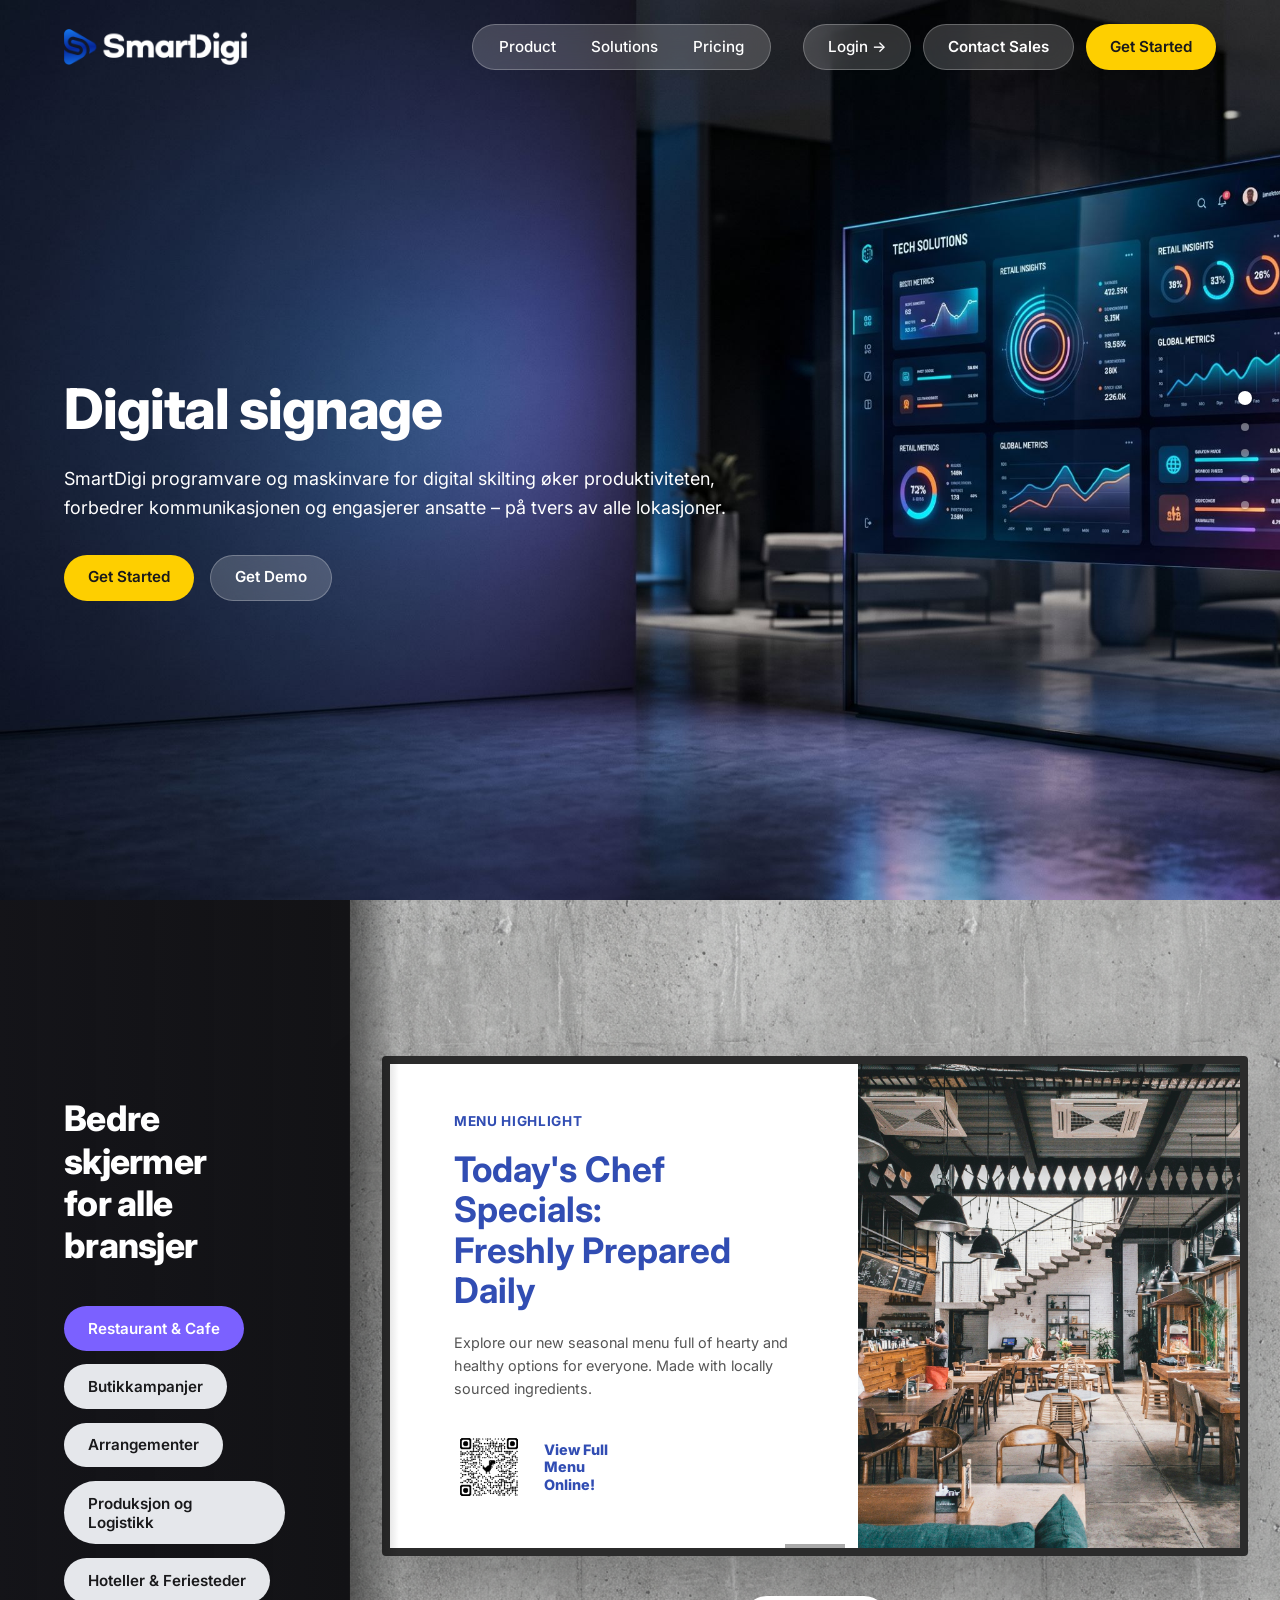
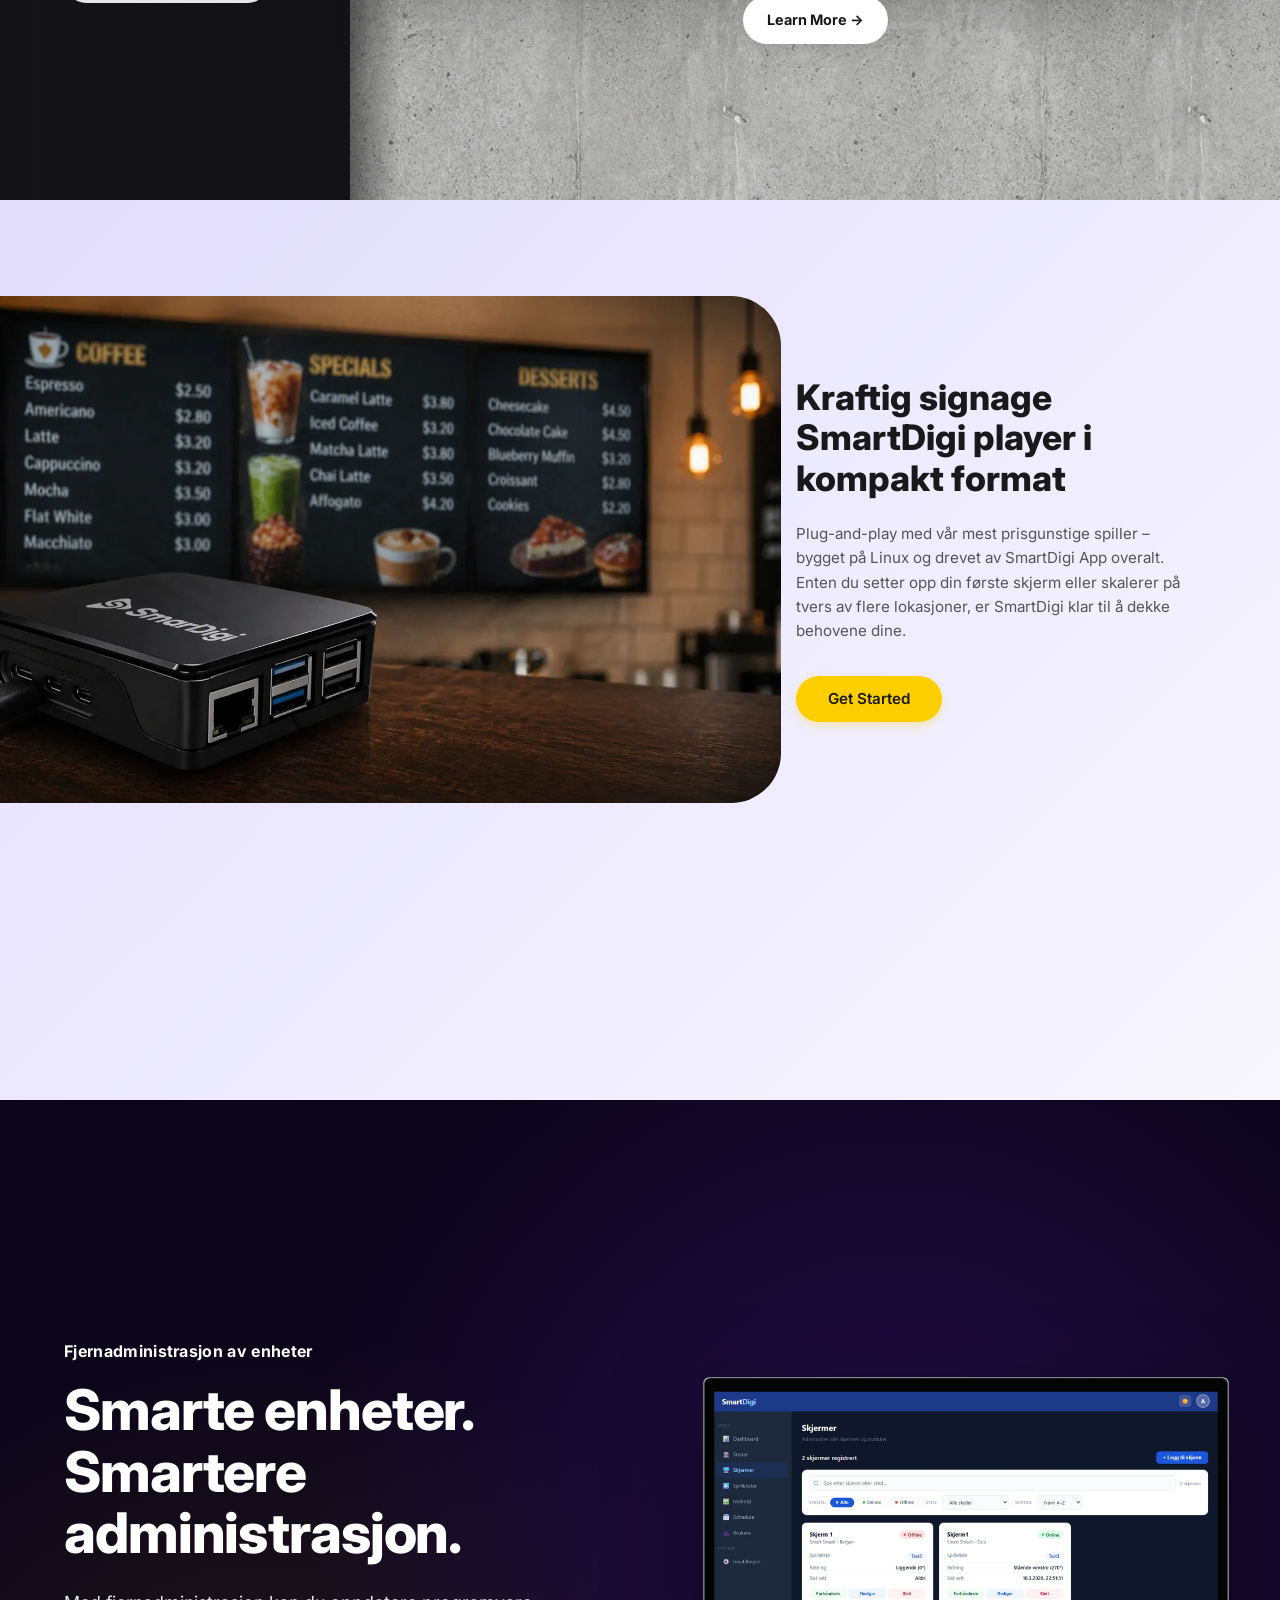
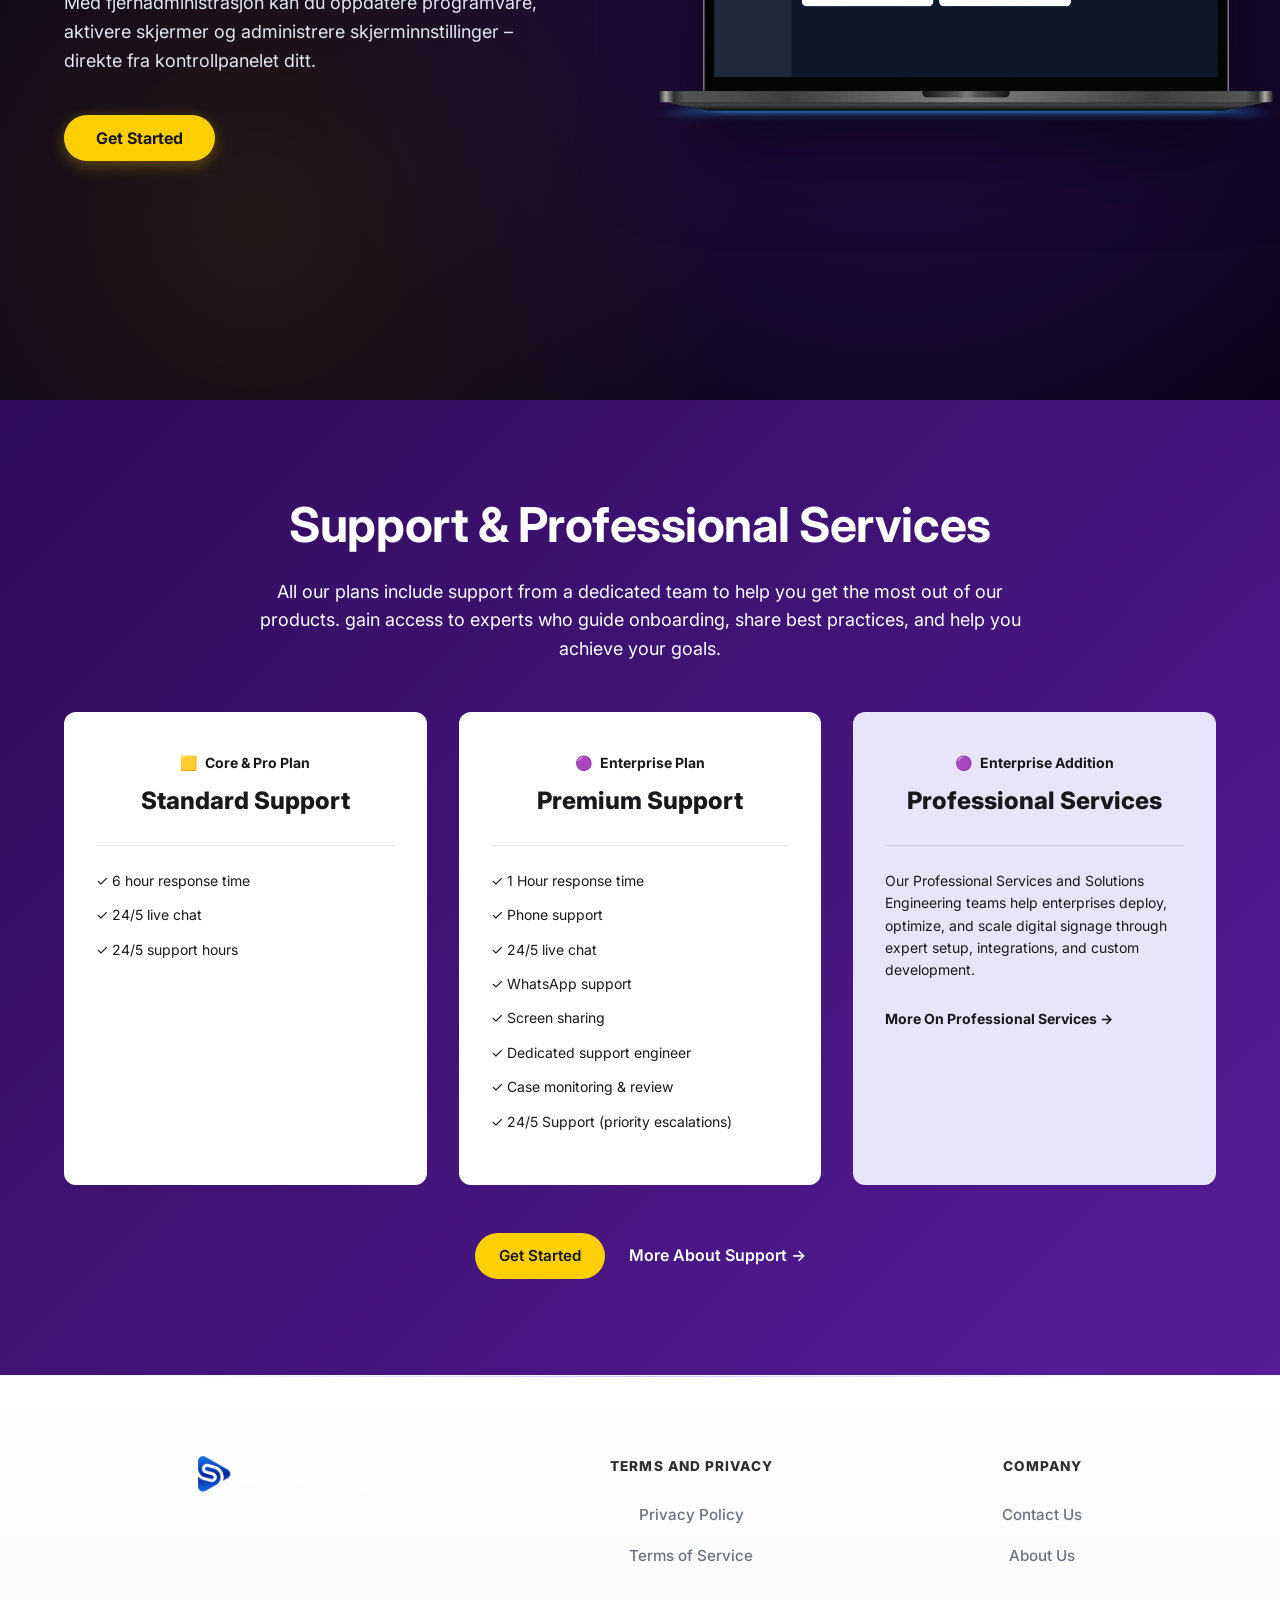
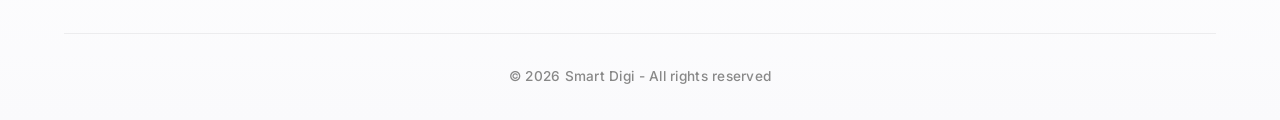
==== index.html @ 25b9d787 "fix: correct typo in hardware description heading" ====
<!DOCTYPE html>
<html lang="en">

<head>
    <meta charset="UTF-8">
    <meta name="viewport" content="width=device-width, initial-scale=1.0">
    <title>Smart Digi – Digital Signage Software</title>
    <!-- Modern Typography -->
    <link rel="preconnect" href="https://fonts.googleapis.com">
    <link rel="preconnect" href="https://fonts.gstatic.com" crossorigin>
    <link href="https://fonts.googleapis.com/css2?family=Inter:wght@400;500;600;700;800&display=swap" rel="stylesheet">
    <link rel="stylesheet" href="styles.css">
    <link rel="icon" type="image/svg+xml" href="assets/favicon.svg">
</head>

<body>

    <!-- Navigation -->
    <nav class="navbar">
        <div class="container">
            <a href="#" class="logo">
                <img src="assets/logo/SmartDigiSign_logo_color.png" alt="Smart Digi" style="height: 36px; width: auto;">
            </a>

            <button class="mobile-menu-btn" aria-label="Toggle menu" id="mobile-menu-btn">
                <span></span>
                <span></span>
                <span></span>
            </button>

            <div class="navbar-menu" id="navbar-menu">
                <ul class="nav-links">
                    <li><a href="#">Product</a></li>
                    <li><a href="#" id="nav-solutions">Solutions</a></li>
                    <li><a href="pricing.html">Pricing</a></li>
                </ul>

                <div class="nav-actions">
                    <a href="#" class="login-pill">Login &rarr;</a>
                    <a href="#" class="btn btn-secondary">Contact Sales</a>
                    <a href="#" class="btn btn-primary">Get Started</a>
                </div>
            </div>
        </div>
    </nav>

    <!-- Hero Section -->
    <header class="hero slider-section">
        <div class="hero-video-wrap">
            <img src="assets/bg_hero.jpg" alt="Hero Background" style="width: 100%; height: 100%; object-fit: cover;">
        </div>
        <div class="container" style="position: relative; z-index: 10; width: 100%;">
            <div class="hero-content" style="max-width: 800px;">
                <h1>⁠Digital signage</h1>
                <p>SmartDigi programvare og maskinvare for digital skilting øker produktiviteten, </br>forbedrer
                    kommunikasjonen og engasjerer ansatte – på tvers av alle lokasjoner.</p>
                <div class="hero-cta">
                    <a href="#" class="btn btn-primary">Get Started</a>
                    <a href="#" class="btn btn-secondary">Get Demo</a>
                </div>
            </div>
        </div>
    </header>



    <!-- Industry Section -->
    <section class="industry-section slider-section" id="industry-section">
        <div class="industry-sidebar">
            <h2>Bedre skjermer<br>for alle bransjer</h2>
            <ul class="industry-list" id="industry-tabs">
                <li><button class="industry-btn active" data-index="0">Restaurant &amp; Cafe</button></li>
                <li><button class="industry-btn" data-index="1">Butikkampanjer</button></li>
                <li><button class="industry-btn" data-index="2">Arrangementer</button></li>
                <li><button class="industry-btn" data-index="3">Produksjon og Logistikk</button></li>
                <li><button class="industry-btn" data-index="4">Hoteller &amp; Feriesteder</button></li>
            </ul>
        </div>
        <div class="industry-main">
            <div class="tv-screen">
                <div class="tv-screen-bezel"></div>
                <div class="tv-content-wrapper" id="tv-content"
                    style="display: flex; width: 100%; height: 100%; transition: opacity 0.4s ease, transform 0.4s ease;">
                    <div class="tv-left">
                        <p class="tv-tag" id="tv-tag">MENU HIGHLIGHT</p>
                        <h3 class="tv-title" id="tv-title">Today's Chef Specials:<br>Freshly Prepared<br>Daily
                        </h3>
                        <p class="tv-desc" id="tv-desc">Explore our new seasonal menu full of hearty and healthy options
                            for everyone. Made with locally sourced ingredients.</p>
                        <div class="tv-qr-box">
                            <img src="assets/qr_code.png" alt="QR Code" class="tv-qr">
                            <p class="tv-qr-text" id="tv-qr-text">View Full<br>Menu<br>Online!</p>
                        </div>
                    </div>
                    <div class="tv-right">
                        <img id="tv-img" src="assets/food.jpg" alt="Restaurant">
                    </div>
                </div>
            </div>

            <a href="#" class="industry-main-btn">Learn More &rarr;</a>


        </div>
    </section>

    <!-- Hardware Section -->
    <section class="hardware-section slider-section" id="hardware-section">

        <div class="container hardware-main">
            <div class="hardware-visual">
                <img id="hw-img" src="assets/Hardware_built.webp" alt="PIXI Player" class="device-img">
                <div id="hw-grid" class="hardware-grid" style="display:none;">
                    <div class="hw-card"><span style="color:#FF9900;font-weight:700;">Amazon signage</span></div>
                    <div class="hw-card"><span style="color:#4285F4;font-weight:700;letter-spacing:-0.5px;"><span
                                style="color:#ea4335">c</span><span style="color:#fbbc05">h</span><span
                                style="color:#34a853">r</span><span style="color:#4285f4">o</span><span
                                style="color:#ea4335">m</span><span style="color:#fbbc05">e</span><span
                                style="color:#555;font-weight:400">OS</span></span></div>
                    <div class="hw-card"><span style="color:#3DDC84;font-weight:800;letter-spacing:-1px;">android</span>
                    </div>
                    <div class="hw-card"><span
                            style="color:#0078D6;font-weight:600;font-family:'Segoe UI',sans-serif;">Windows</span>
                    </div>
                    <div class="hw-card"><span style="color:#333;font-weight:600;">macOS</span></div>
                    <div class="hw-card"><span
                            style="color:#6B429C;font-weight:700;letter-spacing:-0.5px;">BrightSign</span></div>
                    <div class="hw-card soc"><span
                            style="color:#000;font-weight:800;font-size:1.1rem;line-height:1;text-align:center;">SONY<br>BRAVIA</span>
                    </div>
                    <div class="hw-card soc"><span style="color:#E40046;font-weight:300;font-size:1.3rem;">webOS</span>
                    </div>
                    <div class="hw-card soc"><span
                            style="color:#000;font-weight:800;font-size:1.3rem;letter-spacing:-0.5px;">TIZEN</span>
                    </div>
                </div>

            </div>

            <div class="hardware-content">
                <h3 id="hw-title">Kraftig signage<br>SmartDigi player i kompakt format</h3>
                <p id="hw-desc" class="desc">Plug-and-play med vår mest prisgunstige spiller – bygget på Linux og drevet
                    av SmartDigi App overalt. Enten du setter opp din første skjerm eller skalerer på tvers av flere
                    lokasjoner, er SmartDigi klar til å dekke behovene dine.</p>

                <div class="hardware-actions">
                    <a href="#" class="btn btn-primary">Get Started</a>
                </div>
            </div>


        </div>
    </section>

    <!-- RDM Section -->
    <section class="rdm-section slider-section">
        <div class="rdm-background"></div>
        <div class="container rdm-container">
            <div class="rdm-content">
                <h4 class="rdm-subtitle">Fjernadministrasjon av enheter</h4>
                <h2 class="rdm-title">Smarte enheter.<br>Smartere administrasjon.</h2>
                <p class="rdm-desc">Med fjernadministrasjon kan du oppdatere programvare, aktivere skjermer og
                    administrere skjerminnstillinger – direkte fra kontrollpanelet ditt.</p>
                <div class="rdm-actions">
                    <a href="#" class="btn btn-primary">Get Started</a>
                </div>
            </div>
            <div class="rdm-visual">
                <img src="assets/os-scr.webp" alt="Remote Device Management Dashboard">
            </div>
        </div>
    </section>

    <!-- Support Section -->
    <section class="support-section slider-section">
        <div class="container">
            <h2>Support & Professional Services</h2>
            <p class="subtitle">All our plans include support from a dedicated team to help you get the most out of our
                products. gain access to experts who guide onboarding, share best practices, and help you achieve your
                goals.</p>

            <div class="support-cards">
                <!-- Card 1 -->
                <div class="support-card">
                    <h6><span style="color: #FECF00;">🟨</span> Core & Pro Plan</h6>
                    <h3>Standard Support</h3>
                    <ul>
                        <li>✓ 6 hour response time</li>
                        <li>✓ 24/5 live chat</li>
                        <li>✓ 24/5 support hours</li>
                    </ul>
                </div>

                <!-- Card 2 -->
                <div class="support-card">
                    <h6><span style="color: #7b61ff;">🟣</span> Enterprise Plan</h6>
                    <h3>Premium Support</h3>
                    <ul>
                        <li>✓ 1 Hour response time</li>
                        <li>✓ Phone support</li>
                        <li>✓ 24/5 live chat</li>
                        <li>✓ WhatsApp support</li>
                        <li>✓ Screen sharing</li>
                        <li>✓ Dedicated support engineer</li>
                        <li>✓ Case monitoring & review</li>
                        <li>✓ 24/5 Support (priority escalations)</li>
                    </ul>
                </div>

                <!-- Card 3 -->
                <div class="support-card purple-bg">
                    <h6><span style="color: #7b61ff;">🟣</span> Enterprise Addition</h6>
                    <h3>Professional Services</h3>
                    <p class="description">Our Professional Services and Solutions Engineering teams help enterprises
                        deploy, optimize, and scale digital signage through expert setup, integrations, and custom
                        development.</p>
                    <a href="#" class="support-link">More On Professional Services &rarr;</a>
                </div>
            </div>

            <div class="support-actions">
                <a href="#" class="btn btn-primary">Get Started</a>
                <a href="#" style="color: #fff; font-weight: 600;">More About Support &rarr;</a>
            </div>
        </div>
    </section>

    <!-- Scroll Dot Navigation -->
    <div class="scroll-dots" id="scroll-dots">
        <button class="scroll-dot active" data-index="0" aria-label="Section 1" data-label="Home"></button>
        <button class="scroll-dot" data-index="1" aria-label="Section 2" data-label="Industries"></button>
        <button class="scroll-dot" data-index="2" aria-label="Section 3" data-label="Hardware"></button>
        <button class="scroll-dot" data-index="3" aria-label="Section 4" data-label="Remote Device Management"></button>
        <button class="scroll-dot" data-index="4" aria-label="Section 5" data-label="Support"></button>
    </div>

    <!-- Footer -->
    <footer class="footer">
        <div class="container">
            <div class="footer-grid">
                <!-- Column 1: Logo -->
                <div>
                    <a href="#" class="logo" style="margin-bottom: 0.5rem; display: inline-flex;">
                        <img src="assets/logo/SmartDigiSign_logo_color.png" alt="Smart Digi"
                            style="height: 36px; width: auto;">
                    </a>
                </div>

                <!-- Column 2: Terms and Privacy -->
                <div>
                    <h4>Terms and Privacy</h4>
                    <ul>
                        <li><a href="#">Privacy Policy</a></li>
                        <li><a href="#">Terms of Service</a></li>
                    </ul>
                </div>

                <!-- Column 3: Company -->
                <div>
                    <h4>Company</h4>
                    <ul>
                        <li><a href="#">Contact Us</a></li>
                        <li><a href="#">About Us</a></li>
                    </ul>
                </div>
            </div>

            <div class="footer-bottom">
                <p>&copy; 2026 Smart Digi - All rights reserved</p>
            </div>
        </div>
    </footer>

    <!-- Interactive Script -->
    <script>
        const tvData = [
            {
                tag: "MENU HIGHLIGHT",
                title: "Today's Chef Specials:<br>Freshly Prepared<br>Daily",
                desc: "Explore our new seasonal menu full of hearty and healthy options for everyone. Made with locally sourced ingredients.",
                qrText: "View Full<br>Menu<br>Online!",
                img: "assets/food.jpg",
                sidebarBg: "assets/cafeteria-bg.jpg"
            },
            {
                tag: "FLASH SALE",
                title: "Weekend Blowout:<br>Up to 50% Off<br>Select Items",
                desc: "Don't miss out on our biggest sale of the season. Available in-store and online while supplies last.",
                qrText: "Scan to<br>get your<br>coupon!",
                img: "assets/retail.jpg",
                sidebarBg: "assets/retail-bg.jpg"
            },
            {
                tag: "UPCOMING EVENT",
                title: "Annual Tech<br>Summit 2026",
                desc: "Join industry leaders for three days of innovation, networking, and groundbreaking keynotes. Secure your spot today.",
                qrText: "Register<br>Now<br>Here!",
                img: "assets/event.jpg",
                sidebarBg: "assets/event-bg.jpg"
            },
            {
                tag: "TRAINING: 14 October, 1-4pm",
                title: "On-Site Learning Lab:<br>Empowering Growth<br>and Excellence",
                desc: "Designed to equip participants with the knowledge, skills, and mindset needed to excel in their roles, contribute meaningfully to their organizations.",
                qrText: "Scan and<br>sign up<br>today!",
                img: "assets/workers.jpg",
                sidebarBg: "assets/industry-bg.jpg"
            },
            {
                tag: "GUEST SERVICES",
                title: "Welcome to<br>Paradise Resort & Spa",
                desc: "Relax and unwind with our award-winning spa treatments and world-class dining experiences designed for ultimate comfort.",
                qrText: "Book Spa<br>Session<br>Today!",
                img: "assets/resort.jpg",
                sidebarBg: "assets/resort-bg.jpg"
            }
        ];

        document.addEventListener('DOMContentLoaded', () => {
            const buttons = document.querySelectorAll('.industry-btn');

            const tvContent = document.getElementById('tv-content');
            const tvTag = document.getElementById('tv-tag');
            const tvTitle = document.getElementById('tv-title');
            const tvDesc = document.getElementById('tv-desc');
            const tvQrText = document.getElementById('tv-qr-text');
            const tvImg = document.getElementById('tv-img');
            const sidebar = document.querySelector('.industry-sidebar');

            function switchTab(index) {
                // Remove active class
                buttons.forEach(b => b.classList.remove('active'));

                // Add active class
                if (buttons[index]) buttons[index].classList.add('active');

                // Fade out animation
                tvContent.style.opacity = '0';
                tvContent.style.transform = 'scale(0.98)';

                setTimeout(() => {
                    const data = tvData[index];
                    if (data) {
                        tvTag.innerHTML = data.tag;
                        tvTitle.innerHTML = data.title;
                        tvDesc.innerHTML = data.desc;
                        tvQrText.innerHTML = data.qrText;
                        tvImg.src = data.img;
                        sidebar.style.backgroundImage = `linear-gradient(to right, rgba(20,20,25, 0.95) 0%, rgba(20,20,25, 0.6) 100%), url('${data.sidebarBg}')`;
                    }

                    // Fade in animation
                    tvContent.style.opacity = '1';
                    tvContent.style.transform = 'scale(1)';
                }, 400); // transition duration
            }

            buttons.forEach((btn) => {
                btn.addEventListener('click', () => {
                    const index = parseInt(btn.getAttribute('data-index'));
                    switchTab(index);
                });
            });

            // Hardware Section Logic
            const hwData = [
                {
                    theme: "light",
                    type: "img",
                    price: "$65 - Per device",
                    title: "Powerful signage,<br>SmartDigi player i kompakt format",
                    desc: "Plug and play with our most affordable player - built on Android and powered by Smart Digi everywhere. Whether you're setting up your first screen or scaling across multiple locations, PIXI is ready to support your needs.",
                    linkText: "More About PIXI &rarr;",
                    img: "assets/Hardware_built.webp",
                    showSize: true,
                    hideButton: false
                },
                {
                    theme: "dark",
                    type: "img",
                    price: "$199 - Per device",
                    title: "Secure by design.<br>Built for enterprise.",
                    desc: "Built for performance in demanding environments, Smart Digi everywhere OS delivers top-tier performance at a fraction of the cost. It's up to three times more affordable than comparable enterprise media players.",
                    linkText: "More About Smart Digi everywhere OS &rarr;",
                    img: "assets/os-scr.webp",
                    showSize: false,
                    hideButton: false
                },
                {
                    theme: "light-grey",
                    type: "grid",
                    price: "Already have your own hardware?",
                    title: "We are hardware agnostic",
                    desc: "Smart Digi everywhere works with all major devices, so you can deploy quickly and scale easily. Especially if you already have what you need to get your digital signage up and running.",
                    linkText: "View All Hardware Options &rarr;",
                    showSize: false,
                    hideButton: true
                }
            ];

            const hwButtons = document.querySelectorAll('.hardware-toggles .toggle-btn');
            const hwSection = document.getElementById('hardware-section');
            const hwPrice = document.getElementById('hw-price');
            const hwTitle = document.getElementById('hw-title');
            const hwDesc = document.getElementById('hw-desc');
            const hwLink = document.getElementById('hw-link');
            const hwImg = document.getElementById('hw-img');
            const hwSize = document.getElementById('hw-size');

            function switchHwTab(index) {
                hwButtons.forEach(btn => btn.classList.remove('active'));
                hwButtons[index].classList.add('active');

                const data = hwData[index];
                if (!data) return;

                hwPrice.innerHTML = data.price;
                hwTitle.innerHTML = data.title;
                hwDesc.innerHTML = data.desc;
                hwLink.innerHTML = data.linkText;

                if (data.hideButton) {
                    document.querySelector('.hardware-actions .btn-primary').style.display = 'none';
                } else {
                    document.querySelector('.hardware-actions .btn-primary').style.display = 'inline-block';
                }

                if (data.type === 'grid') {
                    hwImg.style.display = 'none';
                    document.getElementById('hw-grid').style.display = 'grid';
                } else {
                    hwImg.style.display = 'block';
                    document.getElementById('hw-grid').style.display = 'none';
                    hwImg.style.opacity = 0;
                    setTimeout(() => {
                        hwImg.src = data.img;
                        hwImg.style.opacity = 1;
                    }, 200);
                }

                if (data.showSize) {
                    hwSize.style.display = 'flex';
                } else {
                    hwSize.style.display = 'none';
                }

                hwSection.className = 'hardware-section';
                if (data.theme === 'dark') {
                    hwSection.classList.add('dark-theme');
                } else if (data.theme === 'light-grey') {
                    hwSection.classList.add('light-grey-theme');
                }
            }

            hwButtons.forEach((btn, i) => {
                btn.addEventListener('click', () => switchHwTab(i));
            });

            // Mobile Menu Logic
            const mobileBtn = document.getElementById('mobile-menu-btn');
            const navMenu = document.getElementById('navbar-menu');
            if (mobileBtn && navMenu) {
                mobileBtn.addEventListener('click', () => {
                    mobileBtn.classList.toggle('active');
                    navMenu.classList.toggle('active');
                });
            }

            // Solutions nav → scroll to industry section (slide index 1)
            const navSolutions = document.getElementById('nav-solutions');
            if (navSolutions) {
                navSolutions.addEventListener('click', (e) => {
                    e.preventDefault();
                    const industrySection = document.getElementById('industry-section');
                    if (industrySection) {
                        const top = industrySection.getBoundingClientRect().top + window.scrollY;
                        window.scrollTo({ top, behavior: 'smooth' });
                    }
                });
            }

        });
    </script>

    <!-- Fullpage Scroll Engine -->
    <script>
        (function () {
            var sections = Array.from(document.querySelectorAll('.slider-section'));
            var footer = document.querySelector('.footer');
            var dotsEl = document.getElementById('scroll-dots');
            var dotBtns = dotsEl ? Array.from(dotsEl.querySelectorAll('.scroll-dot')) : [];
            if (!sections.length) return;

            var currentIndex = 0;
            var isAnimating = false;
            var snapMode = true;
            var THROTTLE = 800;

            // ── dot helpers ───────────────────────────────────────
            function updateDots(index) {
                dotBtns.forEach(function (d, i) {
                    d.classList.toggle('active', i === index);
                });
            }

            function showDots() {
                if (dotsEl) dotsEl.classList.remove('hidden');
            }

            function hideDots() {
                if (dotsEl) dotsEl.classList.add('hidden');
            }

            // dot click → jump to section
            dotBtns.forEach(function (btn) {
                btn.addEventListener('click', function () {
                    var idx = parseInt(btn.getAttribute('data-index'));
                    if (!isNaN(idx)) {
                        snapMode = true;
                        showDots();
                        scrollToSection(idx);
                    }
                });
            });

            // ── scroll helpers ────────────────────────────────────
            function getSectionTop(index) {
                return sections[index].getBoundingClientRect().top + window.scrollY;
            }

            function scrollToSection(index) {
                if (isAnimating) return;
                isAnimating = true;
                currentIndex = index;
                updateDots(index);
                window.scrollTo({ top: getSectionTop(index), behavior: 'smooth' });
                setTimeout(function () { isAnimating = false; }, THROTTLE);
            }

            function enterFooter() {
                if (isAnimating) return;
                snapMode = false;
                isAnimating = true;
                hideDots();
                var footerTop = footer.getBoundingClientRect().top + window.scrollY;
                window.scrollTo({ top: footerTop, behavior: 'smooth' });
                setTimeout(function () { isAnimating = false; }, THROTTLE);
            }

            function backToLastSection() {
                snapMode = true;
                showDots();
                scrollToSection(sections.length - 1);
            }

            // ── Mouse Wheel ───────────────────────────────────────
            document.addEventListener('wheel', function (e) {
                if (!snapMode) {
                    var footerTop = footer.getBoundingClientRect().top + window.scrollY;
                    if (e.deltaY < 0 && window.scrollY <= footerTop + 5) {
                        e.preventDefault();
                        if (!isAnimating) backToLastSection();
                    }
                    return;
                }
                e.preventDefault();
                if (isAnimating) return;
                if (e.deltaY > 0) {
                    if (currentIndex < sections.length - 1) scrollToSection(currentIndex + 1);
                    else enterFooter();
                } else {
                    if (currentIndex > 0) scrollToSection(currentIndex - 1);
                }
            }, { passive: false });

            // ── Keyboard ──────────────────────────────────────────
            document.addEventListener('keydown', function (e) {
                var down = e.key === 'ArrowDown' || e.key === 'PageDown';
                var up = e.key === 'ArrowUp' || e.key === 'PageUp';
                if (!down && !up) return;
                if (!snapMode) {
                    var footerTop = footer.getBoundingClientRect().top + window.scrollY;
                    if (up && window.scrollY <= footerTop + 5) {
                        e.preventDefault();
                        if (!isAnimating) backToLastSection();
                    }
                    return;
                }
                e.preventDefault();
                if (isAnimating) return;
                if (down) {
                    if (currentIndex < sections.length - 1) scrollToSection(currentIndex + 1);
                    else enterFooter();
                } else {
                    if (currentIndex > 0) scrollToSection(currentIndex - 1);
                }
            });

            // ── Touch ─────────────────────────────────────────────
            var touchStartY = 0;
            document.addEventListener('touchstart', function (e) {
                touchStartY = e.touches[0].clientY;
            }, { passive: true });

            document.addEventListener('touchend', function (e) {
                var delta = touchStartY - e.changedTouches[0].clientY;
                if (Math.abs(delta) < 40) return;
                if (!snapMode) {
                    var footerTop = footer.getBoundingClientRect().top + window.scrollY;
                    if (delta < 0 && window.scrollY <= footerTop + 5) {
                        if (!isAnimating) backToLastSection();
                    }
                    return;
                }
                if (isAnimating) return;
                if (delta > 0) {
                    if (currentIndex < sections.length - 1) scrollToSection(currentIndex + 1);
                    else enterFooter();
                } else {
                    if (currentIndex > 0) scrollToSection(currentIndex - 1);
                }
            }, { passive: true });

            // ── Init ──────────────────────────────────────────────
            window.scrollTo({ top: 0 });
            updateDots(0);
        })();
    </script>
</body>

</html>
---- styles.css ----
:root {
  --primary-color: #551D98;
  --secondary-color: #2F0B5A;
  --bg-gradient: linear-gradient(135deg, var(--secondary-color) 0%, var(--primary-color) 100%);
  --accent-yellow: #FECF00;
  --accent-yellow-hover: #E5BA00;
  --text-light: #FFFFFF;
  --text-dark: #19191B;
  --text-muted: #6B7280;
  --bg-light: #F6F8FB;
  --font-family: 'Inter', -apple-system, BlinkMacSystemFont, "Segoe UI", Roboto, Helvetica, Arial, sans-serif;
  --nav-bg: rgba(255, 255, 255, 0.1);
  --nav-backdrop: blur(12px);
}

* {
  margin: 0;
  padding: 0;
  box-sizing: border-box;
}

body {
  font-family: var(--font-family);
  color: var(--text-dark);
  background-color: var(--text-light);
  line-height: 1.6;
  overflow-x: hidden;
}

a {
  text-decoration: none;
  color: inherit;
}

ul {
  list-style: none;
}

/* Typography */
h1 {
  font-size: 3.5rem;
  line-height: 1.1;
  font-weight: 800;
  margin-bottom: 1.5rem;
  letter-spacing: -0.02em;
}

h2 {
  font-size: 2.5rem;
  line-height: 1.2;
  font-weight: 700;
  margin-bottom: 1rem;
  letter-spacing: -0.01em;
}

p {
  font-size: 1.125rem;
  margin-bottom: 2rem;
}

.text-white {
  color: var(--text-light);
}

/* Utilities */
.container {
  max-width: 1536px;
  margin: 0 auto;
  padding: 0 4rem;
}

.btn {
  display: inline-flex;
  align-items: center;
  justify-content: center;
  padding: 0 1.5rem;
  height: 46px;
  border-radius: 50px;
  font-weight: 600;
  font-size: 0.95rem;
  transition: all 0.3s ease;
  cursor: pointer;
  border: none;
  text-align: center;
  white-space: nowrap;
  box-sizing: border-box;
}

.btn-primary {
  background-color: var(--accent-yellow);
  color: var(--text-dark);
}

.btn-primary:hover {
  background-color: var(--accent-yellow-hover);
  transform: translateY(-2px);
}

.btn-secondary {
  background-color: rgba(255, 255, 255, 0.18);
  backdrop-filter: blur(12px);
  -webkit-backdrop-filter: blur(12px);
  color: var(--text-light);
  border: 1px solid rgba(255, 255, 255, 0.25);
}

.btn-secondary:hover {
  background-color: rgba(255, 255, 255, 0.28);
  transform: translateY(-2px);
}

.btn-outline {
  background-color: transparent;
  color: var(--text-light);
  border: 1px solid rgba(255, 255, 255, 0.3);
}

.btn-outline:hover {
  background-color: rgba(255, 255, 255, 0.1);
}

/* Navigation */
.navbar {
  position: fixed;
  top: 0;
  left: 0;
  width: 100%;
  padding: 1.5rem 0;
  z-index: 100;
}

.navbar .container {
  display: flex;
  justify-content: space-between;
  align-items: center;
}

.logo {
  font-size: 1.5rem;
  font-weight: 800;
  color: var(--text-light);
  display: flex;
  align-items: center;
  gap: 0.5rem;
}

.logo span {
  color: var(--accent-yellow);
}

.nav-links {
  display: flex;
  align-items: center;
  background: rgba(255, 255, 255, 0.18);
  backdrop-filter: blur(12px);
  -webkit-backdrop-filter: blur(12px);
  padding: 0.35rem 0.5rem;
  border-radius: 50px;
  border: 1px solid rgba(255, 255, 255, 0.25);
  gap: 0;
  height: 46px;
  box-sizing: border-box;
}

.nav-links li {
  margin: 0;
}

.nav-links a {
  color: var(--text-light);
  font-weight: 500;
  font-size: 0.95rem;
  padding: 0.45rem 1.1rem;
  border-radius: 50px;
  transition: background 0.3s ease;
  display: flex;
  align-items: center;
  white-space: nowrap;
  height: 100%;
}

.nav-links a:hover {
  background: rgba(255, 255, 255, 0.2);
}

.nav-actions {
  display: flex;
  align-items: center;
  gap: 0.75rem;
}

.login-pill {
  background: rgba(255, 255, 255, 0.18);
  backdrop-filter: blur(12px);
  -webkit-backdrop-filter: blur(12px);
  color: var(--text-light);
  padding: 0 1.5rem;
  border-radius: 50px;
  font-weight: 500;
  font-size: 0.95rem;
  border: 1px solid rgba(255, 255, 255, 0.25);
  transition: all 0.3s ease;
  height: 46px;
  display: inline-flex;
  align-items: center;
  white-space: nowrap;
}

.login-pill:hover {
  background: rgba(255, 255, 255, 0.28);
}

/* Hero Section */
.hero {
  background: var(--bg-gradient);
  min-height: 100vh;
  display: flex;
  align-items: center;
  position: relative;
  overflow: hidden;
  padding-top: 5rem;
}

.hero-video-wrap {
  position: absolute;
  top: 0;
  left: 0;
  width: 100%;
  height: 100%;
  z-index: 0;
}

.hero-video-wrap video {
  width: 100%;
  height: 100%;
  object-fit: cover;
}



.hero-grid {
  display: grid;
  grid-template-columns: 1fr 1fr;
  gap: 4rem;
  align-items: center;
}

.hero-content {
  color: var(--text-light);
  z-index: 10;
}

.hero-cta {
  display: flex;
  gap: 1rem;
  margin-top: 2rem;
}

.hero-visual {
  position: relative;
  height: 600px;
  border-radius: 20px;
  overflow: hidden;
  box-shadow: 0 25px 50px -12px rgba(0, 0, 0, 0.5);
}

.hero-visual img {
  width: 100%;
  height: 100%;
  object-fit: cover;
}

/* Section Templates */
.section {
  padding: 6rem 0;
}

.section-dark {
  background-color: var(--text-dark);
  color: var(--text-light);
}

.section-light {
  background-color: var(--bg-light);
}

.grid-2 {
  display: grid;
  grid-template-columns: 1fr 1fr;
  gap: 4rem;
  align-items: center;
}

.badge {
  display: inline-block;
  padding: 0.25rem 0.75rem;
  background: rgba(254, 207, 0, 0.2);
  color: var(--accent-yellow);
  border-radius: 50px;
  font-size: 0.875rem;
  font-weight: 700;
  margin-bottom: 1rem;
  text-transform: uppercase;
  letter-spacing: 0.05em;
}

/* Industry Section */
.industry-section {
  display: flex;
  width: 100%;
  min-height: 800px;
  background: #111;
  position: relative;
}

.industry-sidebar {
  width: 25%;
  min-width: 350px;
  position: relative;
  padding: 6rem 4rem;
  display: flex;
  flex-direction: column;
  justify-content: center;
  background: linear-gradient(to right, rgba(20, 20, 25, 0.95) 0%, rgba(20, 20, 25, 0.6) 100%), url('assets/industry-bg.jpg') center/cover no-repeat;
  color: var(--text-light);
  border-right: 1px solid rgba(255, 255, 255, 0.1);
  z-index: 10;
}

.industry-sidebar::before {
  content: '';
  position: absolute;
  top: 0;
  right: -50px;
  width: 50px;
  height: 100%;
  background: linear-gradient(to right, rgba(0, 0, 0, 0.5) 0%, transparent 100%);
  pointer-events: none;
  z-index: 10;
}

.industry-sidebar h2 {
  font-size: 2.2rem;
  font-weight: 800;
  line-height: 1.2;
  margin-bottom: 2.5rem;
  color: #fff;
  letter-spacing: -0.02em;
}

.industry-list {
  display: flex;
  flex-direction: column;
  gap: 0.85rem;
  align-items: flex-start;
}

.industry-btn {
  display: inline-block;
  padding: 0.8rem 1.5rem;
  border-radius: 50px;
  font-size: 0.95rem;
  font-weight: 600;
  color: var(--text-dark);
  background: #E5E7EB;
  transition: all 0.3s ease;
  border: none;
  cursor: pointer;
  text-align: left;
  font-family: inherit;
}

.industry-btn.active {
  background: #7B61FF;
  color: #FFF;
}

.industry-btn:hover:not(.active) {
  background: #FFF;
  transform: translateX(4px);
}

.industry-main {
  flex: 1;
  position: relative;
  padding: 6rem 2rem;
  display: flex;
  flex-direction: column;
  align-items: center;
  justify-content: center;
  background: url('assets/concrete-bg.jpg') center/cover no-repeat;
}

.industry-main::before {
  content: '';
  position: absolute;
  top: 0;
  left: 0;
  right: 0;
  bottom: 0;
  background: rgba(220, 220, 225, 0.4);
  z-index: 1;
}

.industry-main>* {
  z-index: 2;
  position: relative;
}

.tv-screen {
  background: #fff;
  border: 8px solid #2B2B2B;
  border-radius: 4px;
  width: 100%;
  max-width: 900px;
  height: 500px;
  display: flex;
  box-shadow: 0 40px 80px rgba(0, 0, 0, 0.3);
  position: relative;
  overflow: hidden;
}

.tv-screen-bezel {
  position: absolute;
  bottom: 0;
  left: 50%;
  transform: translateX(-50%);
  width: 60px;
  height: 4px;
  background: #AAA;
  z-index: 11;
}

.tv-left {
  width: 55%;
  padding: 3rem 4rem;
  display: flex;
  flex-direction: column;
  justify-content: center;
  background: #fff;
}

.tv-tag {
  color: #314db3;
  font-weight: 700;
  font-size: 0.85rem;
  text-transform: uppercase;
  margin-bottom: 1rem;
  letter-spacing: 0.05em;
}

.tv-title {
  font-size: 2.2rem;
  font-weight: 700;
  color: #314db3;
  line-height: 1.15;
  margin-bottom: 1.25rem;
}

.tv-desc {
  font-size: 0.9rem;
  color: #555;
  line-height: 1.6;
  margin-bottom: 2rem;
}

.tv-qr-box {
  display: flex;
  align-items: center;
  gap: 1.25rem;
}

.tv-qr {
  width: 70px;
  height: 70px;
}

.tv-qr-text {
  font-size: 0.9rem;
  font-weight: 800;
  color: #314db3;
  line-height: 1.2;
  margin: 0;
}

.tv-right {
  width: 45%;
  height: 100%;
}

.tv-right img {
  width: 100%;
  height: 100%;
  object-fit: cover;
}

.industry-main-btn {
  text-decoration: none;
  margin-top: 2.5rem;
  background: #fff;
  color: var(--text-dark);
  padding: 0.75rem 1.5rem;
  border-radius: 50px;
  font-weight: 700;
  font-size: 0.9rem;
  box-shadow: 0 4px 10px rgba(0, 0, 0, 0.05);
  display: inline-flex;
  align-items: center;
  gap: 0.5rem;
  transition: all 0.3s ease;
}

.industry-main-btn:hover {
  background: #EAF0F6;
  transform: translateY(-2px);
  box-shadow: 0 6px 15px rgba(0, 0, 0, 0.1);
}

.slider-dots-container {
  position: absolute;
  right: 2rem;
  top: 50%;
  transform: translateY(-50%);
  display: flex;
  flex-direction: column;
  gap: 15px;
}

.slider-dots-container .dot {
  width: 6px;
  height: 6px;
  border-radius: 50%;
  background: #aaa;
  cursor: pointer;
  transition: all 0.3s ease;
  box-shadow: 0 1px 3px rgba(0, 0, 0, 0.1);
}

.slider-dots-container .dot.active {
  background: #fff;
  transform: scale(1.6);
  box-shadow: 0 1px 4px rgba(0, 0, 0, 0.2);
}

@media (max-width: 1100px) {
  .industry-section {
    flex-direction: column;
  }

  .industry-sidebar {
    width: 100%;
    min-width: auto;
    padding: 4rem 2rem;
  }

  .industry-sidebar::before {
    display: none;
  }

  .industry-main {
    padding: 4rem 2rem;
  }

  .tv-screen {
    flex-direction: column;
    height: auto;
  }

  .tv-left,
  .tv-right {
    width: 100%;
  }

  .tv-left {
    padding: 2rem;
  }

  .tv-right {
    height: 300px;
  }

  .slider-dots-container {
    display: none;
  }
}

/* Hardware Section */
.hardware-section {
  background: linear-gradient(135deg, #E2DEFC 0%, #F8F7FF 100%);
  padding: 6rem 0;
  position: relative;
  overflow: hidden;
  text-align: center;
}

.hardware-header {
  max-width: 850px;
  margin: 0 auto 4rem;
  position: relative;
  z-index: 1;
}

.hardware-header h2 {
  font-size: 2.5rem;
  font-weight: 800;
  color: var(--text-dark);
  margin-bottom: 1rem;
  letter-spacing: -0.02em;
}

.hardware-header p {
  font-size: 1.1rem;
  color: #444;
  line-height: 1.6;
  margin-bottom: 2.5rem;
}

.hardware-toggles {
  display: inline-flex;
  gap: 1rem;
  background: transparent;
}

.toggle-btn {
  background: #fff;
  color: var(--text-dark);
  border: none;
  padding: 0.5rem 1.25rem;
  border-radius: 50px;
  font-weight: 600;
  font-size: 0.95rem;
  display: flex;
  align-items: center;
  gap: 0.6rem;
  cursor: pointer;
  box-shadow: 0 4px 10px rgba(0, 0, 0, 0.05);
  transition: all 0.3s ease;
  font-family: inherit;
}

.toggle-btn.active {
  background: #19191B;
  color: #fff;
}

.toggle-btn .pill-icon {
  display: flex;
  align-items: center;
  justify-content: center;
  width: 24px;
  height: 24px;
  border-radius: 50%;
  font-size: 0.6rem;
  font-weight: 800;
}

.pill-icon.pixi {
  background: #7B61FF;
  color: #fff;
}

.toggle-btn:not(.active) .pill-icon.pixi {
  background: #111;
  color: #fff;
}

.pill-icon.os {
  background: #111;
  color: #FECF00;
}

.toggle-btn.active .pill-icon.os {
  background: #FECF00;
  color: #111;
}

.pill-icon.other {
  background: #eee;
  color: #555;
  font-size: 0.7rem;
}

.hardware-main {
  display: flex;
  align-items: center;
  justify-content: center;
  gap: 3rem;
  text-align: left;
  position: relative;
  z-index: 1;
  padding-bottom: 4rem;
}

.hardware-visual {
  width: 58%;
  position: relative;
  display: flex;
  justify-content: center;
}

.hardware-visual img.device-img {
  width: 135%;
  max-width: 900px;
  margin-left: -25%;
  border-radius: 50px;
}

.size-comparison {
  position: absolute;
  bottom: -10px;
  right: 0;
  display: flex;
  flex-direction: column;
  align-items: center;
  gap: 0.5rem;
  color: #666;
  font-size: 0.75rem;
  font-weight: 600;
  opacity: 0.8;
}

.hardware-content {
  width: 35%;
  display: flex;
  flex-direction: column;
}

.hardware-content .price-tag {
  font-size: 0.85rem;
  font-weight: 700;
  color: #444;
  margin-bottom: 1rem;
}

.hardware-content h3 {
  font-size: 2.2rem;
  font-weight: 800;
  color: var(--text-dark);
  line-height: 1.15;
  margin-bottom: 1.5rem;
}

.hardware-content p.desc {
  font-size: 0.95rem;
  color: #555;
  line-height: 1.6;
  margin-bottom: 2rem;
}

.hardware-actions {
  display: flex;
  align-items: center;
  gap: 1.5rem;
}

.hardware-actions .btn-primary {
  padding: 0.8rem 2rem;
  font-size: 0.95rem;
  box-shadow: 0 4px 10px rgba(254, 207, 0, 0.3);
}

.hardware-actions .link-more {
  font-weight: 700;
  font-size: 0.9rem;
  color: var(--text-dark);
  transition: transform 0.3s ease;
}

.hardware-actions .link-more:hover {
  transform: translateX(4px);
}

.hardware-section {
  transition: background 0.4s ease, color 0.4s ease;
}

.hardware-visual img.device-img {
  transition: opacity 0.3s ease;
}

.hardware-section.dark-theme {
  background: linear-gradient(135deg, #1A1A1F 0%, #111114 100%);
}

.hardware-section.light-grey-theme {
  background: #F3F4F6;
}

.hardware-section.dark-theme .hardware-header h2,
.hardware-section.dark-theme .hardware-content h3 {
  color: #fff;
}

.hardware-section.dark-theme .hardware-header p,
.hardware-section.dark-theme .hardware-content p.desc,
.hardware-section.dark-theme .hardware-content .price-tag,
.hardware-section.dark-theme .size-comparison {
  color: #ddd;
}

.hardware-section.dark-theme .hardware-actions .link-more {
  color: #fff;
}

.hardware-section.dark-theme .toggle-btn:not(.active) {
  background: rgba(255, 255, 255, 0.9);
}

.hardware-grid {
  display: grid;
  grid-template-columns: repeat(3, 1fr);
  gap: 15px;
  width: 120%;
  margin-left: -10%;
}

.hw-card {
  background: #fff;
  border-radius: 8px;
  padding: 1rem;
  display: flex;
  align-items: center;
  justify-content: center;
  box-shadow: 0 4px 15px rgba(0, 0, 0, 0.04);
  min-height: 90px;
  position: relative;
  overflow: hidden;
  user-select: none;
}

.hw-card.soc::after {
  content: "SoC";
  position: absolute;
  top: 8px;
  right: -20px;
  background: #222;
  color: #fff;
  font-size: 0.6rem;
  font-weight: bold;
  padding: 3px 20px;
  text-align: center;
  transform: rotate(45deg);
}

@media (max-width: 992px) {
  .hardware-main {
    flex-direction: column;
    gap: 3rem;
  }

  .hardware-visual,
  .hardware-content {
    width: 100%;
    text-align: center;
  }

  .hardware-actions {
    justify-content: center;
  }

  .hardware-toggles {
    flex-wrap: wrap;
    justify-content: center;
  }

  .hardware-grid {
    width: 100%;
    margin-left: 0;
    grid-template-columns: repeat(3, 1fr);
  }
}

@media (max-width: 480px) {
  .hardware-grid {
    grid-template-columns: repeat(2, 1fr);
  }
}

/* RDM Section */
.rdm-section {
  position: relative;
  padding: 8rem 0;
  background: #0B041A;
  background-image: radial-gradient(circle at 70% 50%, rgba(76, 29, 149, 0.4) 0%, transparent 60%),
    radial-gradient(circle at 20% 80%, rgba(254, 207, 0, 0.1) 0%, transparent 40%);
  overflow: hidden;
  color: #FFF;
  display: flex;
  align-items: center;
  justify-content: center;
}

.rdm-container {
  display: flex;
  align-items: center;
  justify-content: space-between;
  gap: 4rem;
  position: relative;
  z-index: 2;
  width: 100%;
}

.rdm-content {
  flex: 1;
  max-width: 500px;
}

.rdm-subtitle {
  font-size: 1rem;
  font-weight: 700;
  margin-bottom: 1rem;
  letter-spacing: 0.02em;
}

.rdm-title {
  font-size: 3.5rem;
  font-weight: 800;
  line-height: 1.1;
  margin-bottom: 1.5rem;
  letter-spacing: -0.02em;
}

.rdm-desc {
  font-size: 1.125rem;
  line-height: 1.6;
  color: #E2E8F0;
  margin-bottom: 2.5rem;
}

.rdm-actions {
  display: flex;
  align-items: center;
  gap: 1.5rem;
}

.rdm-actions .btn-primary {
  padding: 0.8rem 2rem;
  font-size: 1rem;
  font-weight: 700;
  box-shadow: 0 4px 15px rgba(254, 207, 0, 0.3);
}

.rdm-link {
  font-weight: 700;
  font-size: 1rem;
  color: #FFF;
  display: inline-flex;
  align-items: center;
  transition: transform 0.3s ease;
}

.rdm-link:hover {
  transform: translateX(4px);
}

.rdm-visual {
  flex: 1;
  position: relative;
  display: flex;
  justify-content: center;
}

.rdm-visual img {
  width: 100%;
  max-width: 1100px;
  margin-right: -15%;
  transform: scale(1.1);
  filter: drop-shadow(0 30px 40px rgba(0, 0, 0, 0.5));
}

@media (max-width: 992px) {
  .rdm-container {
    flex-direction: column;
    text-align: center;
  }

  .rdm-content {
    max-width: 100%;
  }

  .rdm-actions {
    justify-content: center;
  }

  .rdm-visual img {
    width: 100%;
    margin-right: 0;
    transform: scale(1);
  }
}

/* Support Section */
.support-section {
  background: var(--bg-gradient);
  padding: 6rem 0;
  color: var(--text-light);
  text-align: center;
  position: relative;
  overflow: hidden;
}

.support-section h2 {
  font-size: 3rem;
  margin-bottom: 1.5rem;
}

.support-section p.subtitle {
  max-width: 800px;
  margin: 0 auto 3rem;
  font-size: 1.125rem;
  line-height: 1.6;
}

.support-cards {
  display: grid;
  grid-template-columns: repeat(3, 1fr);
  gap: 2rem;
  margin-bottom: 3rem;
  text-align: left;
  position: relative;
  z-index: 2;
}

.support-card {
  background: #fff;
  border-radius: 12px;
  padding: 2.5rem 2rem;
  color: var(--text-dark);
  transition: transform 0.3s ease, box-shadow 0.3s ease;
}

.support-card:hover {
  transform: translateY(-8px);
  box-shadow: 0 20px 40px rgba(0, 0, 0, 0.2);
}

.support-card.purple-bg {
  background: #E8E5FA;
}

.support-card.purple-bg:hover {
  background: linear-gradient(126deg, rgb(253, 255, 195) -17.85%, rgb(227, 210, 253) 71.02%);
}

.support-card h6 {
  font-size: 0.875rem;
  font-weight: 700;
  margin-bottom: 0.5rem;
  display: flex;
  align-items: center;
  justify-content: center;
  gap: 8px;
}

.support-card h3 {
  font-size: 1.5rem;
  font-weight: 800;
  margin-bottom: 1.5rem;
  padding-bottom: 1.5rem;
  border-bottom: 1px solid rgba(0, 0, 0, 0.1);
  text-align: center;
}

.support-card ul {
  list-style: none;
  padding: 0;
  margin: 0;
}

.support-card ul li {
  margin-bottom: 0.75rem;
  font-size: 0.875rem;
  color: var(--text-dark);
}

.support-card p.description {
  font-size: 0.875rem;
  line-height: 1.6;
  margin-bottom: 1.5rem;
}

.support-link {
  color: var(--text-dark);
  font-weight: 700;
  font-size: 0.875rem;
  display: inline-block;
  transition: transform 0.3s ease;
}

.support-card:hover .support-link {
  transform: translateX(4px);
}

.support-actions {
  display: flex;
  justify-content: center;
  align-items: center;
  gap: 1.5rem;
  position: relative;
  z-index: 2;
}

/* Footer */
.footer {
  background: linear-gradient(180deg, #FFFFFF 0%, #FAFAFC 100%);
  color: var(--text-dark);
  padding: 5rem 0 2rem;
  border-top: 1px solid rgba(0, 0, 0, 0.03);
  position: relative;
  overflow: hidden;
}

.footer::before {
  content: '';
  position: absolute;
  top: 0;
  left: 50%;
  transform: translateX(-50%);
  width: 100%;
  max-width: 900px;
  height: 1px;
  background: linear-gradient(90deg, transparent, rgba(123, 97, 255, 0.4), transparent);
}

.footer-grid {
  display: flex;
  justify-content: center;
  justify-content: space-evenly;
  align-items: flex-start;
  text-align: center;
  gap: 6rem;
  margin-bottom: 3rem;
  position: relative;
  z-index: 2;
}

.footer-bottom {
  text-align: center;
  padding-top: 2rem;
  margin-top: 2rem;
  border-top: 1px solid rgba(0, 0, 0, 0.06);
  position: relative;
  z-index: 2;
}

.footer-bottom p {
  font-size: 0.85rem;
  font-weight: 500;
  color: #888;
  letter-spacing: 0.02em;
  margin: 0;
}

.footer h4 {
  font-size: 0.85rem;
  margin-bottom: 1.5rem;
  font-weight: 800;
  color: var(--text-dark);
  text-transform: uppercase;
  letter-spacing: 0.08em;
  opacity: 0.9;
}

.footer ul {
  list-style: none;
  padding: 0;
  margin: 0;
}

.footer ul li {
  margin-bottom: 1rem;
}

.footer ul a {
  color: var(--text-muted);
  font-size: 0.95rem;
  font-weight: 500;
  transition: all 0.3s cubic-bezier(0.4, 0, 0.2, 1);
  display: inline-block;
}

.footer ul a:hover {
  color: #7b61ff;
  transform: translateY(-2px);
}



/* Desktop Navbar Menu wrapper */
.navbar-menu {
  display: flex;
  align-items: center;
  gap: 2rem;
}

/* Responsive & Mobile Menu */
.mobile-menu-btn {
  display: none;
  background: none;
  border: none;
  cursor: pointer;
  flex-direction: column;
  gap: 6px;
  z-index: 1000;
}

.mobile-menu-btn span {
  display: block;
  width: 25px;
  height: 2px;
  background-color: var(--text-light);
  /* Or #fff depending on navbar background */
  transition: all 0.3s ease;
}

@media (max-width: 992px) {

  /* Hamburger Base */
  .mobile-menu-btn {
    display: flex;
  }

  .mobile-menu-btn span {
    background-color: var(--text-dark);
  }

  /* Navbar Adjustments */
  .navbar {
    background: #fff;
    padding: 1rem 0;
  }

  .navbar .logo {
    color: var(--text-dark);
  }

  .mobile-menu-btn.active span:nth-child(1) {
    transform: rotate(45deg) translate(5px, 6px);
  }

  .mobile-menu-btn.active span:nth-child(2) {
    opacity: 0;
  }

  .mobile-menu-btn.active span:nth-child(3) {
    transform: rotate(-45deg) translate(5px, -6px);
  }

  /* Navbar Menus */
  .navbar-menu {
    position: absolute;
    top: 100%;
    left: 0;
    width: 100%;
    background-color: var(--primary-color);
    flex-direction: column;
    padding: 2rem;
    gap: 2rem;
    align-items: flex-start;
    box-shadow: 0 10px 20px rgba(0, 0, 0, 0.2);
    /* Sliding setup */
    display: flex;
    transform: translateY(-150%);
    opacity: 0;
    pointer-events: none;
    transition: all 0.4s ease;
  }

  .navbar-menu.active {
    transform: translateY(0);
    opacity: 1;
    pointer-events: auto;
  }

  .navbar .nav-links {
    flex-direction: column;
    width: 100%;
    gap: 1.5rem;
  }

  .navbar .nav-actions {
    flex-direction: column;
    align-items: flex-start;
    width: 100%;
  }

  .navbar .nav-actions .btn,
  .navbar .nav-actions .login-pill {
    width: 100%;
    text-align: center;
    margin-bottom: 0.5rem;
  }

  /* Base Typography scaling */
  h1 {
    font-size: 2.2rem;
  }

  h2 {
    font-size: 1.8rem;
  }

  .badge {
    font-size: 0.8rem;
  }

  /* Hero Section */
  .hero-content {
    margin-top: 5rem;
    padding: 0 1.5rem;
    text-align: center;
  }

  .hero-content .badge {
    margin: 0 auto 0.75rem auto !important;
  }

  .hero-content h1 {
    margin-bottom: 0.5rem;
  }

  .hero-content p {
    margin-bottom: 1rem;
    font-size: 1rem;
  }

  .hero-cta {
    justify-content: center;
    flex-wrap: nowrap;
    margin-top: 1rem;
  }

  .hero-cta .btn {
    white-space: nowrap;
    padding: 0.75rem 1rem;
    font-size: 0.95rem;
  }

  /* Structural Stacks */
  .hero-grid,
  .grid-2,
  .support-cards,
  .hardware-grid {
    grid-template-columns: 1fr;
  }

  .footer-grid {
    flex-direction: column;
    gap: 2.5rem;
  }

  .hardware-grid {
    grid-template-columns: repeat(2, 1fr);
  }

  /* Industry Section */
  .industry-section {
    flex-direction: column;
    min-height: auto;
  }

  .industry-sidebar {
    width: 100%;
    min-width: unset;
    padding: 3rem 1.5rem 1.5rem;
  }

  .industry-list {
    display: flex;
    flex-direction: row;
    overflow-x: auto;
    white-space: nowrap;
    gap: 1rem;
    padding-bottom: 0.5rem;
    -webkit-overflow-scrolling: touch;
  }

  .industry-main {
    padding: 2rem 1.5rem;
  }

  .tv-screen {
    transform: scale(0.9);
    margin: 0 auto;
  }

  /* Hardware Section */
  .hardware-main {
    flex-direction: column;
    align-items: center;
    padding: 0 1.5rem;
  }

  .hardware-content {
    padding: 2rem 0;
    text-align: center;
  }

  .hardware-actions {
    justify-content: center;
  }

  .hardware-toggles {
    flex-wrap: wrap;
    justify-content: center;
  }

  /* RDM Section */
  .rdm-container {
    flex-direction: column-reverse;
    text-align: center;
    padding: 4rem 1.5rem;
  }

  .rdm-actions {
    justify-content: center;
  }

  .rdm-visual {
    margin-top: 0;
    margin-bottom: 2rem;
  }
}

@media (max-width: 768px) {
  .tv-content-wrapper {
    flex-direction: column;
  }

  .tv-left {
    width: 100%;
    padding: 1.5rem;
  }

  .tv-right {
    display: none;
    /* Hide image on small phones inside TV */
  }

  .hardware-grid {
    grid-template-columns: 1fr;
  }
}

/* Fullpage Slider Sections — controlled by JS */
.slider-section {
  min-height: 100vh;
}

/* Ensure navbar is always on top */
.navbar {
  z-index: 100;
}

.footer {
  position: relative;
  z-index: 20;
}

/* Scroll Dot Navigation (ScreenCloud style) */
.scroll-dots {
  position: fixed;
  right: 1.75rem;
  top: 50%;
  transform: translateY(-50%);
  display: flex;
  flex-direction: column;
  align-items: center;
  gap: 18px;
  z-index: 999;
  opacity: 1;
  transition: opacity 0.4s ease;
}

.scroll-dots.hidden {
  opacity: 0;
  pointer-events: none;
}

.scroll-dot {
  width: 8px;
  height: 8px;
  border-radius: 50%;
  background: rgba(255, 255, 255, 0.4);
  border: none;
  cursor: pointer;
  padding: 0;
  transition: all 0.35s cubic-bezier(0.4, 0, 0.2, 1);
  box-shadow: 0 1px 4px rgba(0, 0, 0, 0.35);
  flex-shrink: 0;
}

.scroll-dot.active {
  width: 14px;
  height: 14px;
  background: #ffffff;
  box-shadow: 0 2px 10px rgba(0, 0, 0, 0.45);
}

.scroll-dot:hover:not(.active) {
  background: rgba(255, 255, 255, 0.75);
  transform: scale(1.25);
}

@media (max-width: 768px) {
  .scroll-dots {
    display: none;
  }
}

/* Scroll Dot Tooltips */
.scroll-dot {
  position: relative;
}

.scroll-dot::before {
  content: attr(data-label);
  position: absolute;
  right: calc(100% + 14px);
  top: 50%;
  transform: translateY(-50%) translateX(6px);
  background: rgba(20, 20, 25, 0.88);
  backdrop-filter: blur(8px);
  -webkit-backdrop-filter: blur(8px);
  color: #fff;
  font-family: 'Inter', sans-serif;
  font-size: 0.78rem;
  font-weight: 500;
  white-space: nowrap;
  padding: 0.35rem 0.75rem;
  border-radius: 6px;
  pointer-events: none;
  opacity: 0;
  transition: opacity 0.25s ease, transform 0.25s ease;
  box-shadow: 0 4px 12px rgba(0, 0, 0, 0.25);
  letter-spacing: 0.01em;
}

/* Small arrow pointing right toward the dot */
.scroll-dot::after {
  content: '';
  position: absolute;
  right: calc(100% + 6px);
  top: 50%;
  transform: translateY(-50%) translateX(6px);
  border: 5px solid transparent;
  border-left-color: rgba(20, 20, 25, 0.88);
  pointer-events: none;
  opacity: 0;
  transition: opacity 0.25s ease, transform 0.25s ease;
}

/* Show ALL labels when the dots container is hovered */
.scroll-dots:hover .scroll-dot::before,
.scroll-dots:hover .scroll-dot::after {
  opacity: 1;
  transform: translateY(-50%) translateX(0);
}

/* Active dot label: 10% bigger font + bold to distinguish from others */
.scroll-dots:hover .scroll-dot.active::before {
  font-size: 0.86rem;
  /* 0.78rem × 1.10 ≈ 0.86rem */
  font-weight: 700;
  background: rgba(25, 25, 30, 0.95);
}
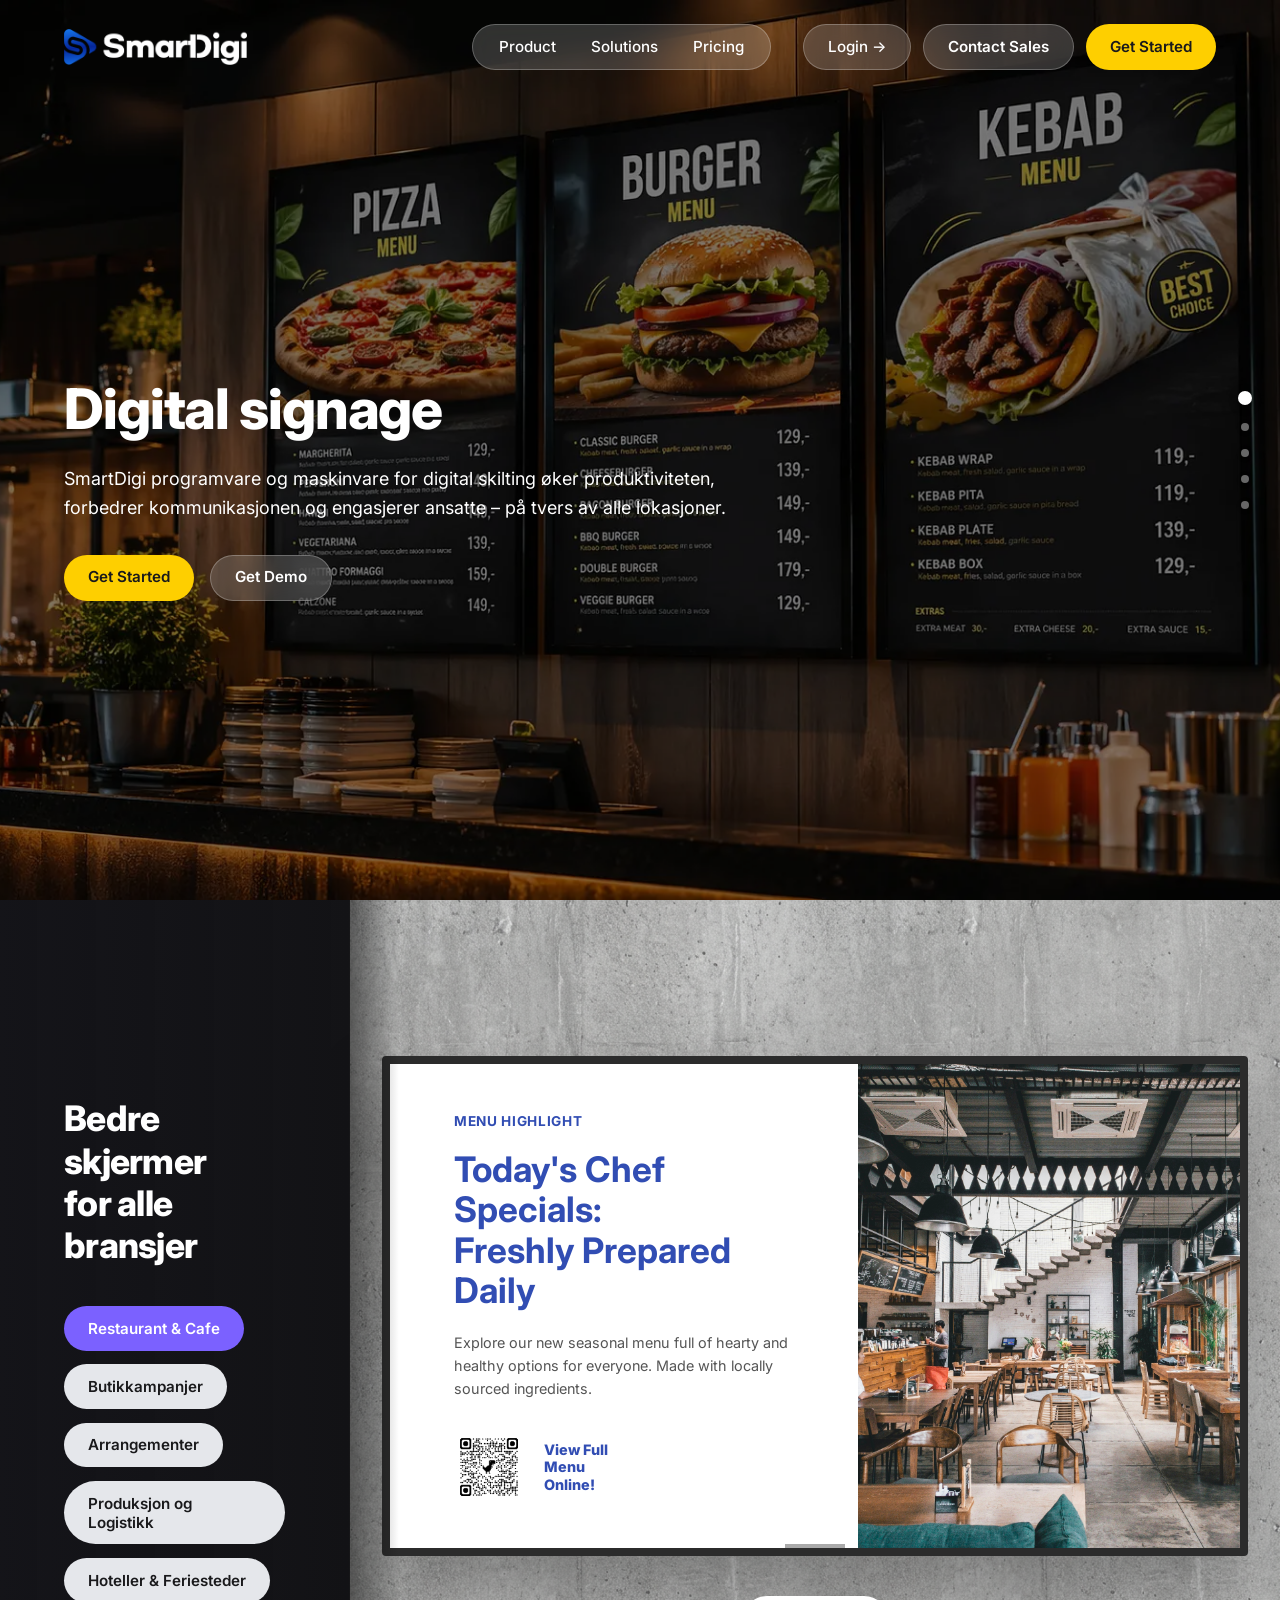
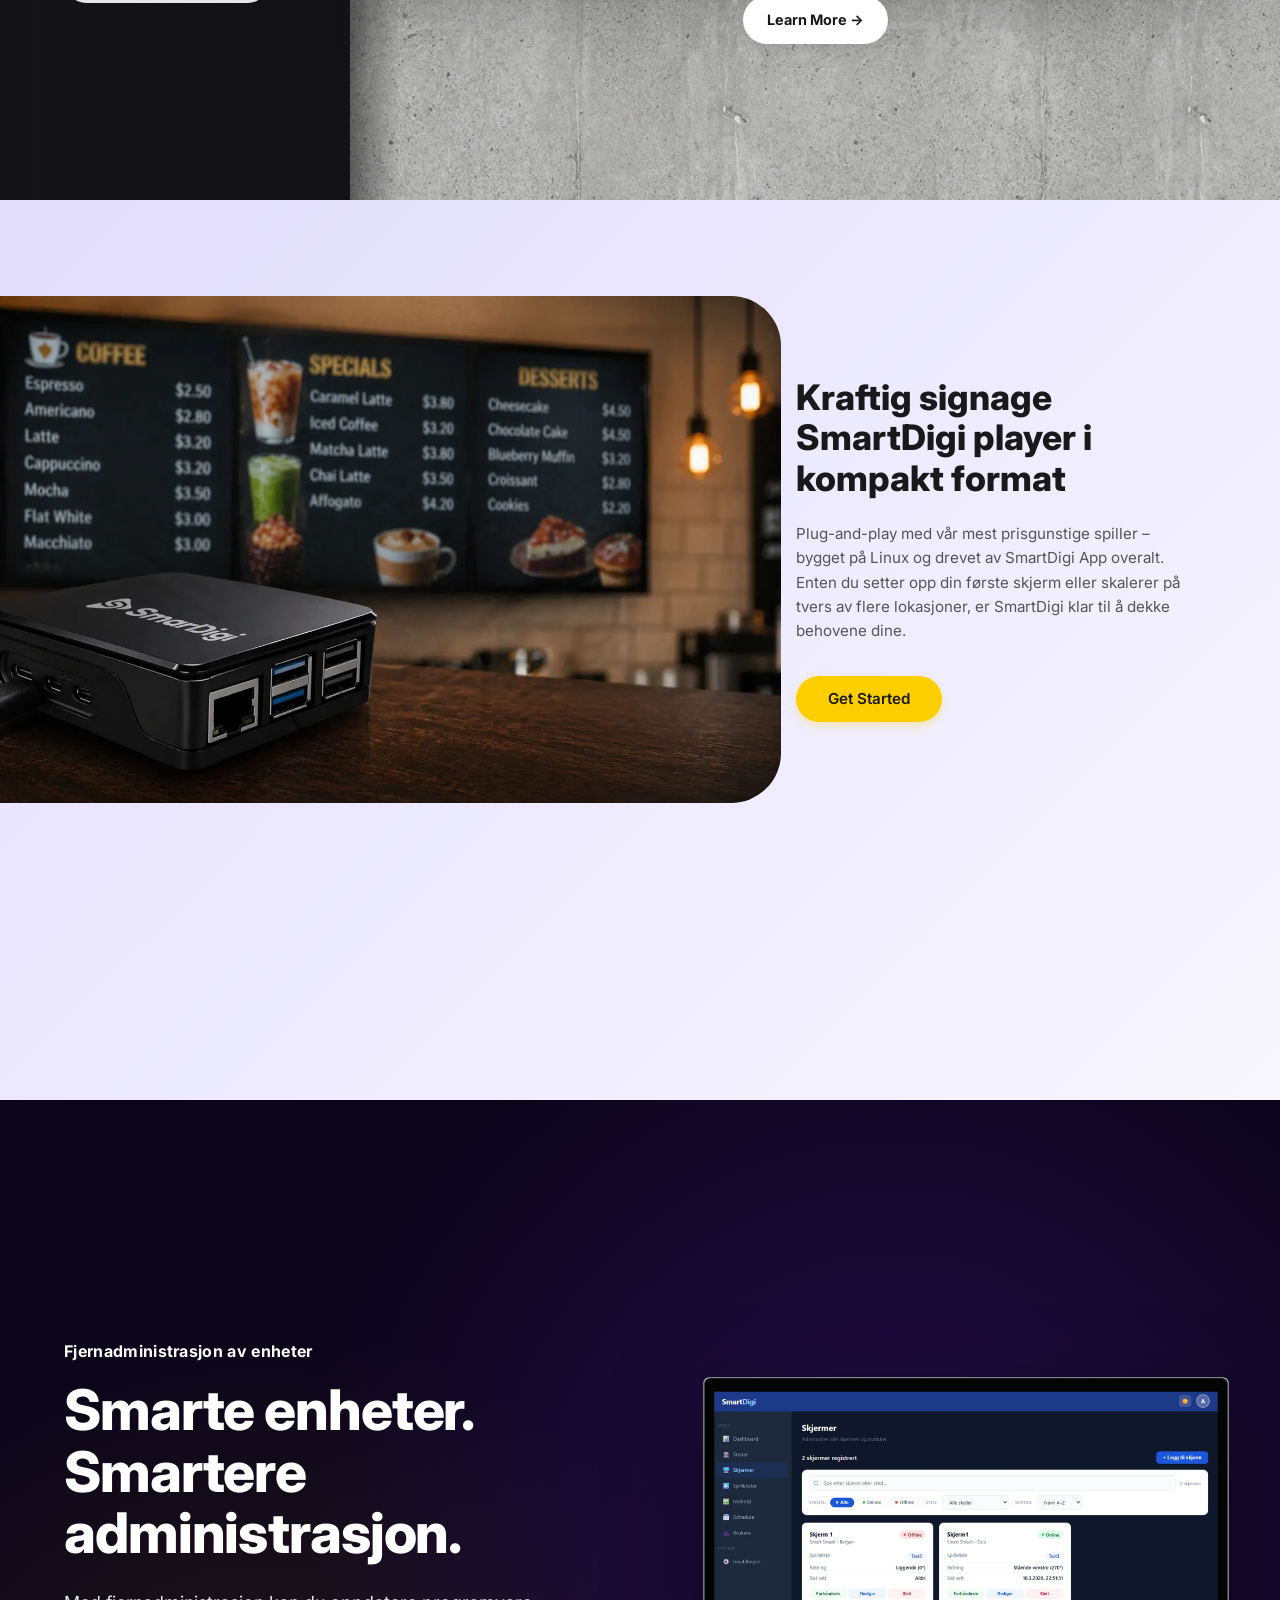
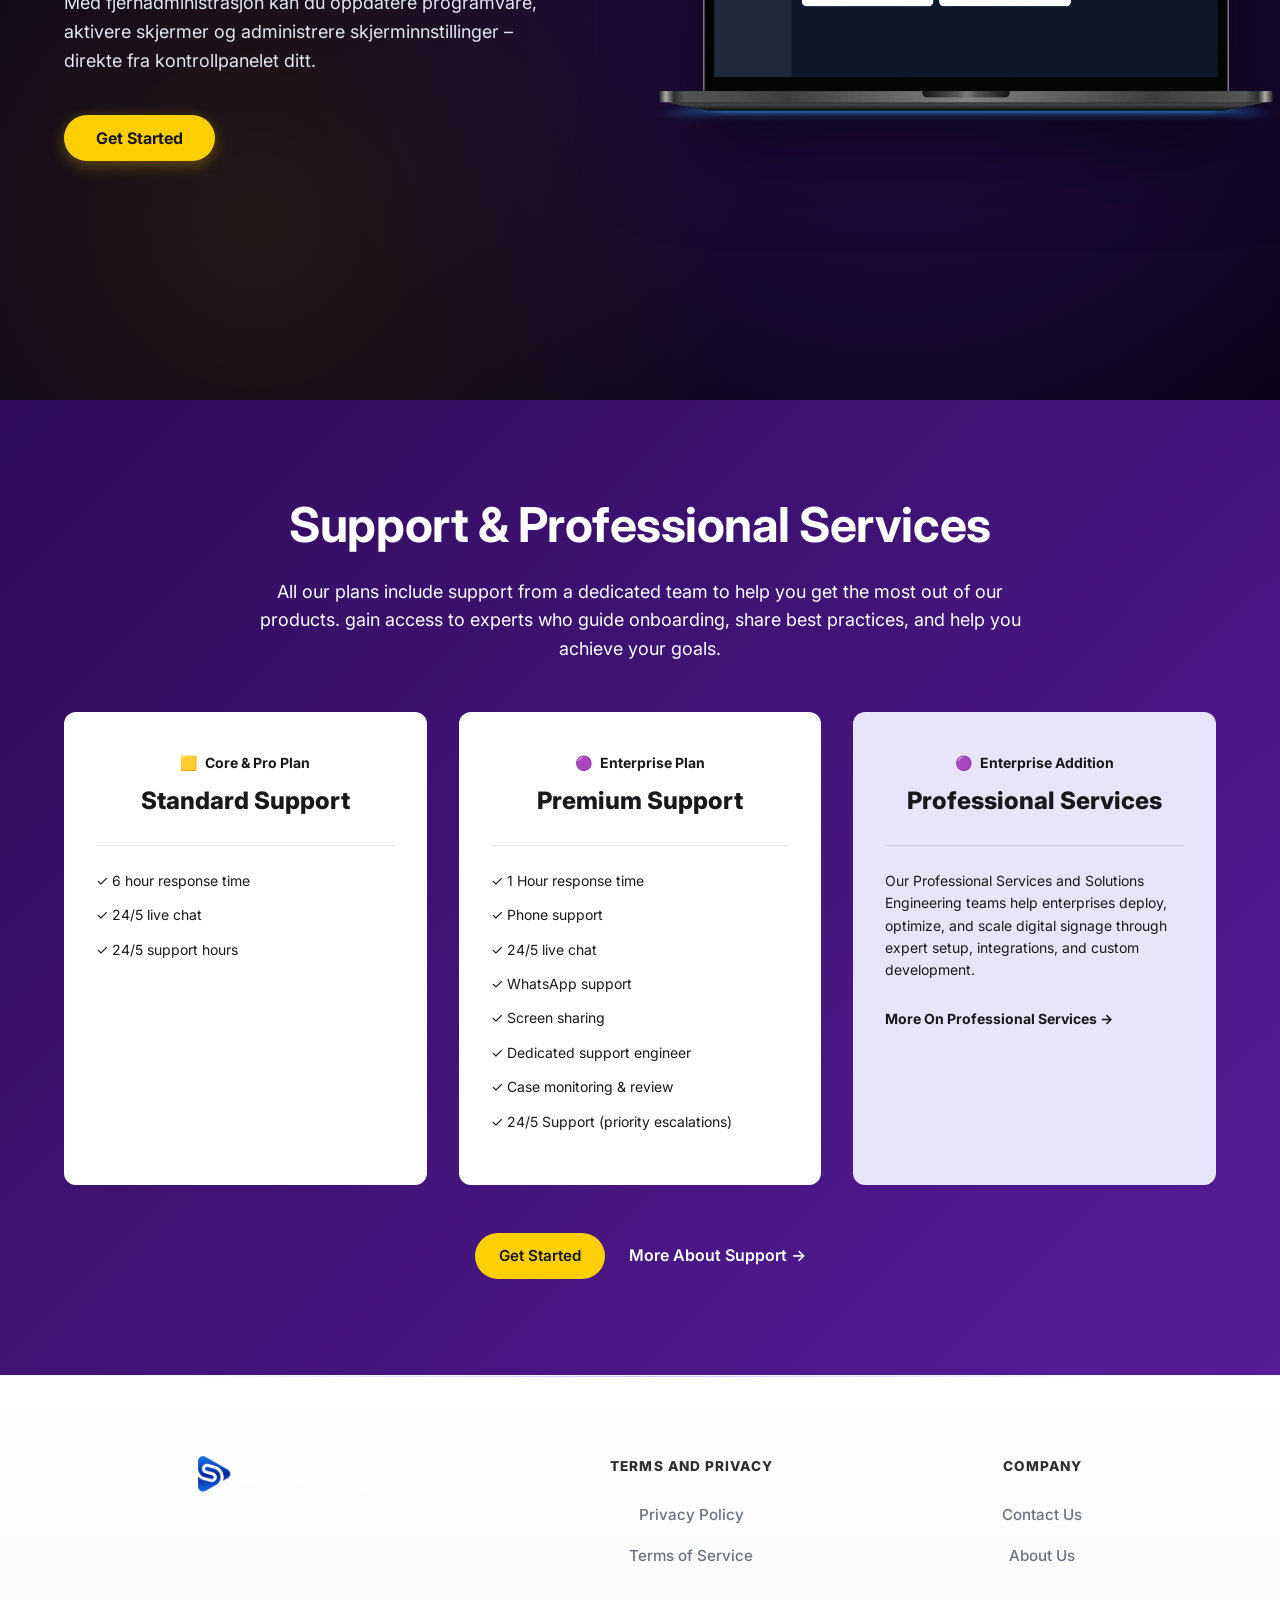
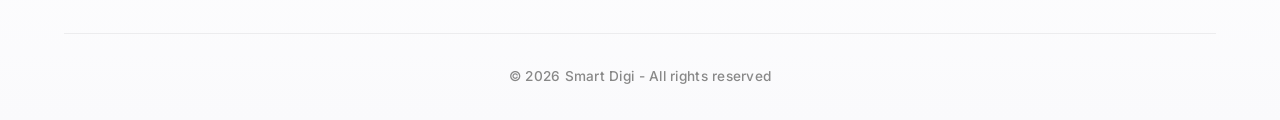
==== commit e0754749: "Update hero section background overlay and contact form layout" ====
--- a/index.html
+++ b/index.html
@@ -47,7 +47,7 @@
     <!-- Hero Section -->
     <header class="hero slider-section">
         <div class="hero-video-wrap">
-            <img src="assets/bg_hero.jpg" alt="Hero Background" style="width: 100%; height: 100%; object-fit: cover;">
+            <img src="assets/Top_Image.webp" alt="Hero Background" style="width: 100%; height: 100%; object-fit: cover;">
         </div>
         <div class="container" style="position: relative; z-index: 10; width: 100%;">
             <div class="hero-content" style="max-width: 800px;">
--- a/styles.css
+++ b/styles.css
@@ -230,10 +230,23 @@
   z-index: 0;
 }
 
-.hero-video-wrap video {
+.hero-video-wrap::after {
+  content: '';
+  position: absolute;
+  top: 0;
+  left: 0;
+  width: 100%;
+  height: 100%;
+  background-color: rgba(0, 0, 0, 0.5); /* Dark shade overlay */
+  z-index: 1;
+}
+
+.hero-video-wrap video,
+.hero-video-wrap img {
   width: 100%;
   height: 100%;
   object-fit: cover;
+  display: block;
 }
 
 
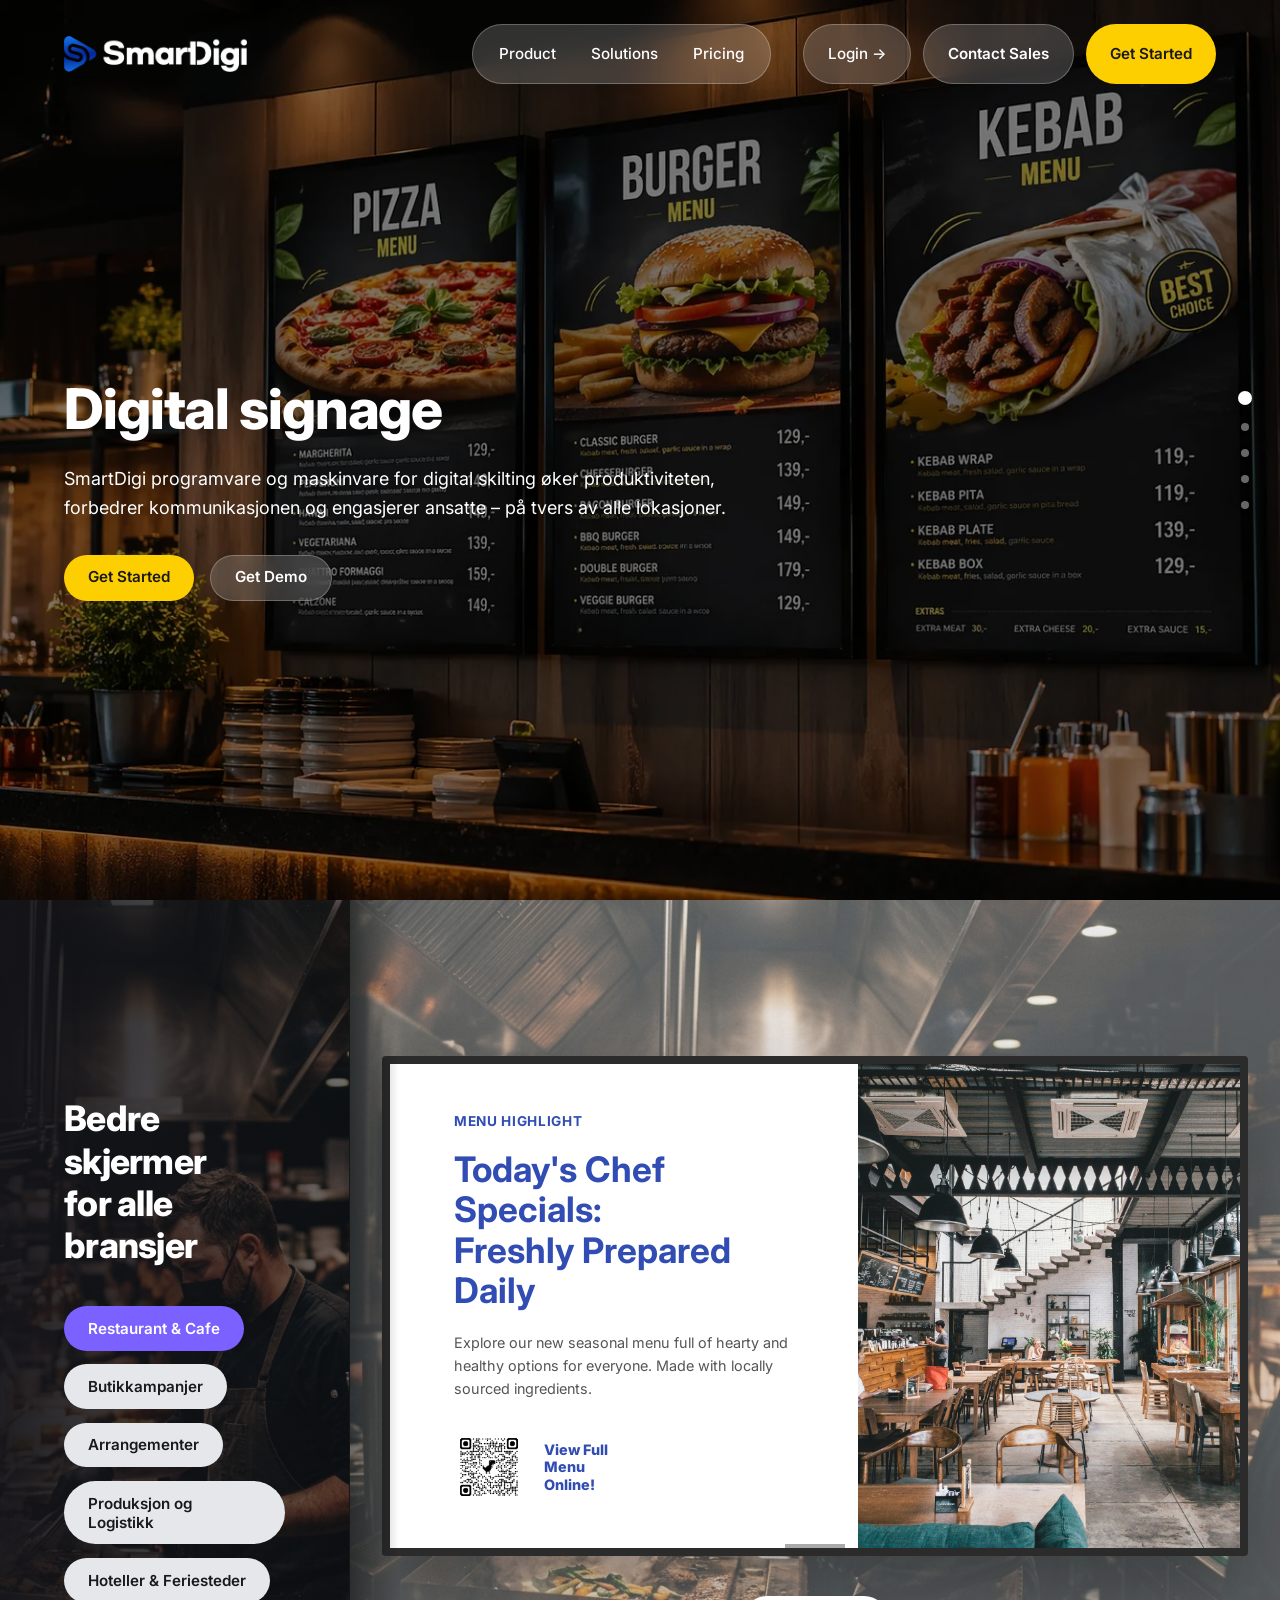
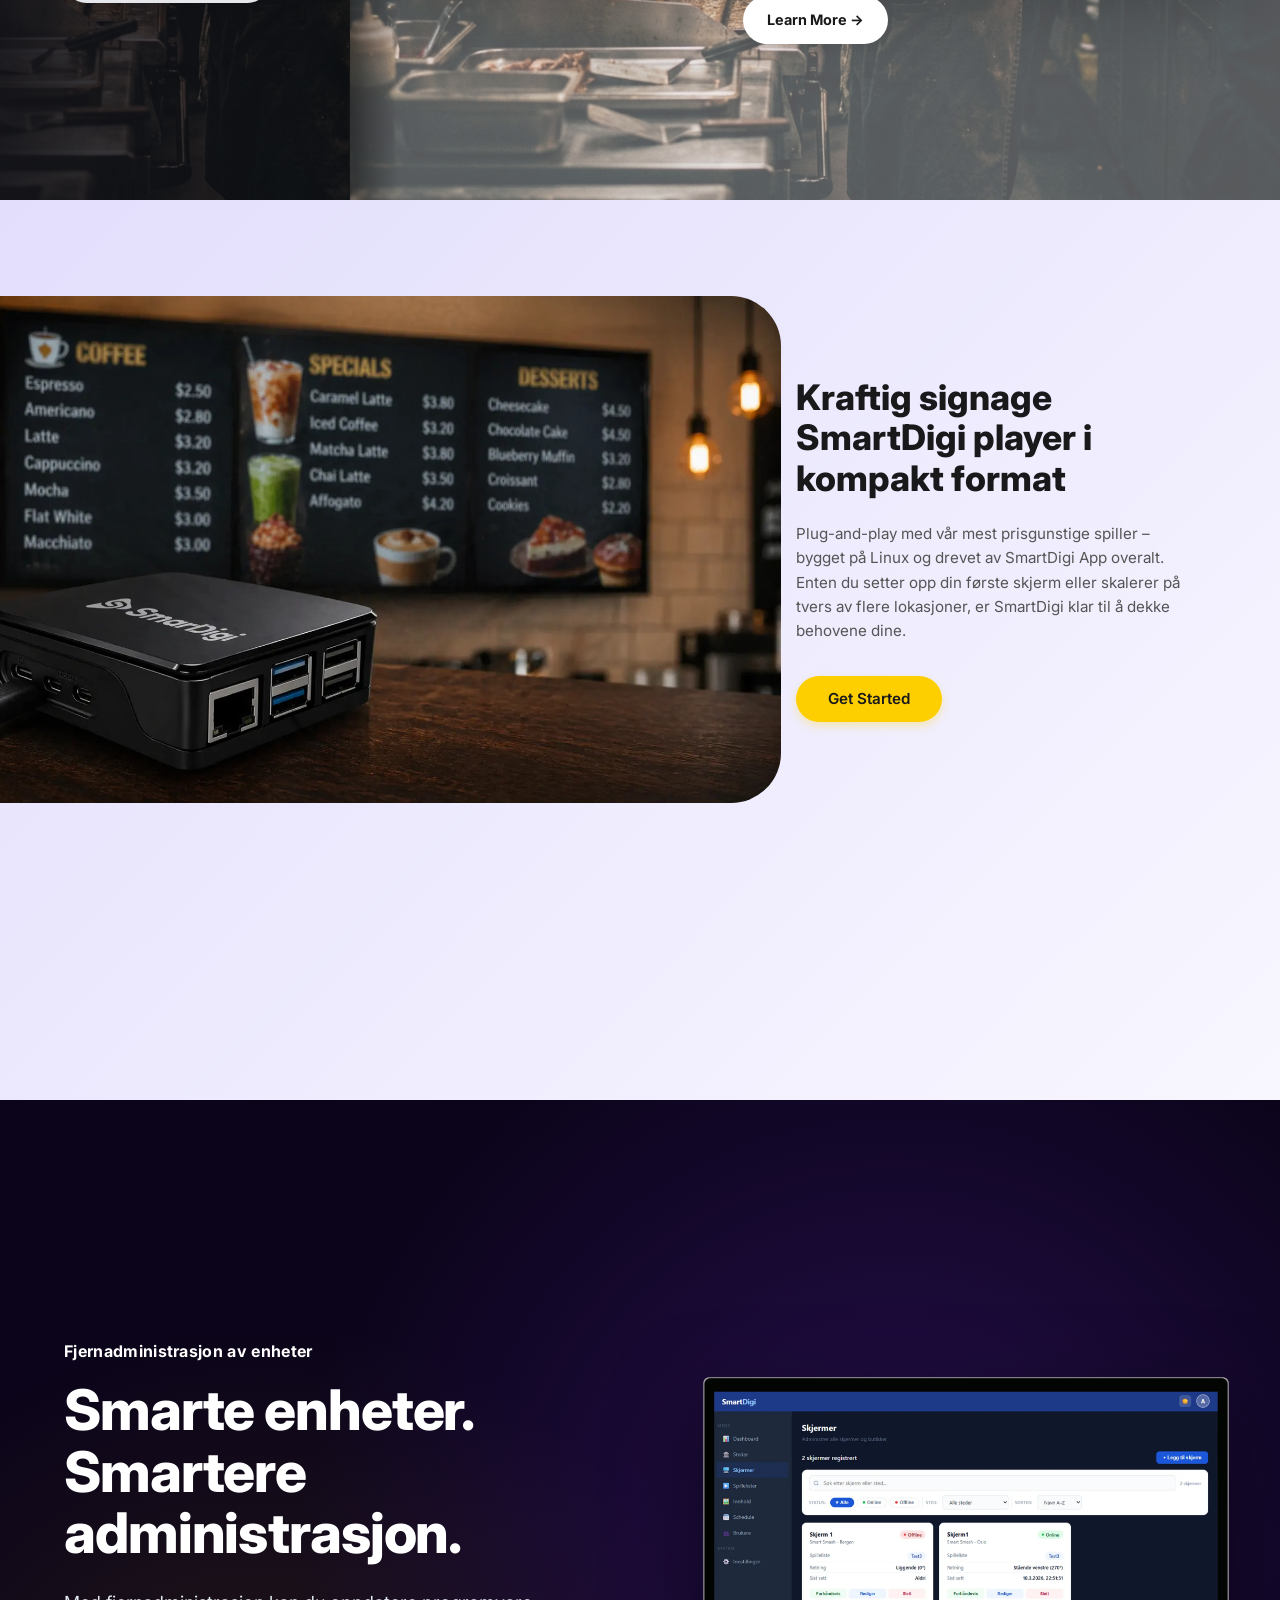
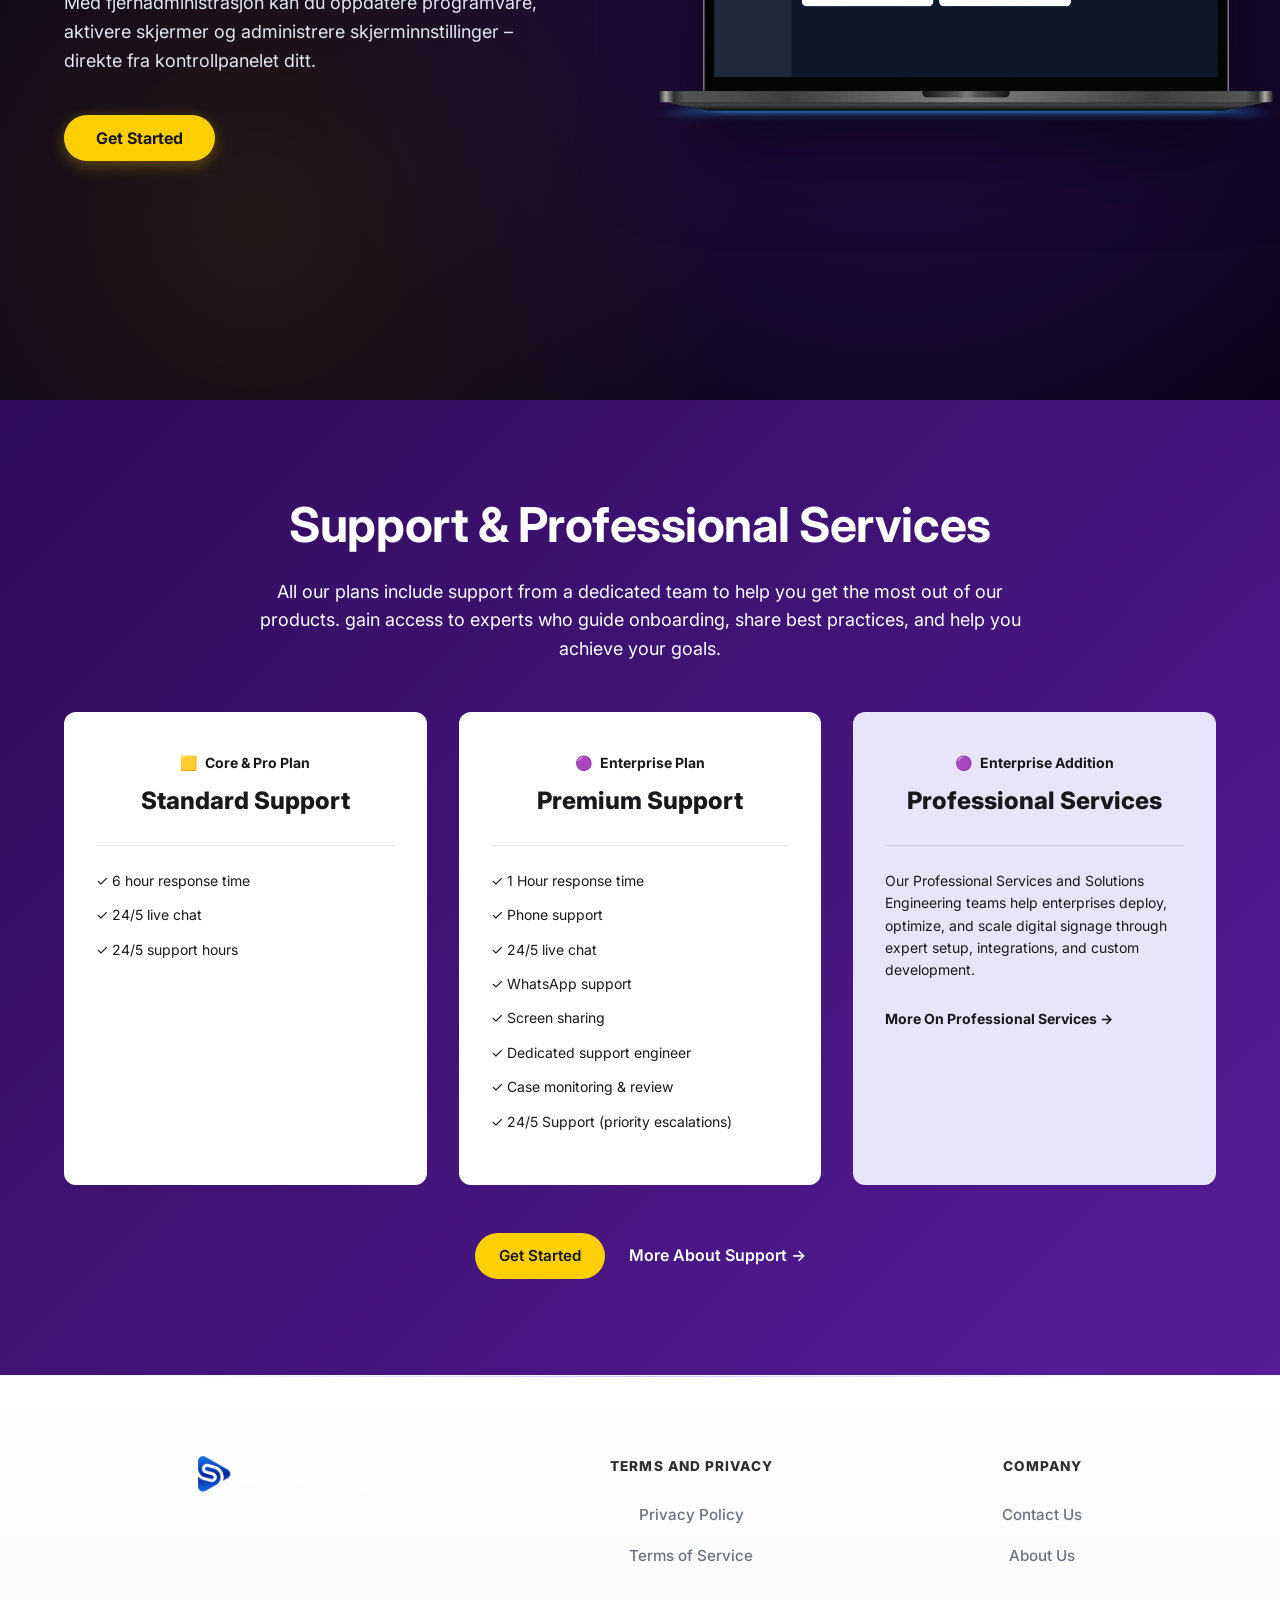
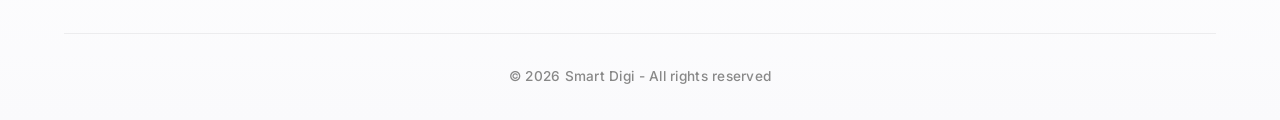
==== commit e8ba595c: "feat: update industry background imagery and increase navbar action button heights" ====
--- a/index.html
+++ b/index.html
@@ -326,6 +326,7 @@
             const tvQrText = document.getElementById('tv-qr-text');
             const tvImg = document.getElementById('tv-img');
             const sidebar = document.querySelector('.industry-sidebar');
+            const industryMain = document.querySelector('.industry-main');
 
             function switchTab(index) {
                 // Remove active class
@@ -347,6 +348,7 @@
                         tvQrText.innerHTML = data.qrText;
                         tvImg.src = data.img;
                         sidebar.style.backgroundImage = `linear-gradient(to right, rgba(20,20,25, 0.95) 0%, rgba(20,20,25, 0.6) 100%), url('${data.sidebarBg}')`;
+                        industryMain.style.backgroundImage = `url('${data.sidebarBg}')`;
                     }
 
                     // Fade in animation
--- a/styles.css
+++ b/styles.css
@@ -158,7 +158,7 @@
   border-radius: 50px;
   border: 1px solid rgba(255, 255, 255, 0.25);
   gap: 0;
-  height: 46px;
+  height: 60px;
   box-sizing: border-box;
 }
 
@@ -187,6 +187,11 @@
   display: flex;
   align-items: center;
   gap: 0.75rem;
+}
+
+.navbar .nav-actions .btn,
+.navbar .nav-actions .login-pill {
+  height: 60px;
 }
 
 .login-pill {
@@ -237,7 +242,8 @@
   left: 0;
   width: 100%;
   height: 100%;
-  background-color: rgba(0, 0, 0, 0.5); /* Dark shade overlay */
+  background-color: rgba(0, 0, 0, 0.5);
+  /* Dark shade overlay */
   z-index: 1;
 }
 
@@ -334,7 +340,7 @@
   display: flex;
   flex-direction: column;
   justify-content: center;
-  background: linear-gradient(to right, rgba(20, 20, 25, 0.95) 0%, rgba(20, 20, 25, 0.6) 100%), url('assets/industry-bg.jpg') center/cover no-repeat;
+  background: linear-gradient(to right, rgba(20, 20, 25, 0.95) 0%, rgba(20, 20, 25, 0.6) 100%), url('assets/cafeteria-bg.jpg') center/cover no-repeat;
   color: var(--text-light);
   border-right: 1px solid rgba(255, 255, 255, 0.1);
   z-index: 10;
@@ -401,7 +407,7 @@
   flex-direction: column;
   align-items: center;
   justify-content: center;
-  background: url('assets/concrete-bg.jpg') center/cover no-repeat;
+  background: url('assets/cafeteria-bg.jpg') center/cover no-repeat;
 }
 
 .industry-main::before {
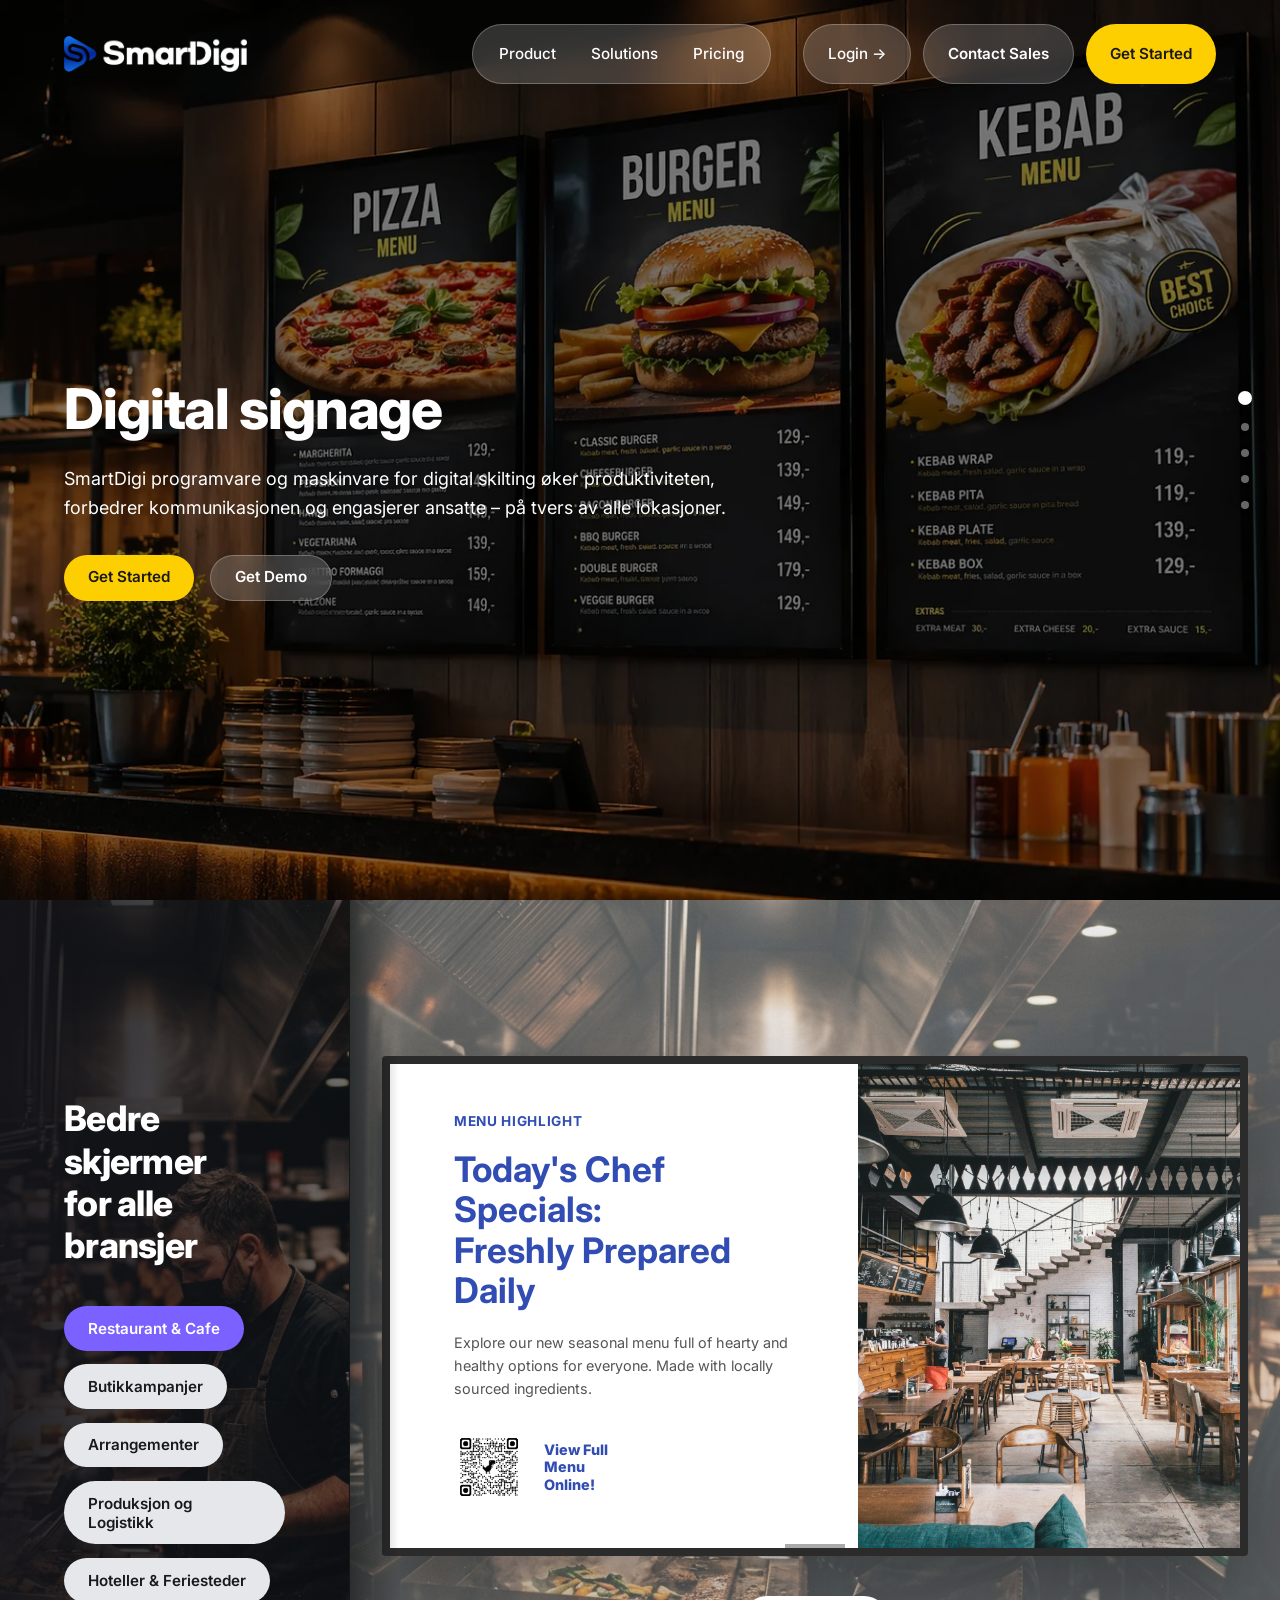
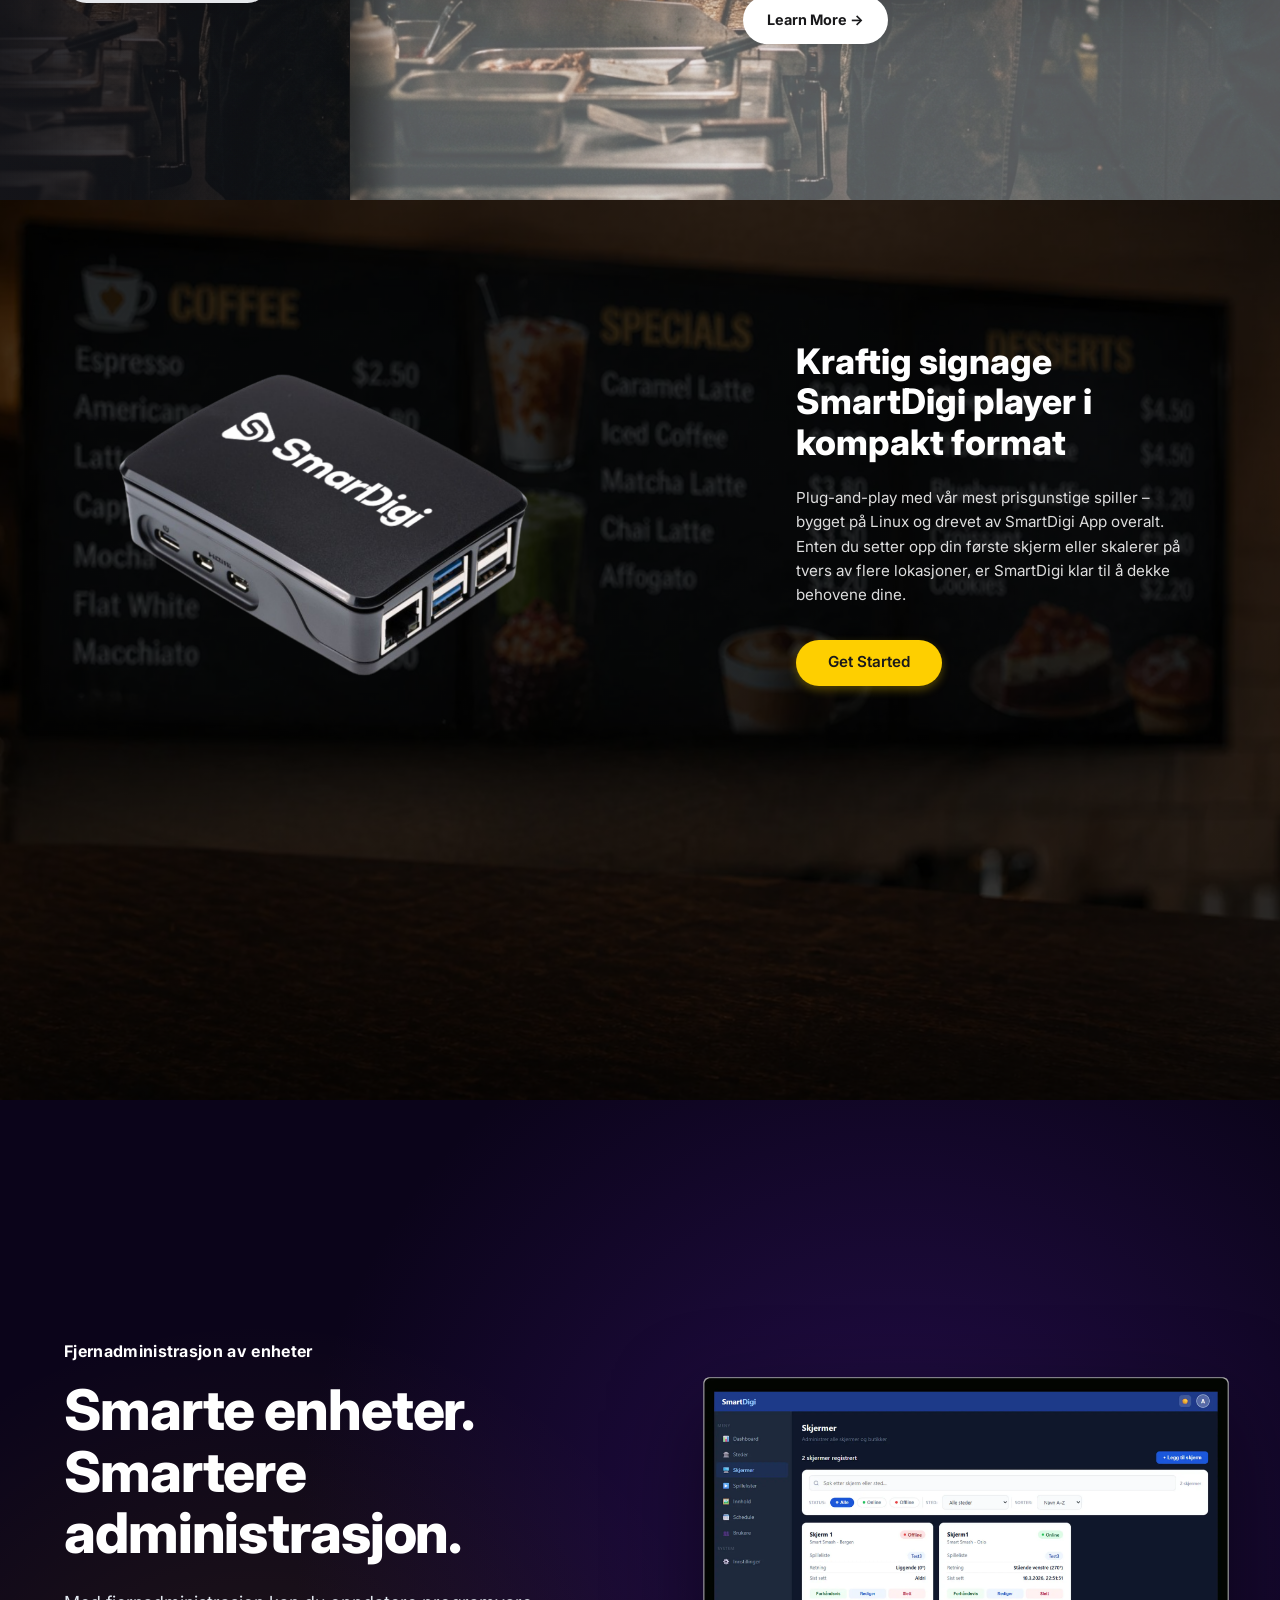
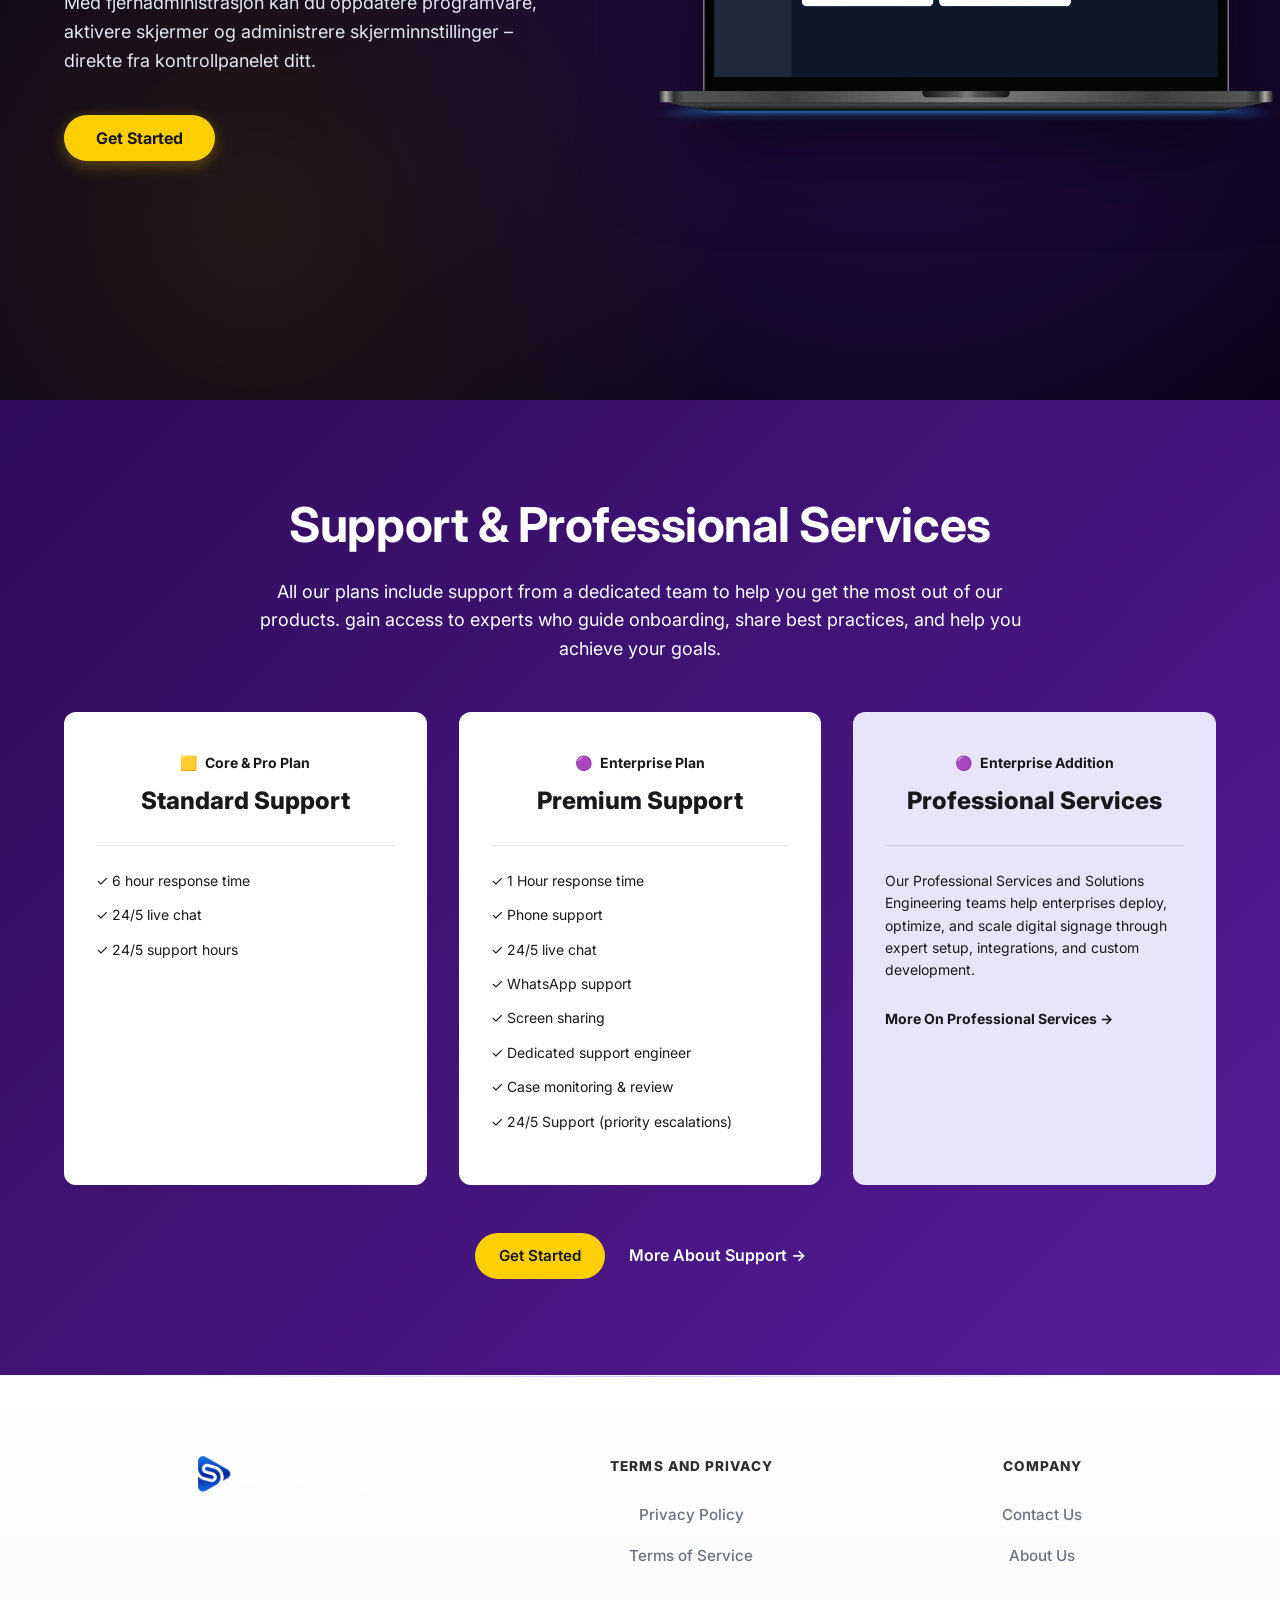
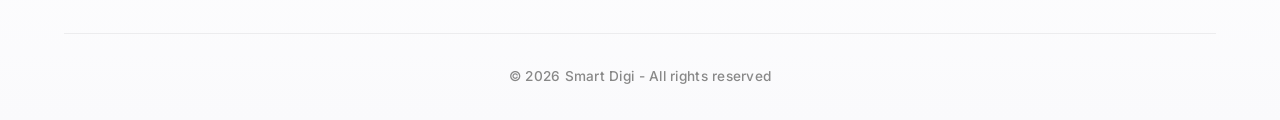
==== commit df9b3e57: "feat: update hardware section with new product imagery and a static background image theme" ====
--- a/index.html
+++ b/index.html
@@ -37,8 +37,8 @@
 
                 <div class="nav-actions">
                     <a href="#" class="login-pill">Login &rarr;</a>
-                    <a href="#" class="btn btn-secondary">Contact Sales</a>
-                    <a href="#" class="btn btn-primary">Get Started</a>
+                    <a href="contact.html" class="btn btn-secondary">Contact Sales</a>
+                    <a href="pricing.html" class="btn btn-primary">Get Started</a>
                 </div>
             </div>
         </div>
@@ -55,8 +55,8 @@
                 <p>SmartDigi programvare og maskinvare for digital skilting øker produktiviteten, </br>forbedrer
                     kommunikasjonen og engasjerer ansatte – på tvers av alle lokasjoner.</p>
                 <div class="hero-cta">
-                    <a href="#" class="btn btn-primary">Get Started</a>
-                    <a href="#" class="btn btn-secondary">Get Demo</a>
+                    <a href="pricing.html" class="btn btn-primary">Get Started</a>
+                    <a href="contact.html" class="btn btn-secondary">Get Demo</a>
                 </div>
             </div>
         </div>
@@ -109,7 +109,7 @@
 
         <div class="container hardware-main">
             <div class="hardware-visual">
-                <img id="hw-img" src="assets/Hardware_built.webp" alt="PIXI Player" class="device-img">
+                <img id="hw-img" src="assets/smartDigi_box.png" alt="PIXI Player" class="device-img">
                 <div id="hw-grid" class="hardware-grid" style="display:none;">
                     <div class="hw-card"><span style="color:#FF9900;font-weight:700;">Amazon signage</span></div>
                     <div class="hw-card"><span style="color:#4285F4;font-weight:700;letter-spacing:-0.5px;"><span
@@ -259,7 +259,7 @@
                 <div>
                     <h4>Company</h4>
                     <ul>
-                        <li><a href="#">Contact Us</a></li>
+                        <li><a href="contact.html">Contact Us</a></li>
                         <li><a href="#">About Us</a></li>
                     </ul>
                 </div>
@@ -373,7 +373,7 @@
                     title: "Powerful signage,<br>SmartDigi player i kompakt format",
                     desc: "Plug and play with our most affordable player - built on Android and powered by Smart Digi everywhere. Whether you're setting up your first screen or scaling across multiple locations, PIXI is ready to support your needs.",
                     linkText: "More About PIXI &rarr;",
-                    img: "assets/Hardware_built.webp",
+                    img: "assets/smartDigi_box.png",
                     showSize: true,
                     hideButton: false
                 },
--- a/styles.css
+++ b/styles.css
@@ -605,11 +605,12 @@
 
 /* Hardware Section */
 .hardware-section {
-  background: linear-gradient(135deg, #E2DEFC 0%, #F8F7FF 100%);
+  background: linear-gradient(rgba(0, 0, 0, 0.75), rgba(0, 0, 0, 0.75)), url('assets/bg-device.jpg') center/cover no-repeat;
   padding: 6rem 0;
   position: relative;
   overflow: hidden;
   text-align: center;
+  color: #fff;
 }
 
 .hardware-header {
@@ -622,14 +623,14 @@
 .hardware-header h2 {
   font-size: 2.5rem;
   font-weight: 800;
-  color: var(--text-dark);
+  color: #fff;
   margin-bottom: 1rem;
   letter-spacing: -0.02em;
 }
 
 .hardware-header p {
   font-size: 1.1rem;
-  color: #444;
+  color: #ddd;
   line-height: 1.6;
   margin-bottom: 2.5rem;
 }
@@ -718,7 +719,7 @@
 }
 
 .hardware-visual img.device-img {
-  width: 135%;
+  width: 65%;
   max-width: 900px;
   margin-left: -25%;
   border-radius: 50px;
@@ -732,7 +733,7 @@
   flex-direction: column;
   align-items: center;
   gap: 0.5rem;
-  color: #666;
+  color: #ddd;
   font-size: 0.75rem;
   font-weight: 600;
   opacity: 0.8;
@@ -747,21 +748,21 @@
 .hardware-content .price-tag {
   font-size: 0.85rem;
   font-weight: 700;
-  color: #444;
+  color: #ddd;
   margin-bottom: 1rem;
 }
 
 .hardware-content h3 {
   font-size: 2.2rem;
   font-weight: 800;
-  color: var(--text-dark);
+  color: #fff;
   line-height: 1.15;
   margin-bottom: 1.5rem;
 }
 
 .hardware-content p.desc {
   font-size: 0.95rem;
-  color: #555;
+  color: #ddd;
   line-height: 1.6;
   margin-bottom: 2rem;
 }
@@ -781,7 +782,7 @@
 .hardware-actions .link-more {
   font-weight: 700;
   font-size: 0.9rem;
-  color: var(--text-dark);
+  color: #fff;
   transition: transform 0.3s ease;
 }
 
@@ -790,39 +791,17 @@
 }
 
 .hardware-section {
-  transition: background 0.4s ease, color 0.4s ease;
+  transition: opacity 0.4s ease, color 0.4s ease;
 }
 
 .hardware-visual img.device-img {
   transition: opacity 0.3s ease;
 }
 
+/* Removed theme background colors because we use a static background image */
+.hardware-section.light-grey-theme,
 .hardware-section.dark-theme {
-  background: linear-gradient(135deg, #1A1A1F 0%, #111114 100%);
-}
-
-.hardware-section.light-grey-theme {
-  background: #F3F4F6;
-}
-
-.hardware-section.dark-theme .hardware-header h2,
-.hardware-section.dark-theme .hardware-content h3 {
-  color: #fff;
-}
-
-.hardware-section.dark-theme .hardware-header p,
-.hardware-section.dark-theme .hardware-content p.desc,
-.hardware-section.dark-theme .hardware-content .price-tag,
-.hardware-section.dark-theme .size-comparison {
-  color: #ddd;
-}
-
-.hardware-section.dark-theme .hardware-actions .link-more {
-  color: #fff;
-}
-
-.hardware-section.dark-theme .toggle-btn:not(.active) {
-  background: rgba(255, 255, 255, 0.9);
+  background: linear-gradient(rgba(0, 0, 0, 0.75), rgba(0, 0, 0, 0.75)), url('assets/bg-device.jpg') center/cover no-repeat;
 }
 
 .hardware-grid {
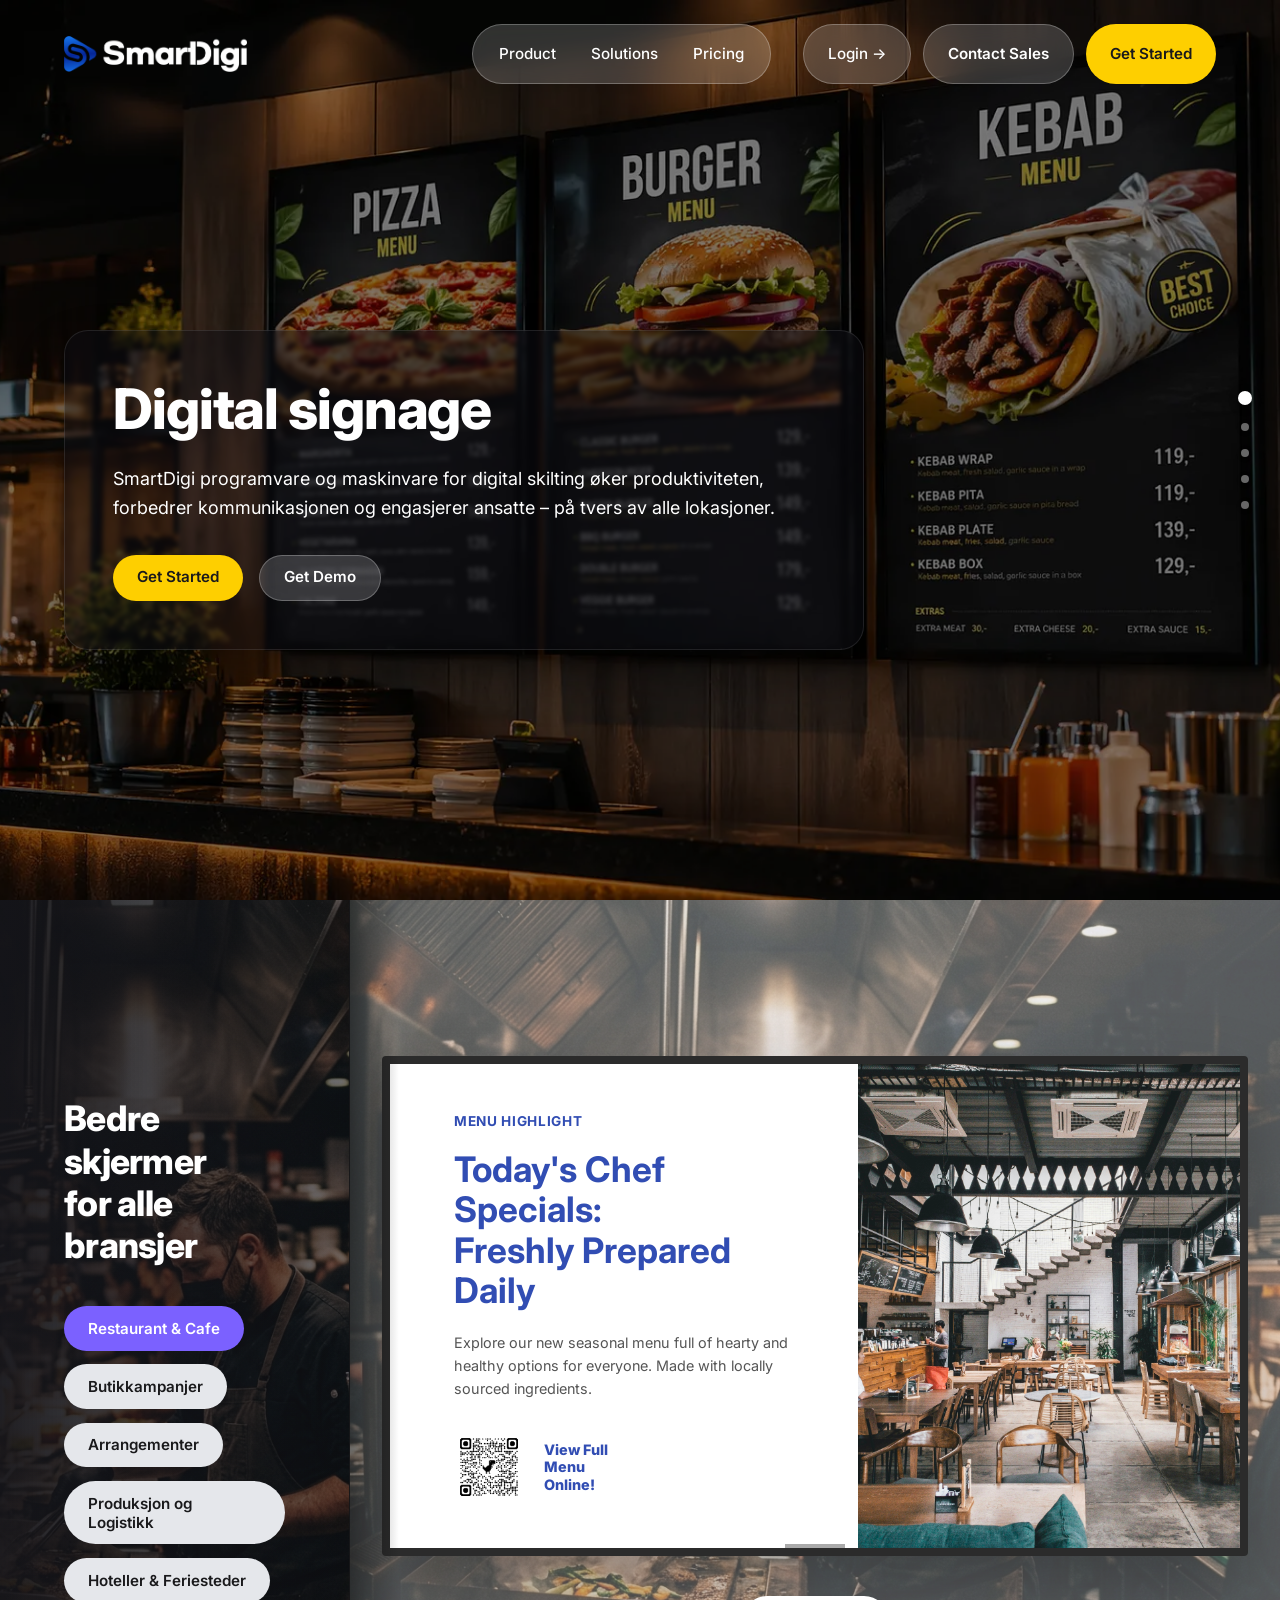
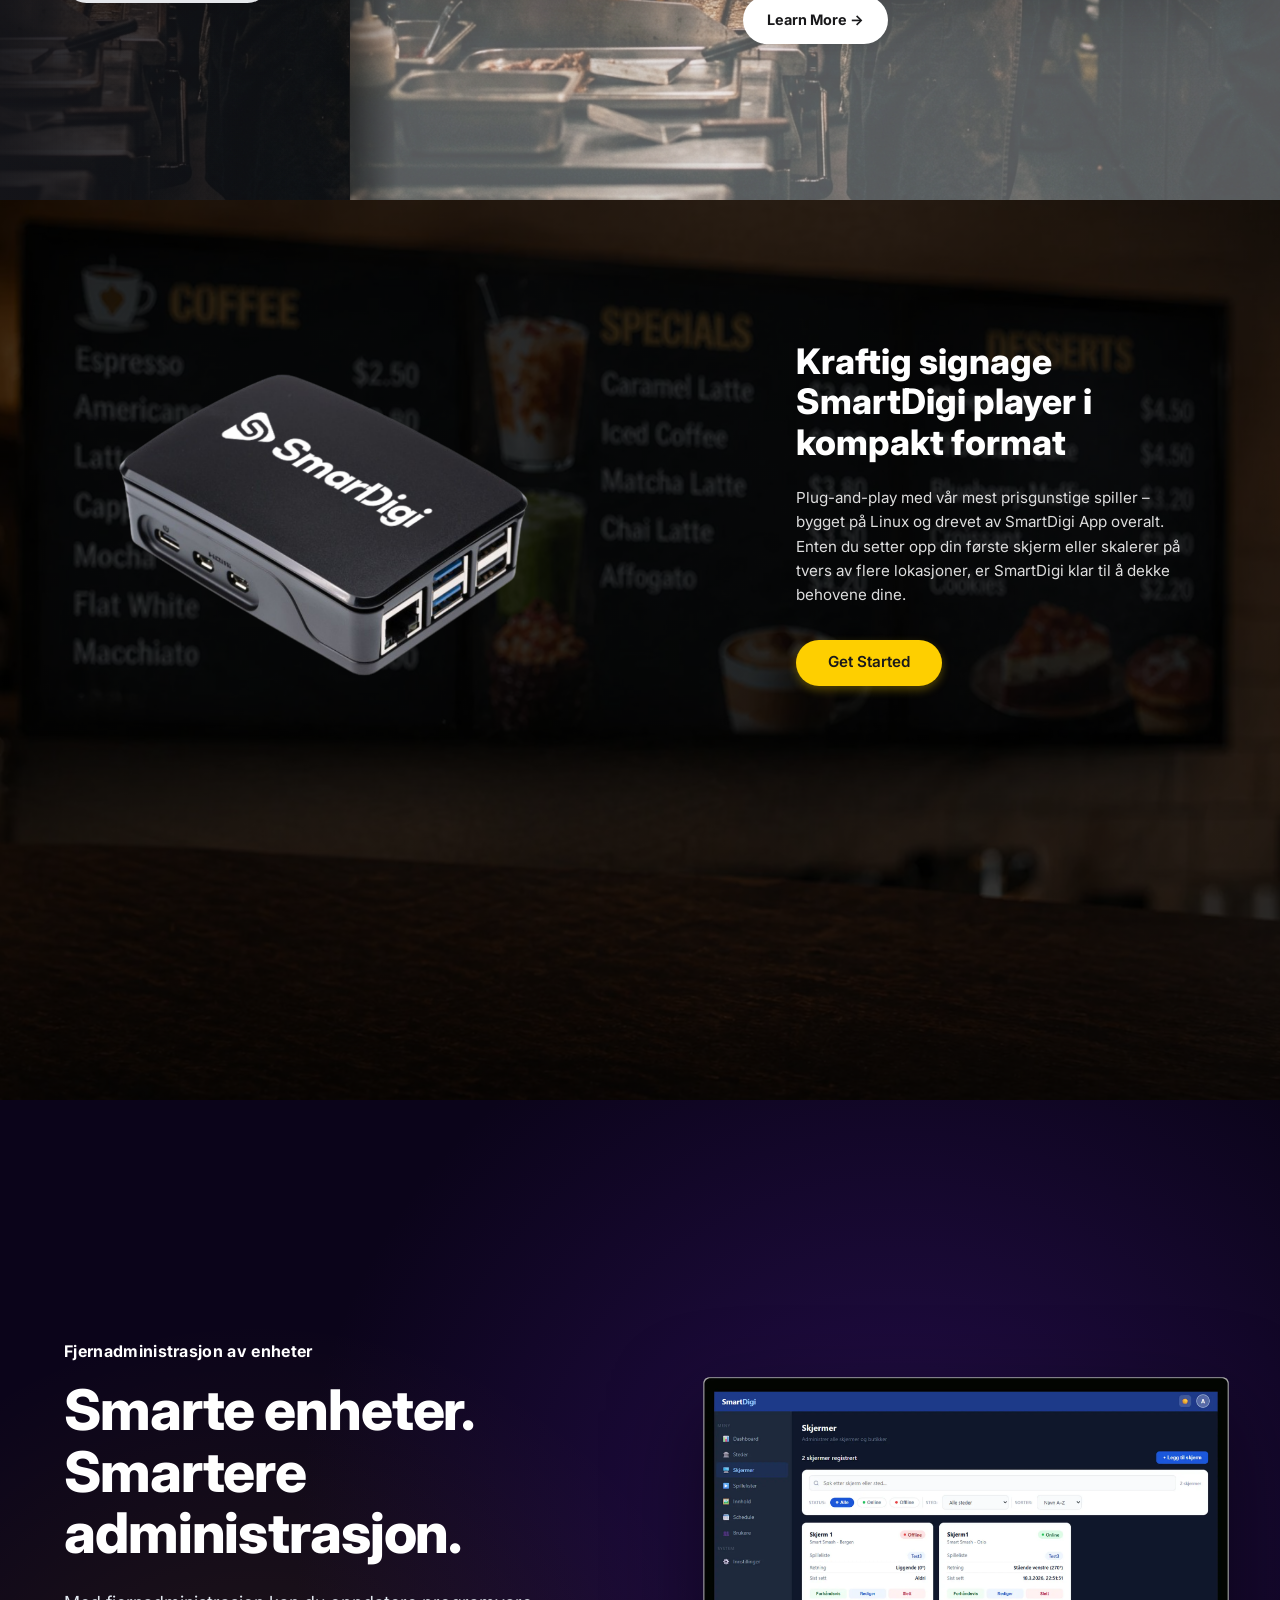
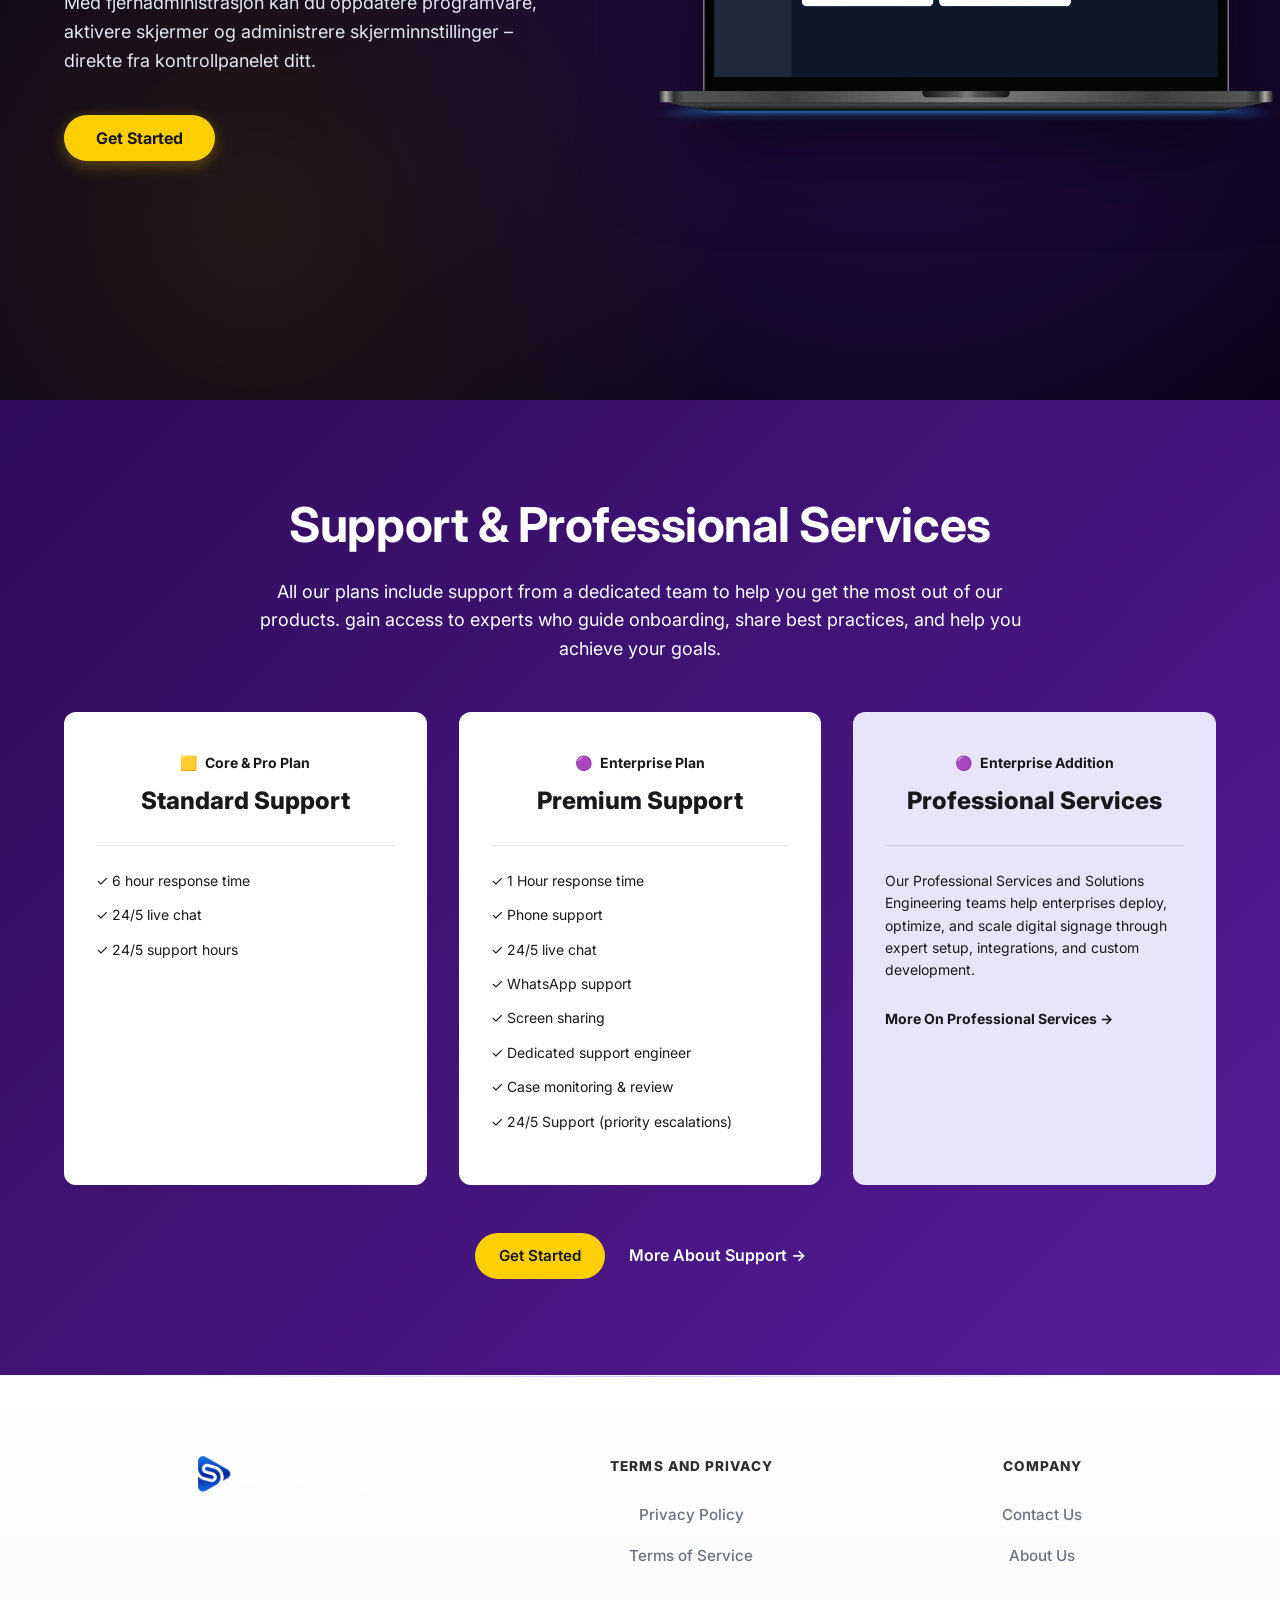
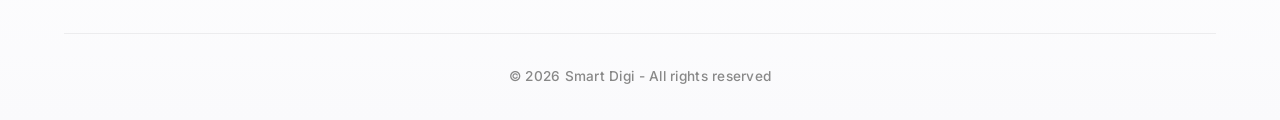
==== commit c8f40286: "refactor: remove product and solutions pages and update favicon asset to PNG format across remaining" ====
--- a/index.html
+++ b/index.html
@@ -10,7 +10,7 @@
     <link rel="preconnect" href="https://fonts.gstatic.com" crossorigin>
     <link href="https://fonts.googleapis.com/css2?family=Inter:wght@400;500;600;700;800&display=swap" rel="stylesheet">
     <link rel="stylesheet" href="styles.css">
-    <link rel="icon" type="image/svg+xml" href="assets/favicon.svg">
+    <link rel="icon" type="image/png" href="assets/favicon.png">
 </head>
 
 <body>
--- a/styles.css
+++ b/styles.css
@@ -267,6 +267,13 @@
 .hero-content {
   color: var(--text-light);
   z-index: 10;
+  background: rgba(15, 15, 20, 0.45);
+  backdrop-filter: blur(2px);
+  -webkit-backdrop-filter: blur(16px);
+  padding: 3rem;
+  border-radius: 24px;
+  border: 1px solid rgba(255, 255, 255, 0.1);
+  box-shadow: 0 25px 50px rgba(0, 0, 0, 0.3);
 }
 
 .hero-cta {
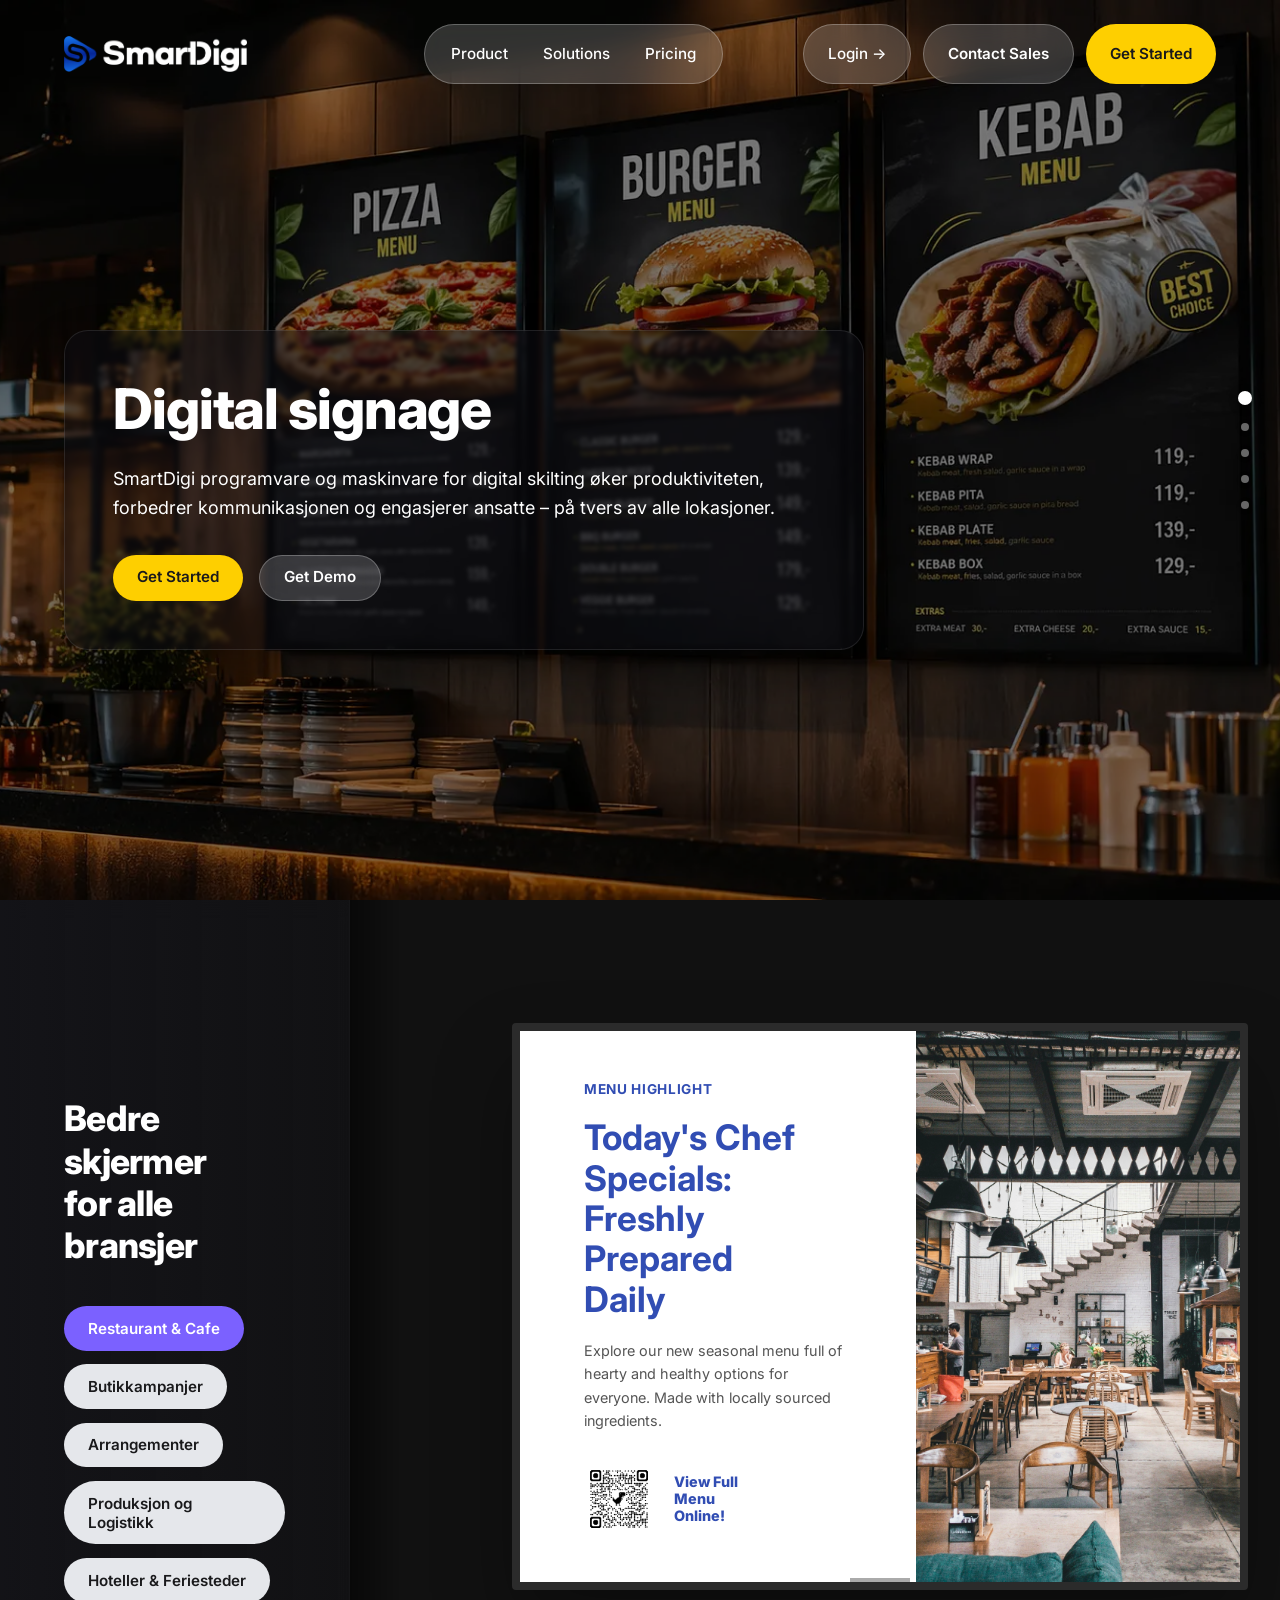
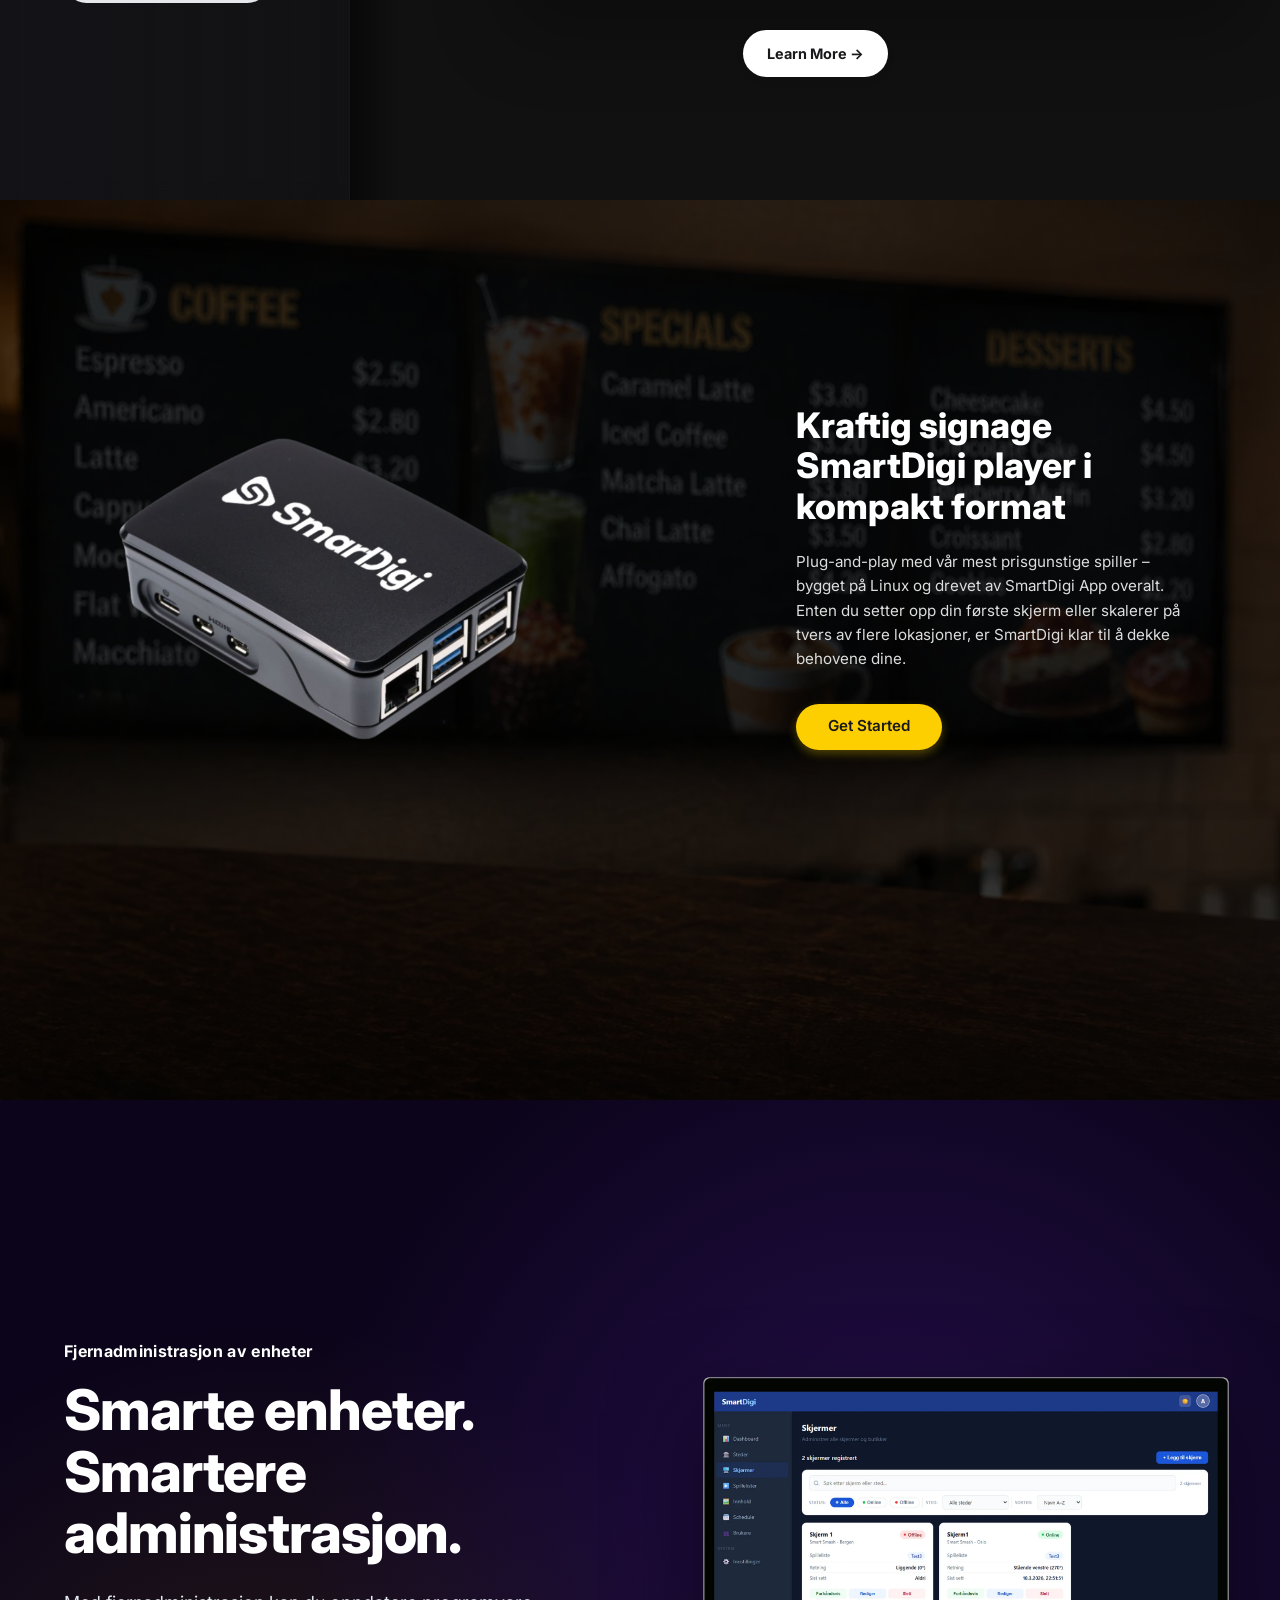
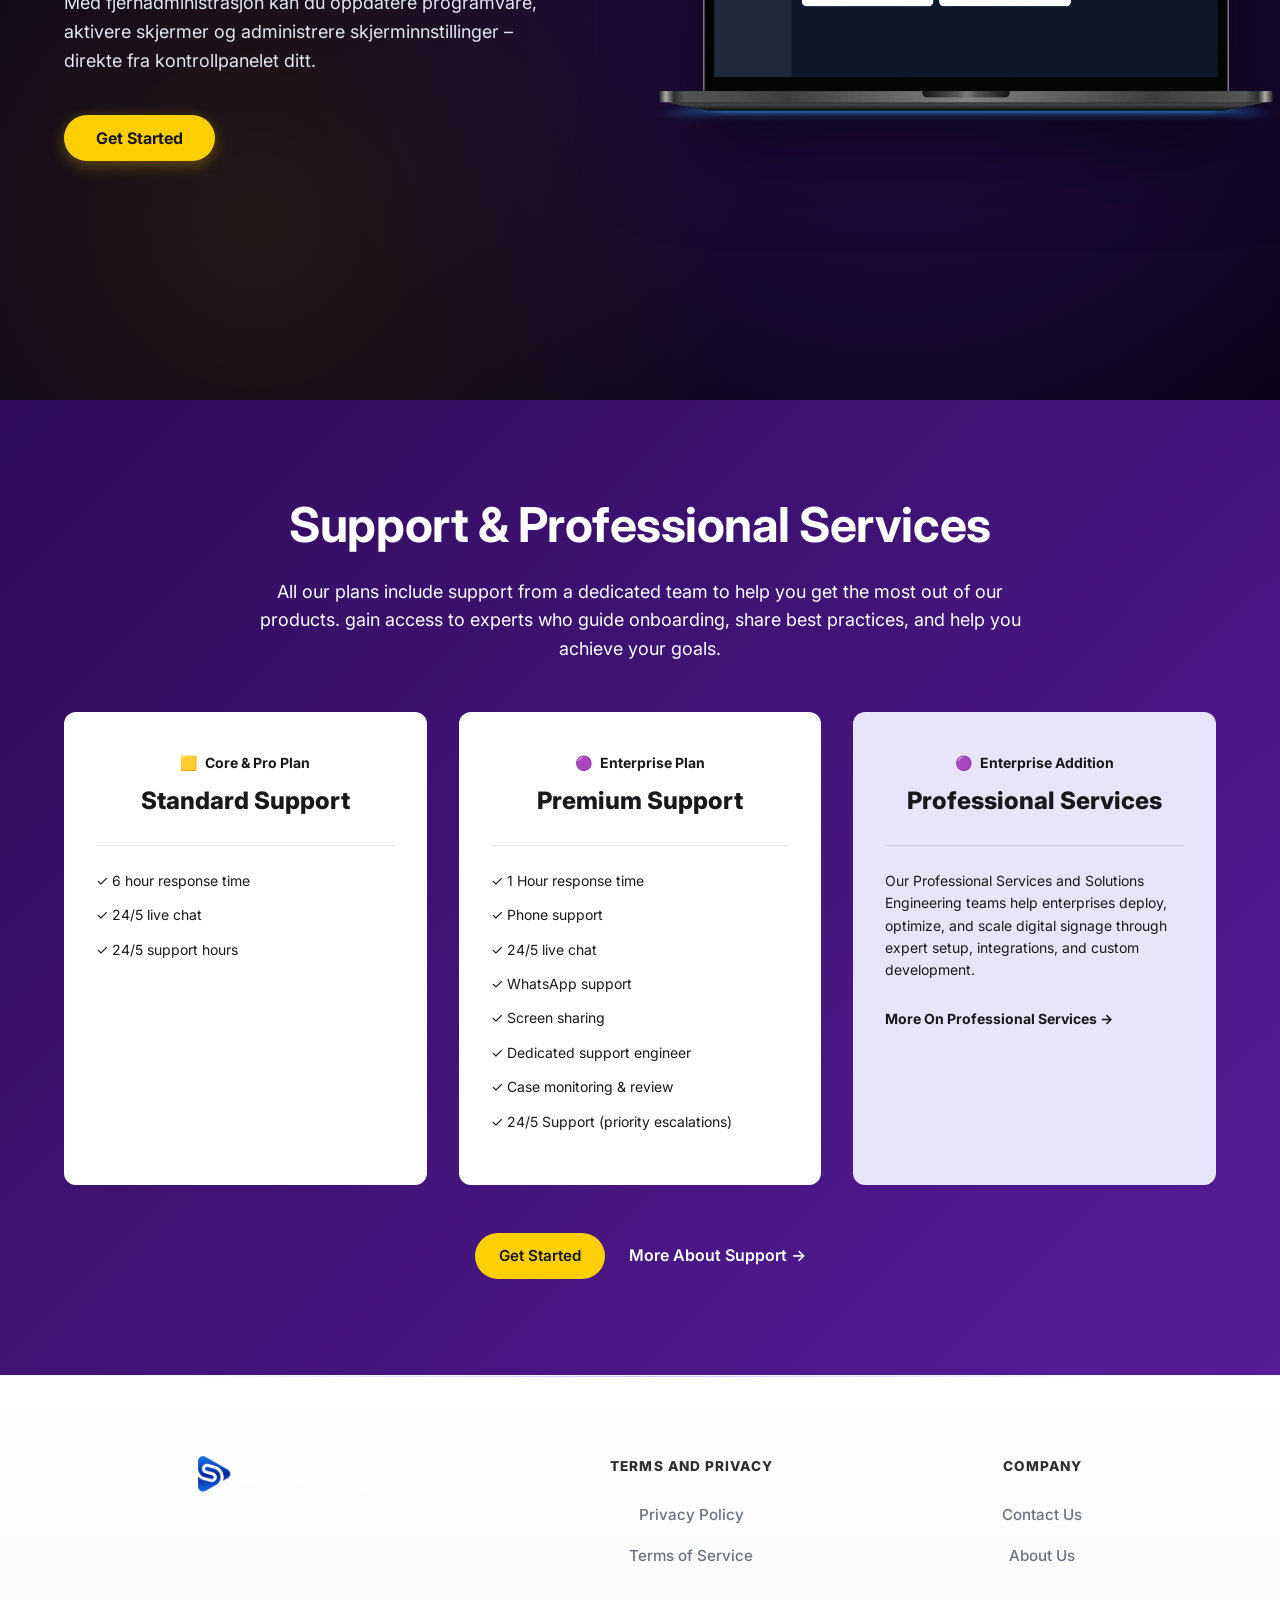
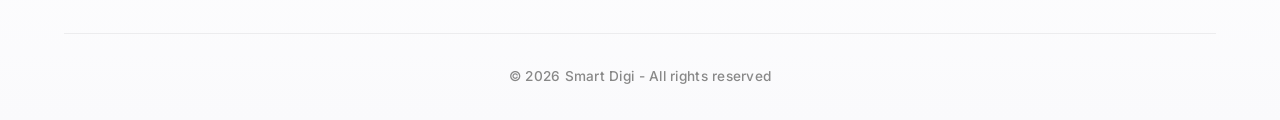
==== commit d8e26c62: "feat: add new background assets and update dynamic styling for slide backgrounds" ====
--- a/index.html
+++ b/index.html
@@ -280,7 +280,7 @@
                 desc: "Explore our new seasonal menu full of hearty and healthy options for everyone. Made with locally sourced ingredients.",
                 qrText: "View Full<br>Menu<br>Online!",
                 img: "assets/food.jpg",
-                sidebarBg: "assets/cafeteria-bg.jpg"
+                sidebarBg: "assets/slide_bg/Restaurant_interior_with_202604231006.jpeg"
             },
             {
                 tag: "FLASH SALE",
@@ -288,7 +288,7 @@
                 desc: "Don't miss out on our biggest sale of the season. Available in-store and online while supplies last.",
                 qrText: "Scan to<br>get your<br>coupon!",
                 img: "assets/retail.jpg",
-                sidebarBg: "assets/retail-bg.jpg"
+                sidebarBg: "assets/slide_bg/Clothing_store_interior_202604231007.jpeg"
             },
             {
                 tag: "UPCOMING EVENT",
@@ -296,7 +296,7 @@
                 desc: "Join industry leaders for three days of innovation, networking, and groundbreaking keynotes. Secure your spot today.",
                 qrText: "Register<br>Now<br>Here!",
                 img: "assets/event.jpg",
-                sidebarBg: "assets/event-bg.jpg"
+                sidebarBg: "assets/slide_bg/Elegant_event_venue_202604231010.jpeg"
             },
             {
                 tag: "TRAINING: 14 October, 1-4pm",
@@ -304,7 +304,7 @@
                 desc: "Designed to equip participants with the knowledge, skills, and mindset needed to excel in their roles, contribute meaningfully to their organizations.",
                 qrText: "Scan and<br>sign up<br>today!",
                 img: "assets/workers.jpg",
-                sidebarBg: "assets/industry-bg.jpg"
+                sidebarBg: "assets/slide_bg/Modern_factory_warehouse_202604231012.jpeg"
             },
             {
                 tag: "GUEST SERVICES",
@@ -312,7 +312,7 @@
                 desc: "Relax and unwind with our award-winning spa treatments and world-class dining experiences designed for ultimate comfort.",
                 qrText: "Book Spa<br>Session<br>Today!",
                 img: "assets/resort.jpg",
-                sidebarBg: "assets/resort-bg.jpg"
+                sidebarBg: "assets/slide_bg/Luxury_hospitality_setting_202604231013.jpeg"
             }
         ];
 
@@ -347,8 +347,8 @@
                         tvDesc.innerHTML = data.desc;
                         tvQrText.innerHTML = data.qrText;
                         tvImg.src = data.img;
-                        sidebar.style.backgroundImage = `linear-gradient(to right, rgba(20,20,25, 0.95) 0%, rgba(20,20,25, 0.6) 100%), url('${data.sidebarBg}')`;
-                        industryMain.style.backgroundImage = `url('${data.sidebarBg}')`;
+                        const industrySection = document.getElementById('industry-section');
+                        industrySection.style.backgroundImage = `url('${data.sidebarBg}')`;
                     }
 
                     // Fade in animation
--- a/styles.css
+++ b/styles.css
@@ -336,6 +336,9 @@
   width: 100%;
   min-height: 800px;
   background: #111;
+  background-size: cover;
+  background-position: center;
+  transition: background-image 0.4s ease;
   position: relative;
 }
 
@@ -347,7 +350,9 @@
   display: flex;
   flex-direction: column;
   justify-content: center;
-  background: linear-gradient(to right, rgba(20, 20, 25, 0.95) 0%, rgba(20, 20, 25, 0.6) 100%), url('assets/cafeteria-bg.jpg') center/cover no-repeat;
+  background: linear-gradient(to right, rgba(20, 20, 25, 0.85) 0%, rgba(20, 20, 25, 0.4) 100%);
+  backdrop-filter: blur(10px);
+  -webkit-backdrop-filter: blur(10px);
   color: var(--text-light);
   border-right: 1px solid rgba(255, 255, 255, 0.1);
   z-index: 10;
@@ -414,18 +419,11 @@
   flex-direction: column;
   align-items: center;
   justify-content: center;
-  background: url('assets/cafeteria-bg.jpg') center/cover no-repeat;
+  background: transparent;
 }
 
 .industry-main::before {
-  content: '';
-  position: absolute;
-  top: 0;
-  left: 0;
-  right: 0;
-  bottom: 0;
-  background: rgba(220, 220, 225, 0.4);
-  z-index: 1;
+  display: none;
 }
 
 .industry-main>* {
@@ -437,13 +435,14 @@
   background: #fff;
   border: 8px solid #2B2B2B;
   border-radius: 4px;
-  width: 100%;
+  width: calc(658px * (100vw * (1 / 1680px)));
   max-width: 900px;
-  height: 500px;
+  height: calc(420px * (100vw * (1 / 1680px)));
   display: flex;
   box-shadow: 0 40px 80px rgba(0, 0, 0, 0.3);
   position: relative;
   overflow: hidden;
+  margin-left: 15%;
 }
 
 .tv-screen-bezel {
@@ -613,7 +612,7 @@
 /* Hardware Section */
 .hardware-section {
   background: linear-gradient(rgba(0, 0, 0, 0.75), rgba(0, 0, 0, 0.75)), url('assets/bg-device.jpg') center/cover no-repeat;
-  padding: 6rem 0;
+  padding: 10rem 0 6rem;
   position: relative;
   overflow: hidden;
   text-align: center;
@@ -1195,7 +1194,7 @@
 .navbar-menu {
   display: flex;
   align-items: center;
-  gap: 2rem;
+  gap: 5rem;
 }
 
 /* Responsive & Mobile Menu */
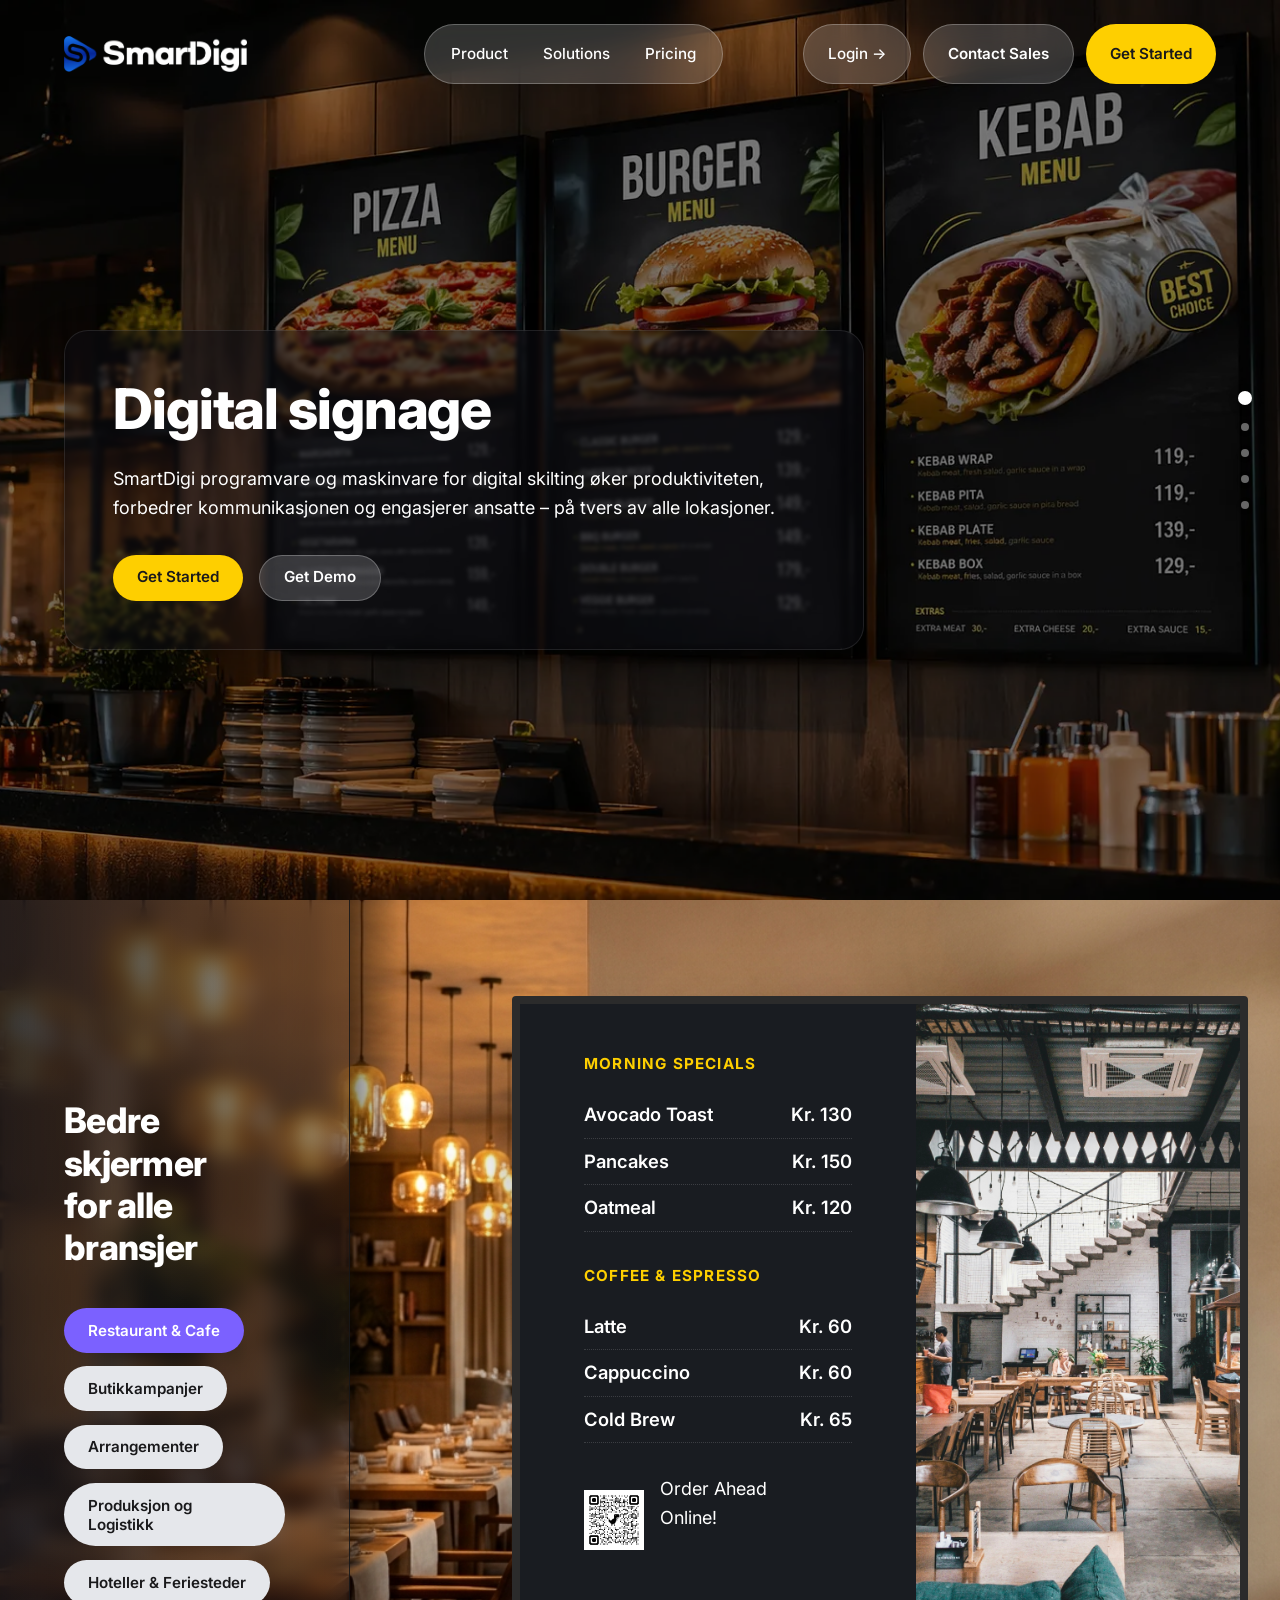
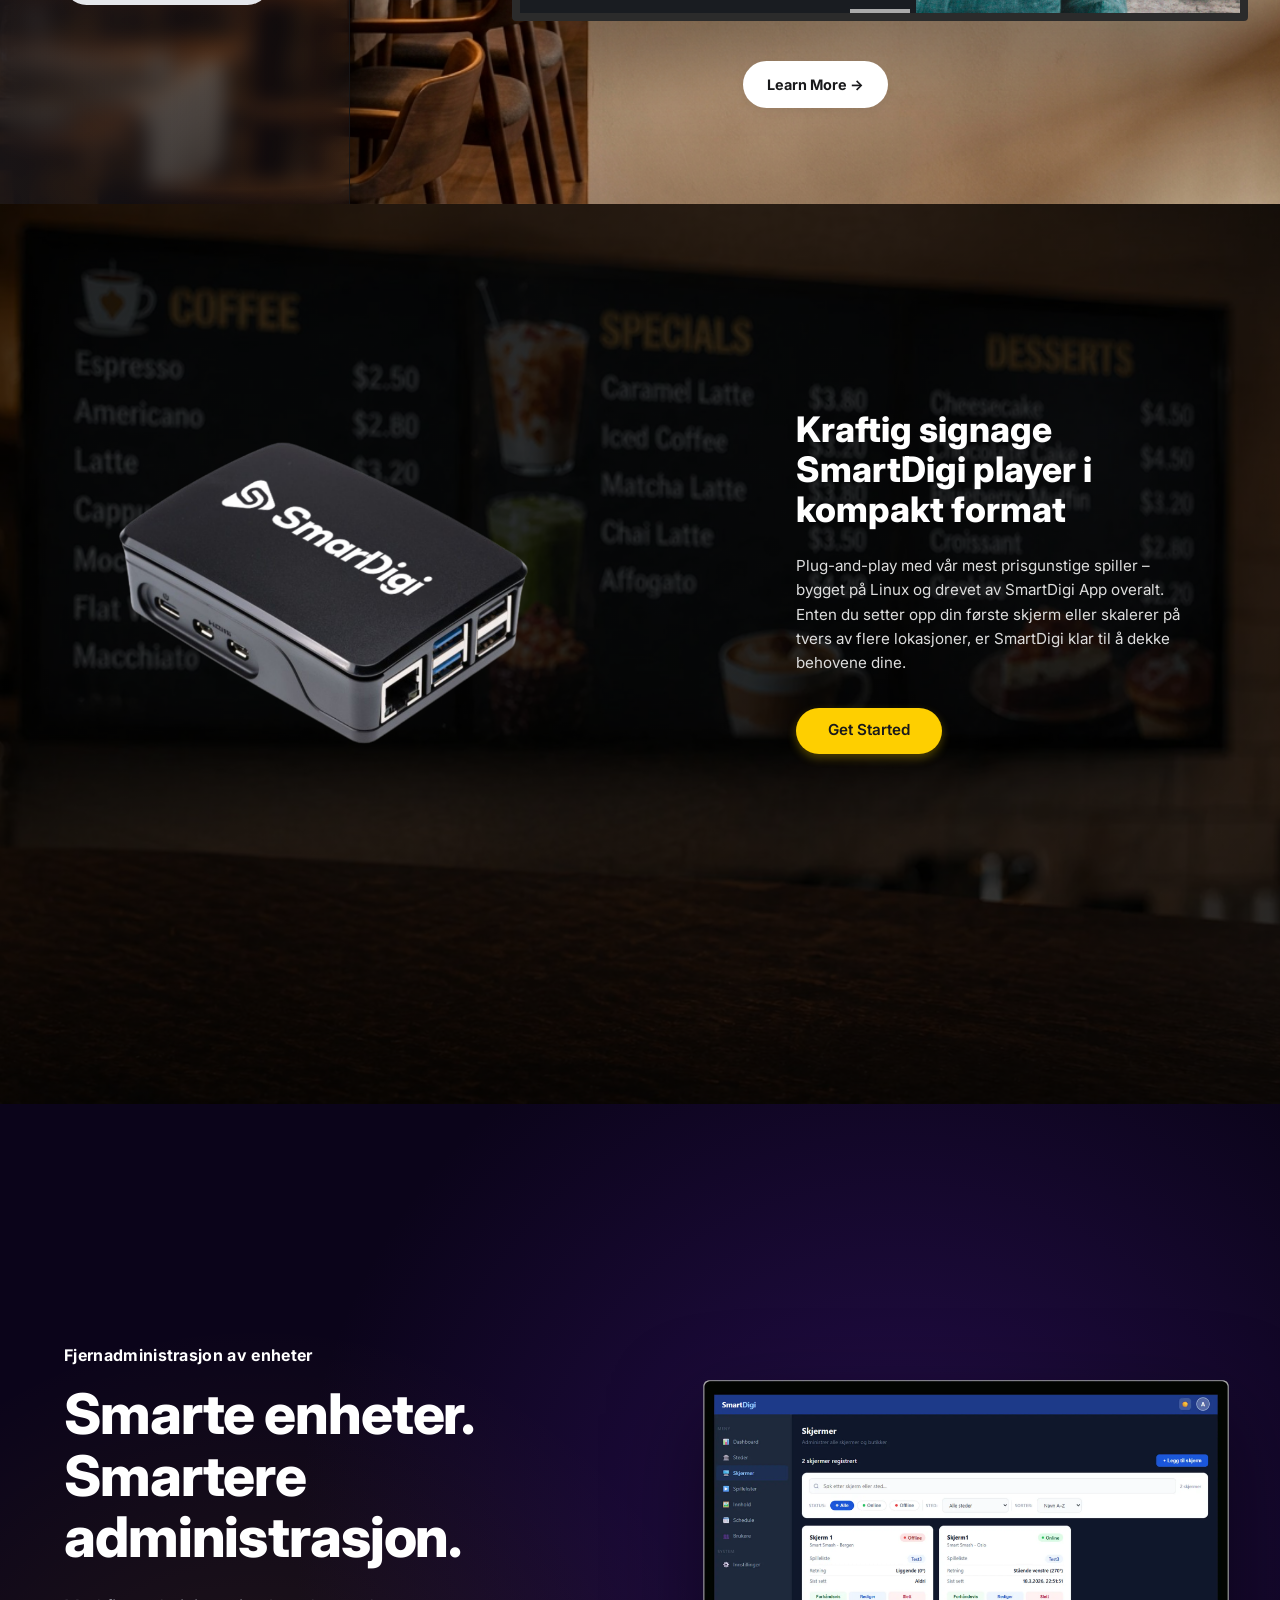
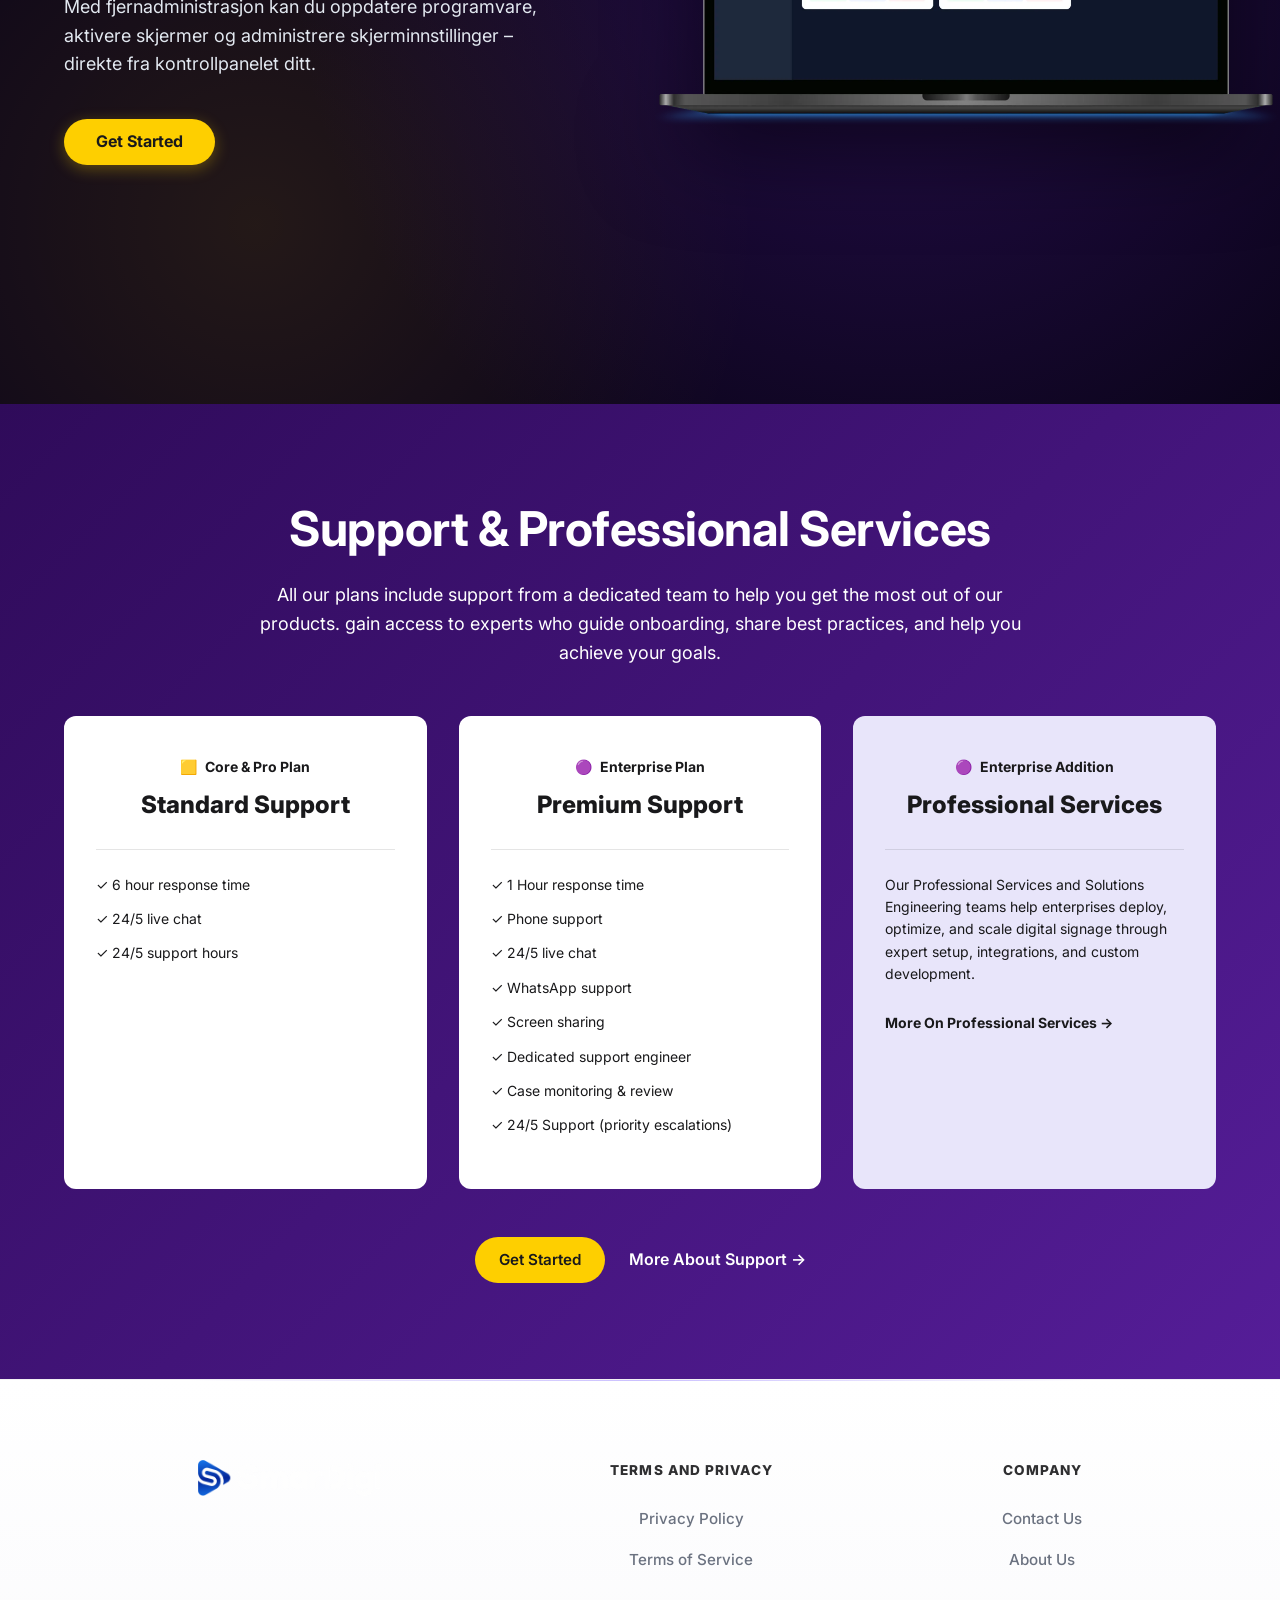
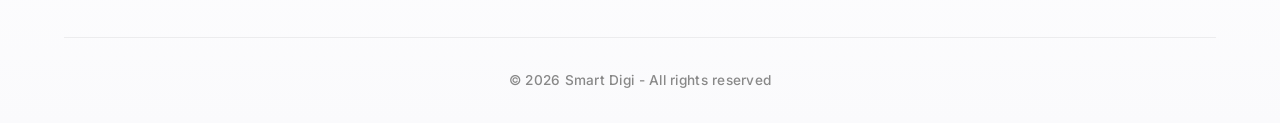
==== commit 51312986: "feat: implement multiple dynamic TV layout templates and update content switching logic" ====
--- a/index.html
+++ b/index.html
@@ -47,7 +47,8 @@
     <!-- Hero Section -->
     <header class="hero slider-section">
         <div class="hero-video-wrap">
-            <img src="assets/Top_Image.webp" alt="Hero Background" style="width: 100%; height: 100%; object-fit: cover;">
+            <img src="assets/Top_Image.webp" alt="Hero Background"
+                style="width: 100%; height: 100%; object-fit: cover;">
         </div>
         <div class="container" style="position: relative; z-index: 10; width: 100%;">
             <div class="hero-content" style="max-width: 800px;">
@@ -80,21 +81,105 @@
             <div class="tv-screen">
                 <div class="tv-screen-bezel"></div>
                 <div class="tv-content-wrapper" id="tv-content"
-                    style="display: flex; width: 100%; height: 100%; transition: opacity 0.4s ease, transform 0.4s ease;">
-                    <div class="tv-left">
-                        <p class="tv-tag" id="tv-tag">MENU HIGHLIGHT</p>
-                        <h3 class="tv-title" id="tv-title">Today's Chef Specials:<br>Freshly Prepared<br>Daily
-                        </h3>
-                        <p class="tv-desc" id="tv-desc">Explore our new seasonal menu full of hearty and healthy options
-                            for everyone. Made with locally sourced ingredients.</p>
-                        <div class="tv-qr-box">
-                            <img src="assets/qr_code.png" alt="QR Code" class="tv-qr">
-                            <p class="tv-qr-text" id="tv-qr-text">View Full<br>Menu<br>Online!</p>
+                    style="position: relative; width: 100%; height: 100%; transition: opacity 0.4s ease, transform 0.4s ease;">
+
+                    <!-- [0] Restaurant & Cafe (Menu Board) -->
+                    <div class="tv-layout" id="tv-layout-0" style="display: flex; height: 100%;">
+                        <div class="layout-menu-left">
+                            <h4 class="menu-cat">Morning Specials</h4>
+                            <ul class="menu-items">
+                                <li><span>Avocado Toast</span> <span>Kr. 130</span></li>
+                                <li><span>Pancakes</span> <span>Kr. 150</span></li>
+                                <li><span>Oatmeal</span> <span>Kr. 120</span></li>
+                            </ul>
+                            <h4 class="menu-cat">Coffee & Espresso</h4>
+                            <ul class="menu-items">
+                                <li><span>Latte</span> <span>Kr. 60</span></li>
+                                <li><span>Cappuccino</span> <span>Kr. 60</span></li>
+                                <li><span>Cold Brew</span> <span>Kr. 65</span></li>
+                            </ul>
+                            <div class="menu-qr">
+                                <img src="assets/qr_code.png" alt="QR Code">
+                                <p>Order Ahead<br>Online!</p>
+                            </div>
                         </div>
-                    </div>
-                    <div class="tv-right">
-                        <img id="tv-img" src="assets/food.jpg" alt="Restaurant">
-                    </div>
+                        <div class="layout-menu-right">
+                            <img src="assets/food.jpg" alt="Restaurant menu">
+                        </div>
+                    </div>
+
+                    <!-- [1] Retail campaigns (Flash Sale) -->
+                    <div class="tv-layout" id="tv-layout-1" style="display: none; height: 100%; position: relative;">
+                        <img src="assets/retail.jpg" alt="Retail" class="retail-bg">
+                        <div class="layout-retail-overlay">
+                            <h1 class="flash-subtitle">FLASH SALE</h1>
+                            <h2 class="flash-subtitle">50% OFF</h2>
+                            <p>Select items. In-store & Online.</p>
+                            <div class="flash-qr">
+                                <img src="assets/qr_code.png" alt="Scan coupon">
+                                <span>Scan for coupon</span>
+                            </div>
+                        </div>
+                    </div>
+
+                    <!-- [2] Arrangementer (Events) -->
+                    <div class="tv-layout" id="tv-layout-2"
+                        style="display: none; height: 100%; background: #F1F4F9; flex-direction: column;">
+                        <div class="event-header">
+                            <h3>Annual Tech Summit 2026</h3>
+                            <span class="live-clock">10:45 AM</span>
+                        </div>
+                        <div class="event-body">
+                            <div class="event-schedule">
+                                <h4 class="schedule-title">Up Next in Hall A</h4>
+                                <div class="session">
+                                    <span class="time">11:00 AM</span>
+                                    <div class="session-info">
+                                        <strong>Keynote: Future of AI</strong>
+                                    </div>
+                                </div>
+                                <div class="session">
+                                    <span class="time">12:30 PM</span>
+                                    <div class="session-info">
+                                        <strong>Networking Lunch</strong>
+                                        <p>Main Dining Pavilion</p>
+                                    </div>
+                                </div>
+                            </div>
+                            <div class="event-qr">
+                                <img src="assets/qr_code.png" alt="QR Code">
+                                <p>Scan for full<br>agenda list</p>
+                            </div>
+                        </div>
+                    </div>
+
+                    <!-- [3] Produksjon og Logistikk (Safety) -->
+                    <div class="tv-layout" id="tv-layout-3" style="display: none; height: 100%;">
+                        <div class="safety-left">
+                            <img src="assets/workers.jpg" alt="Workers">
+                        </div>
+                        <div class="safety-right">
+                            <h2>Protect Your Head &ndash;<br><span
+                                    style="font-weight: 400; font-size: 0.9em; display:block; margin-top:0.5rem; opacity: 0.9;">Always
+                                    Wear Your</span><strong style="color: #FFD700;">Hard Hat</strong> on the Job!</h2>
+                        </div>
+                    </div>
+
+                    <!-- [4] Hoteller & Feriesteder (Resort/Weather) -->
+                    <div class="tv-layout" id="tv-layout-4" style="display: none; height: 100%; position: relative;">
+                        <img src="assets/resort.jpg" alt="Resort" class="resort-bg">
+                        <div class="resort-overlay">
+                            <div class="weather-widget">
+                                <div class="temp">78&deg; <span class="sun">&#9728;</span></div>
+                                <p>Sunny & Clear</p>
+                            </div>
+                            <div class="welcome-banner">
+                                <h2>Welcome to Paradise</h2>
+                                <p>Enjoy your stay with us.</p>
+                            </div>
+                        </div>
+                    </div>
+
                 </div>
             </div>
 
@@ -340,14 +425,21 @@
                 tvContent.style.transform = 'scale(0.98)';
 
                 setTimeout(() => {
+                    // Hide all layouts
+                    document.querySelectorAll('.tv-layout').forEach(l => {
+                        l.style.display = 'none';
+                    });
+
+                    // Show current layout
+                    const curLayout = document.getElementById('tv-layout-' + index);
+                    if (curLayout) {
+                        if (index === 0 || index === 2 || index === 3) curLayout.style.display = 'flex';
+                        else curLayout.style.display = 'block';
+                    }
+
                     const data = tvData[index];
-                    if (data) {
-                        tvTag.innerHTML = data.tag;
-                        tvTitle.innerHTML = data.title;
-                        tvDesc.innerHTML = data.desc;
-                        tvQrText.innerHTML = data.qrText;
-                        tvImg.src = data.img;
-                        const industrySection = document.getElementById('industry-section');
+                    const industrySection = document.getElementById('industry-section');
+                    if (data && industrySection) {
                         industrySection.style.backgroundImage = `url('${data.sidebarBg}')`;
                     }
 
--- a/styles.css
+++ b/styles.css
@@ -335,9 +335,7 @@
   display: flex;
   width: 100%;
   min-height: 800px;
-  background: #111;
-  background-size: cover;
-  background-position: center;
+  background: #111 url('assets/slide_bg/Restaurant_interior_with_202604231006.jpeg') center/cover no-repeat;
   transition: background-image 0.4s ease;
   position: relative;
 }
@@ -517,6 +515,277 @@
   width: 100%;
   height: 100%;
   object-fit: cover;
+}
+
+/* TV Layout Designs */
+
+.tv-layout {
+  width: 100%;
+}
+
+/* [0] Menu Board */
+#tv-layout-0 .layout-menu-left {
+  width: 55%;
+  background: #191c21;
+  color: #fff;
+  padding: 3rem 4rem;
+  display: flex;
+  flex-direction: column;
+}
+
+#tv-layout-0 .menu-cat {
+  color: #fecf00;
+  text-transform: uppercase;
+  font-size: 0.95rem;
+  letter-spacing: 0.08em;
+  margin-bottom: 1rem;
+}
+
+#tv-layout-0 .menu-items {
+  margin-bottom: 2rem;
+}
+
+#tv-layout-0 .menu-items li {
+  display: flex;
+  justify-content: space-between;
+  font-size: 1.15rem;
+  font-weight: 600;
+  padding: 0.5rem 0;
+  border-bottom: 1px dotted rgba(255,255,255,0.15);
+}
+
+#tv-layout-0 .menu-qr {
+  margin-top: auto;
+  display: flex;
+  align-items: center;
+  gap: 1rem;
+}
+
+#tv-layout-0 .menu-qr img {
+  width: 60px;
+  height: 60px;
+}
+
+#tv-layout-0 .layout-menu-right {
+  width: 45%;
+}
+
+#tv-layout-0 .layout-menu-right img {
+  width: 100%;
+  height: 100%;
+  object-fit: cover;
+}
+
+/* [1] Flash Sale */
+.retail-bg {
+  width: 100%;
+  height: 100%;
+  object-fit: cover;
+}
+
+.layout-retail-overlay {
+  position: absolute;
+  top: 0;
+  left: 0;
+  width: 100%;
+  height: 100%;
+  background: linear-gradient(135deg, rgba(220, 20, 60, 0.9) 0%, rgba(139, 0, 0, 0.8) 100%);
+  display: flex;
+  flex-direction: column;
+  justify-content: center;
+  align-items: center;
+  color: #fff;
+  text-align: center;
+  padding: 2rem;
+  clip-path: polygon(0 0, 65% 0, 100% 100%, 0% 100%);
+}
+
+.flash-title {
+  font-size: 4rem;
+  font-weight: 900;
+  letter-spacing: -0.02em;
+  margin-bottom: 0;
+}
+
+.flash-subtitle {
+  font-size: 3rem;
+  color: #fecf00;
+  margin-bottom: 1rem;
+}
+
+.layout-retail-overlay p {
+  font-size: 1.2rem;
+  max-width: 300px;
+}
+
+.flash-qr {
+  margin-top: 2rem;
+  background: #fff;
+  padding: 0.5rem;
+  border-radius: 8px;
+  color: #000;
+  font-weight: 700;
+  display: inline-flex;
+  flex-direction: column;
+  align-items: center;
+}
+
+.flash-qr img {
+  width: 80px;
+  margin-bottom: 0.25rem;
+}
+
+/* [2] Event Schedule */
+#tv-layout-2 .event-header {
+  background: #202b3c;
+  color: #fff;
+  padding: 1.5rem 3rem;
+  display: flex;
+  justify-content: space-between;
+  align-items: center;
+}
+
+#tv-layout-2 .event-header h3 {
+  margin: 0;
+  font-size: 1.6rem;
+}
+
+#tv-layout-2 .live-clock {
+  font-size: 1.8rem;
+  font-weight: 700;
+  color: #5ebae6;
+}
+
+#tv-layout-2 .event-body {
+  display: flex;
+  padding: 3rem;
+  gap: 3rem;
+  flex: 1;
+}
+
+#tv-layout-2 .event-schedule {
+  flex: 1;
+}
+
+#tv-layout-2 .schedule-title {
+  color: #3b82f6;
+  text-transform: uppercase;
+  letter-spacing: 0.05em;
+  margin-bottom: 1.5rem;
+  font-size: 1rem;
+}
+
+#tv-layout-2 .session {
+  display: flex;
+  margin-bottom: 1.5rem;
+  background: #fff;
+  padding: 1rem;
+  border-radius: 12px;
+  box-shadow: 0 4px 15px rgba(0,0,0,0.05);
+}
+
+#tv-layout-2 .session .time {
+  font-weight: 800;
+  min-width: 90px;
+  color: #1f2937;
+}
+
+#tv-layout-2 .session-info strong {
+  display: block;
+  font-size: 1.2rem;
+  color: #111;
+  margin-bottom: 0.25rem;
+}
+
+#tv-layout-2 .session-info p {
+  margin: 0;
+  color: #6b7280;
+}
+
+#tv-layout-2 .event-qr {
+  display: flex;
+  flex-direction: column;
+  align-items: center;
+  justify-content: center;
+  background: #fff;
+  padding: 2rem;
+  border-radius: 16px;
+  box-shadow: 0 4px 15px rgba(0,0,0,0.05);
+  text-align: center;
+}
+
+#tv-layout-2 .event-qr img {
+  width: 120px;
+  margin-bottom: 1rem;
+}
+
+/* [3] Safety Warning */
+#tv-layout-3 .safety-left {
+  width: 45%;
+}
+
+#tv-layout-3 .safety-left img {
+  width: 100%;
+  height: 100%;
+  object-fit: cover;
+}
+
+#tv-layout-3 .safety-right {
+  width: 55%;
+  background: #314db3;
+  color: #fff;
+  display: flex;
+  align-items: center;
+  padding: 4rem;
+}
+
+#tv-layout-3 .safety-right h2 {
+  font-size: 3rem;
+  line-height: 1.2;
+}
+
+/* [4] Resort Welcome */
+.resort-bg {
+  width: 100%;
+  height: 100%;
+  object-fit: cover;
+}
+
+#tv-layout-4 .resort-overlay {
+  position: absolute;
+  top: 0;
+  left: 0;
+  width: 100%;
+  height: 100%;
+  display: flex;
+  flex-direction: column;
+  justify-content: space-between;
+  padding: 3rem;
+  background: linear-gradient(to top, rgba(0,0,0,0.6) 0%, transparent 50%, rgba(0,0,0,0.3) 100%);
+  color: #fff;
+}
+
+#tv-layout-4 .weather-widget {
+  align-self: flex-end;
+  background: rgba(255,255,255,0.2);
+  backdrop-filter: blur(10px);
+  -webkit-backdrop-filter: blur(10px);
+  padding: 1rem 1.5rem;
+  border-radius: 16px;
+  border: 1px solid rgba(255,255,255,0.3);
+  text-align: right;
+}
+
+#tv-layout-4 .weather-widget .temp {
+  font-size: 2.5rem;
+  font-weight: 800;
+  line-height: 1;
+}
+
+#tv-layout-4 .welcome-banner h2 {
+  font-size: 3.5rem;
+  margin-bottom: 0.5rem;
+  font-family: serif;
 }
 
 .industry-main-btn {
